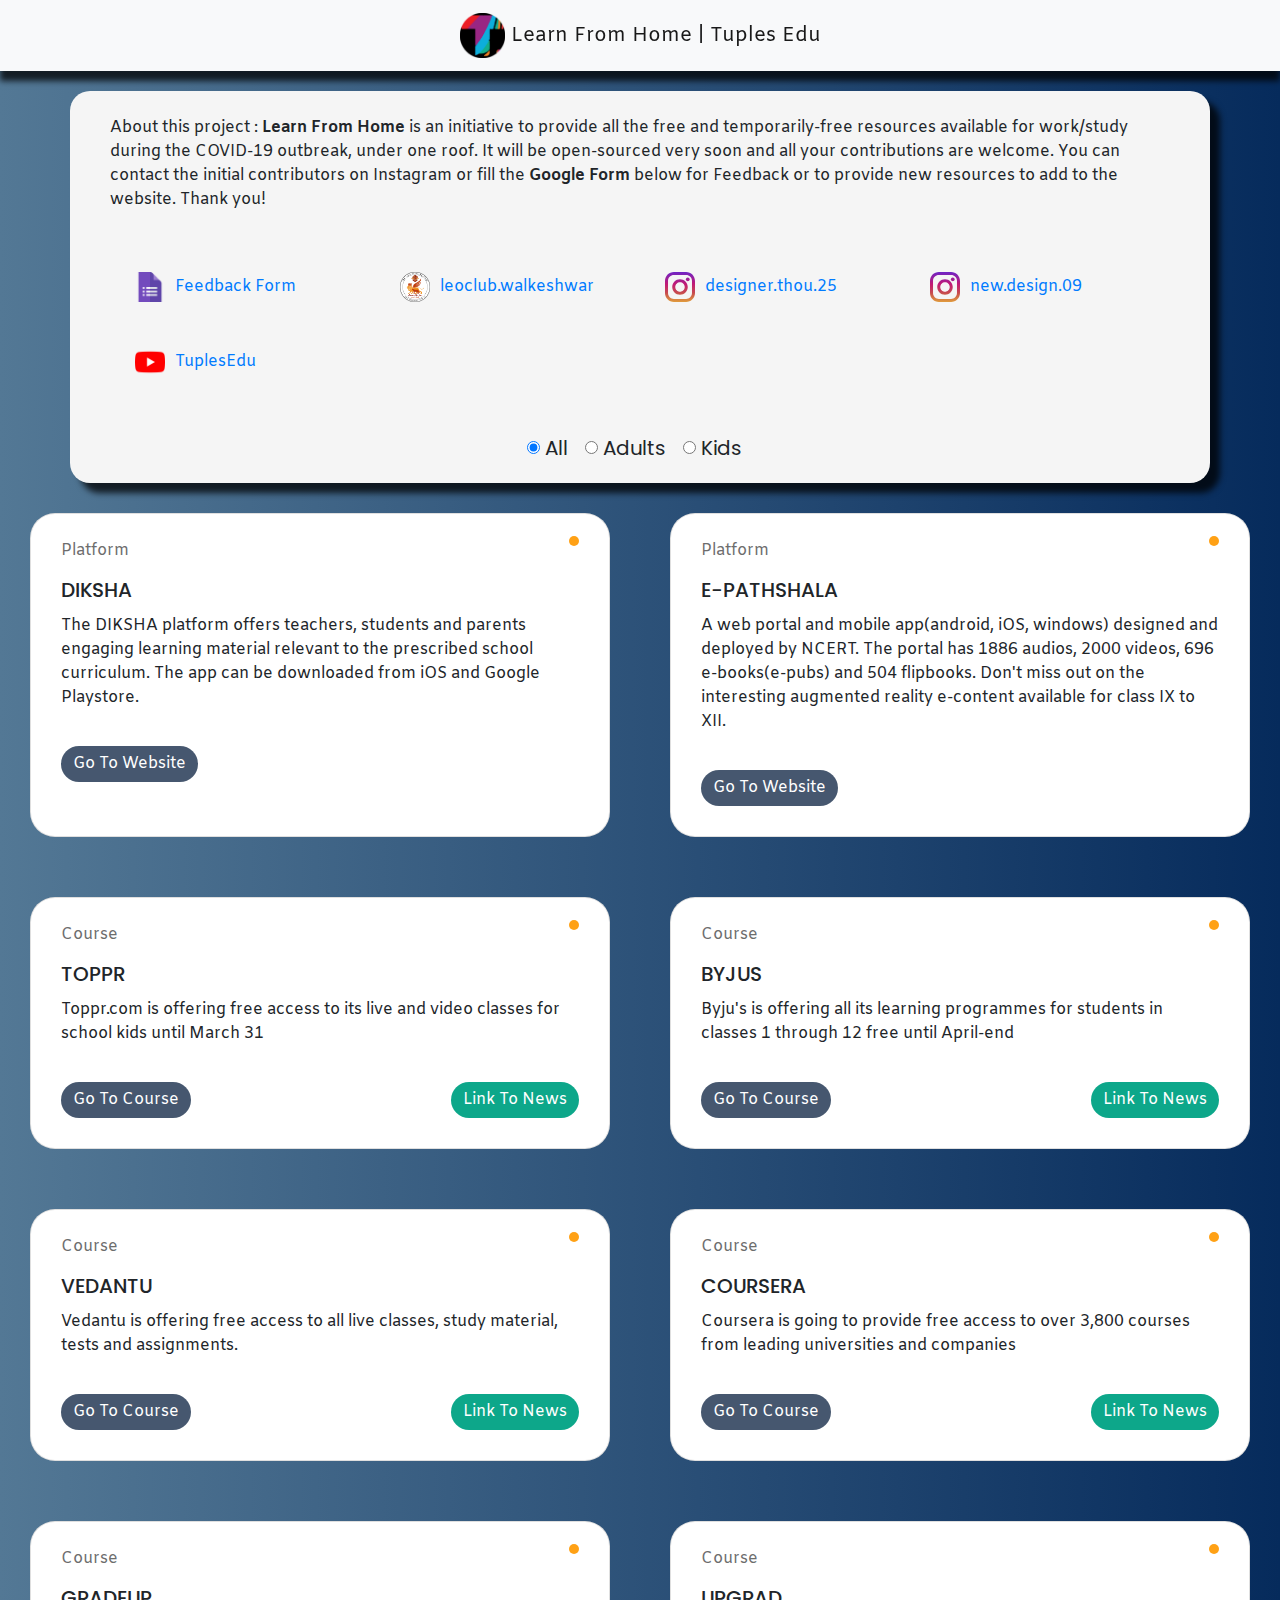
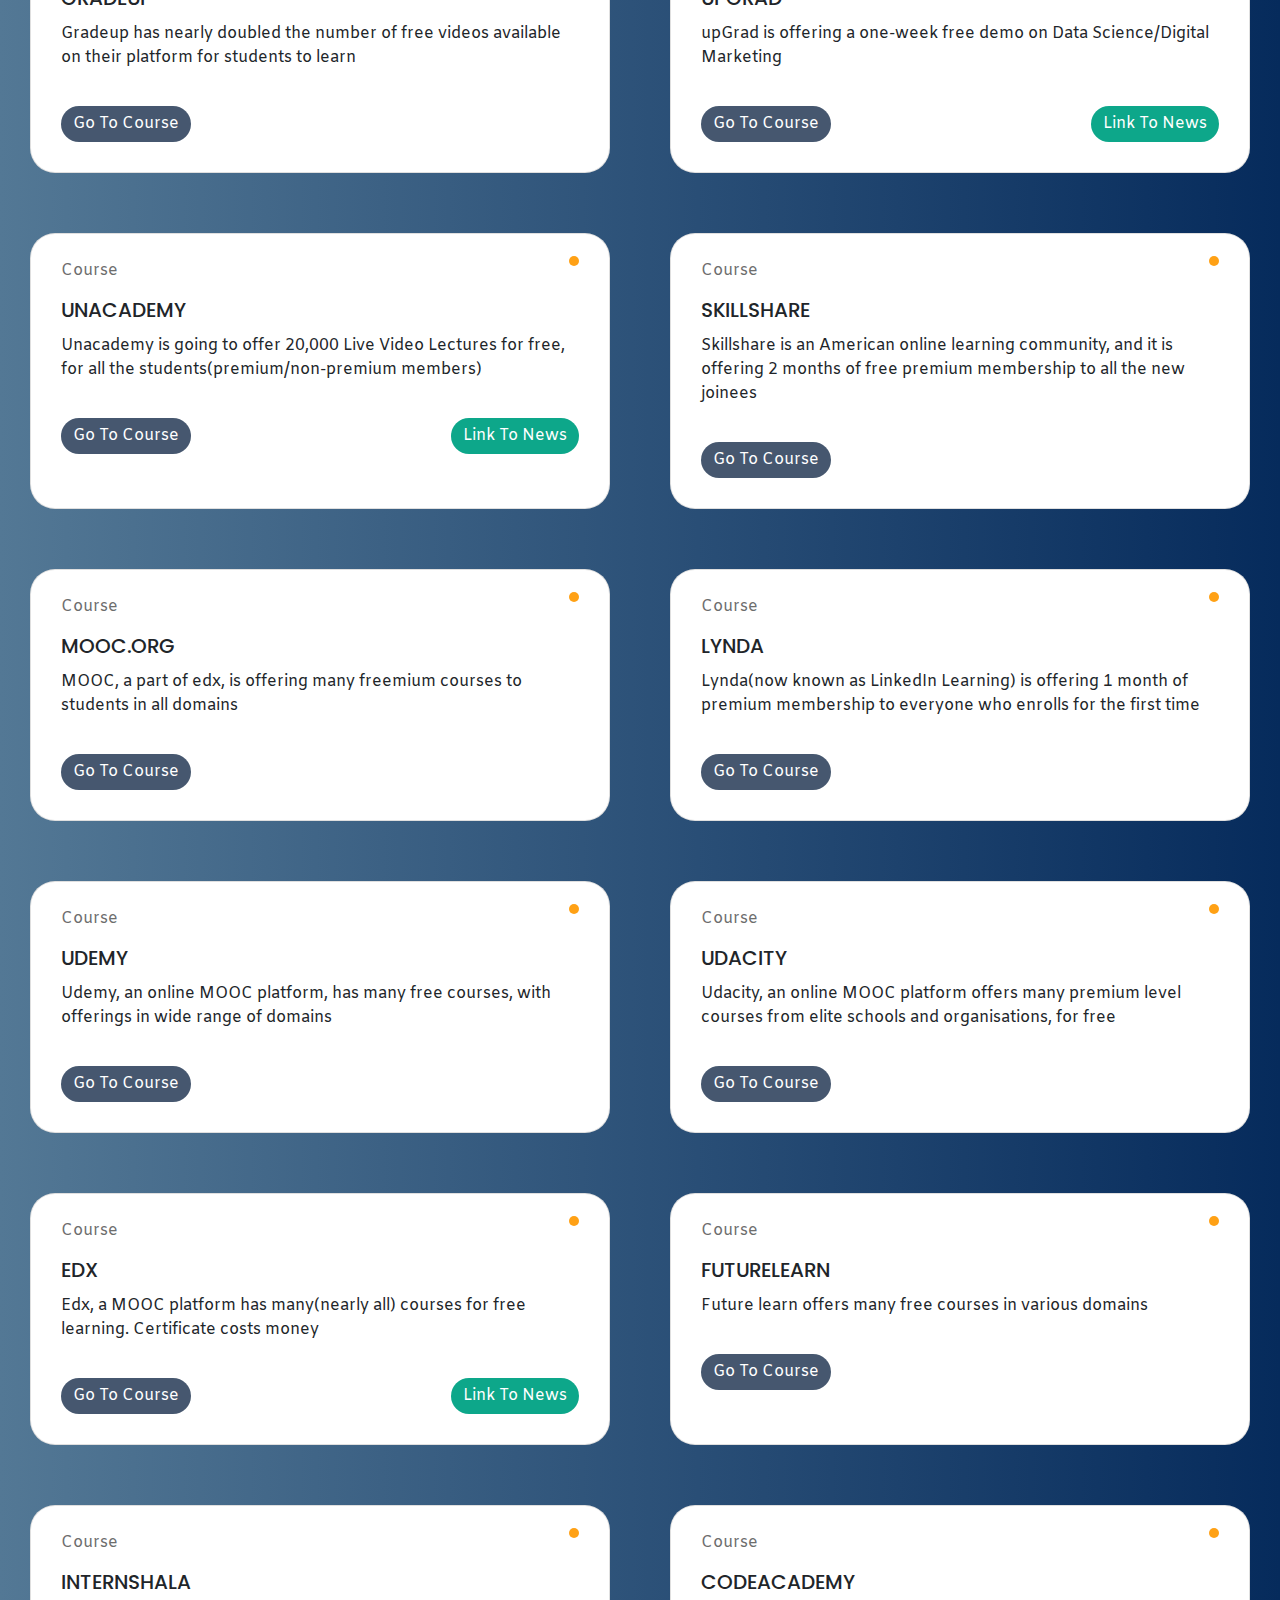
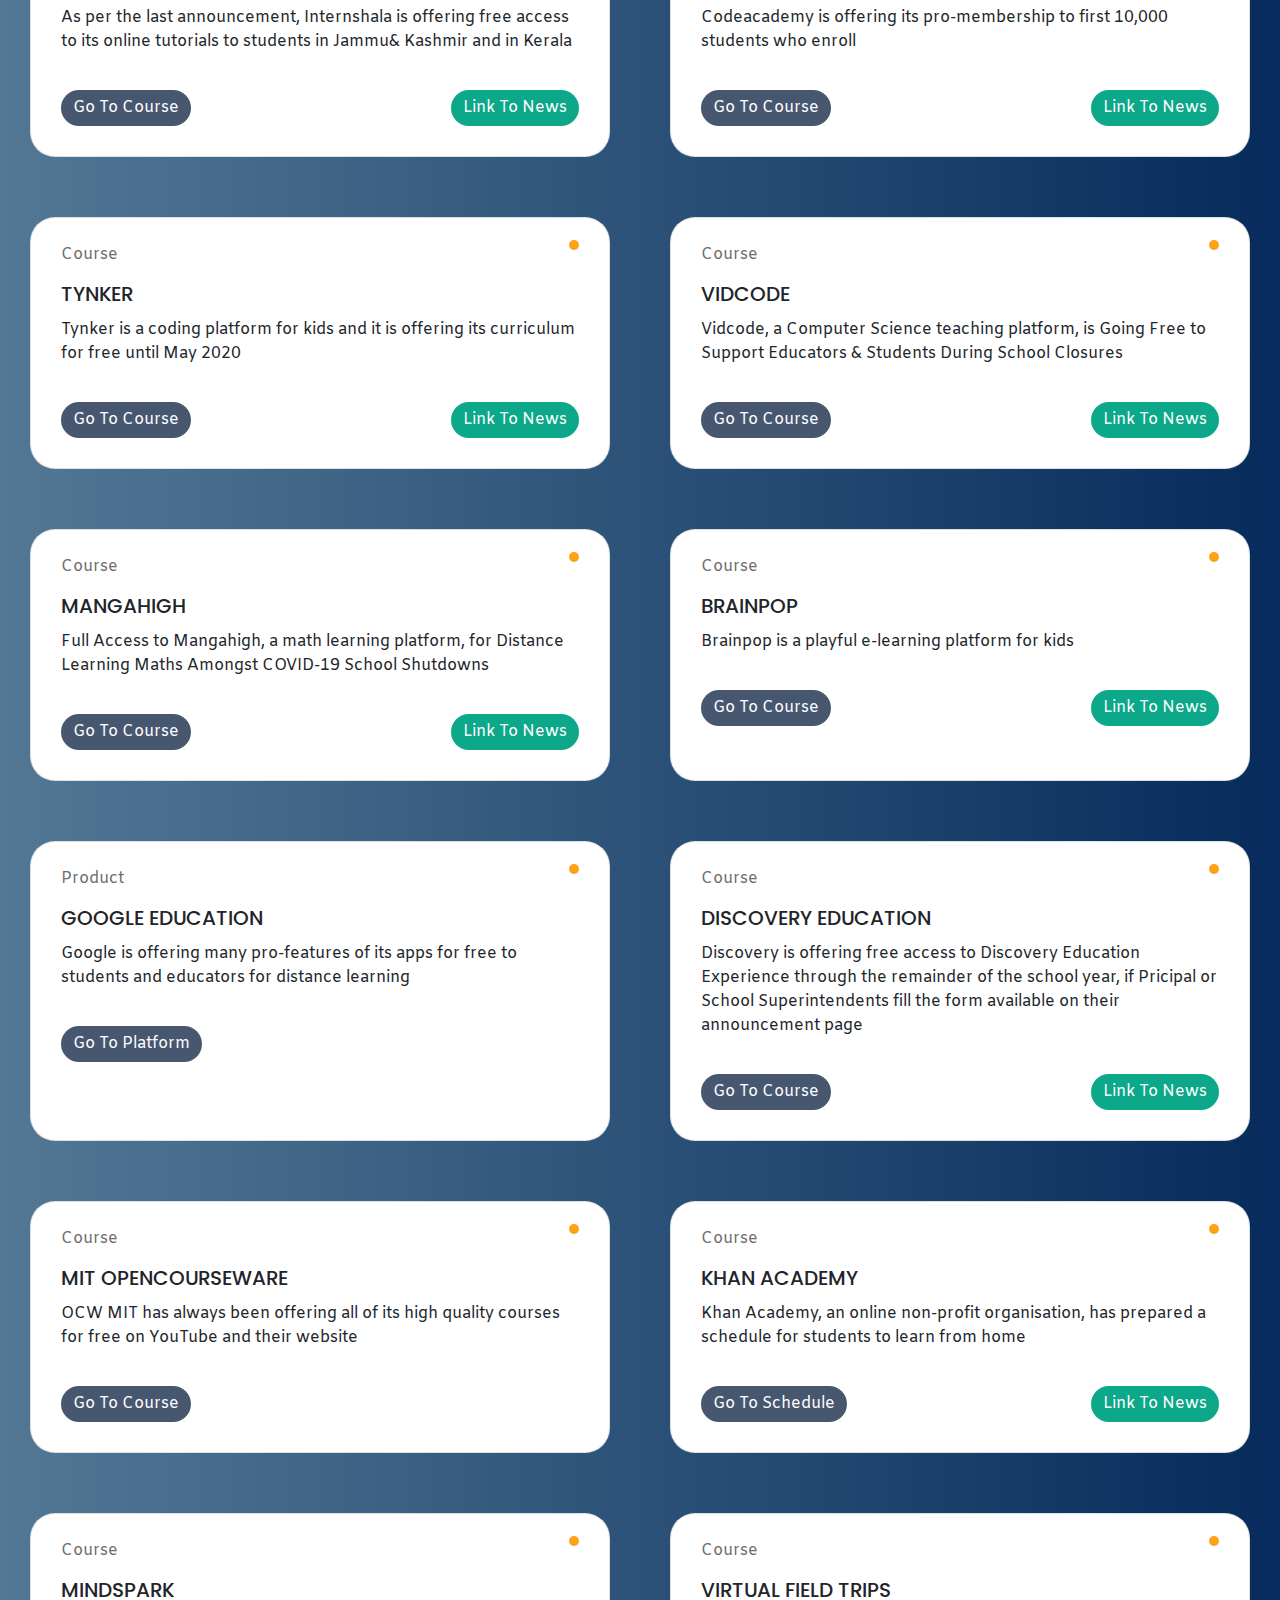
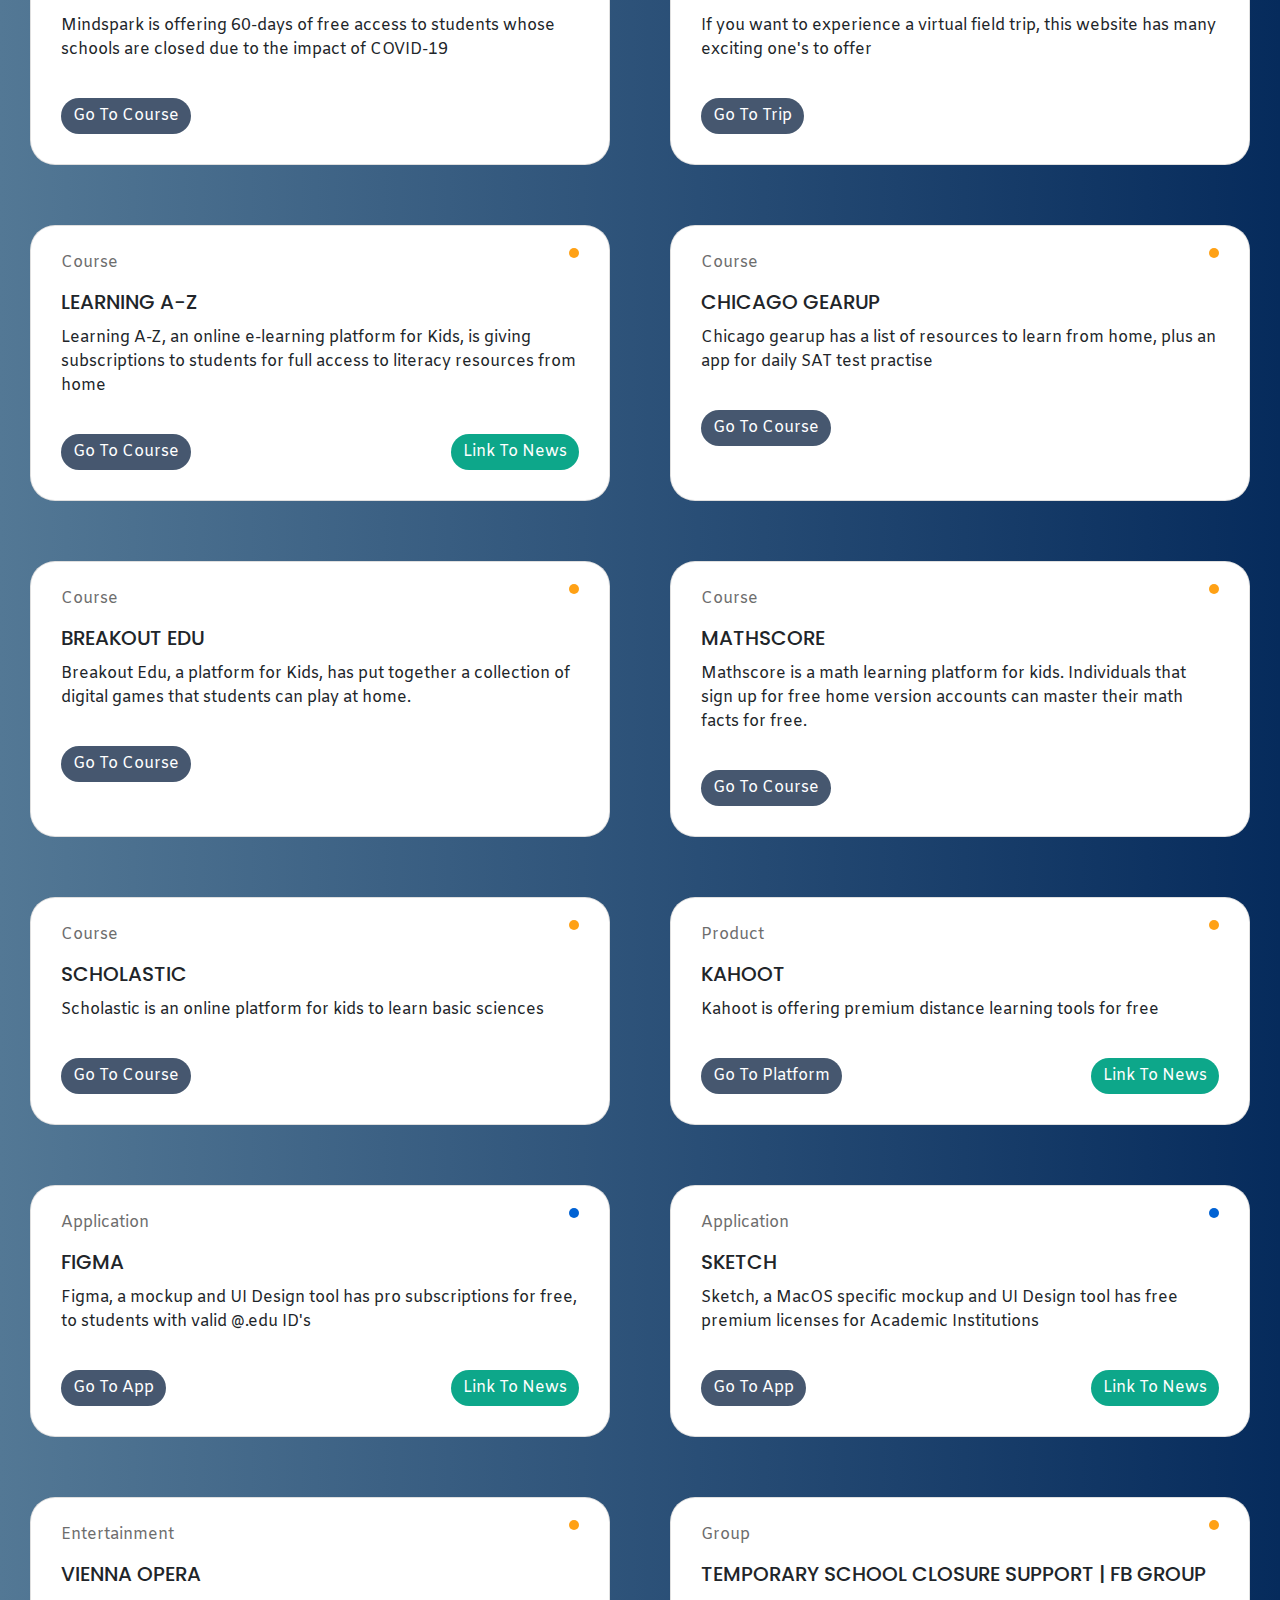
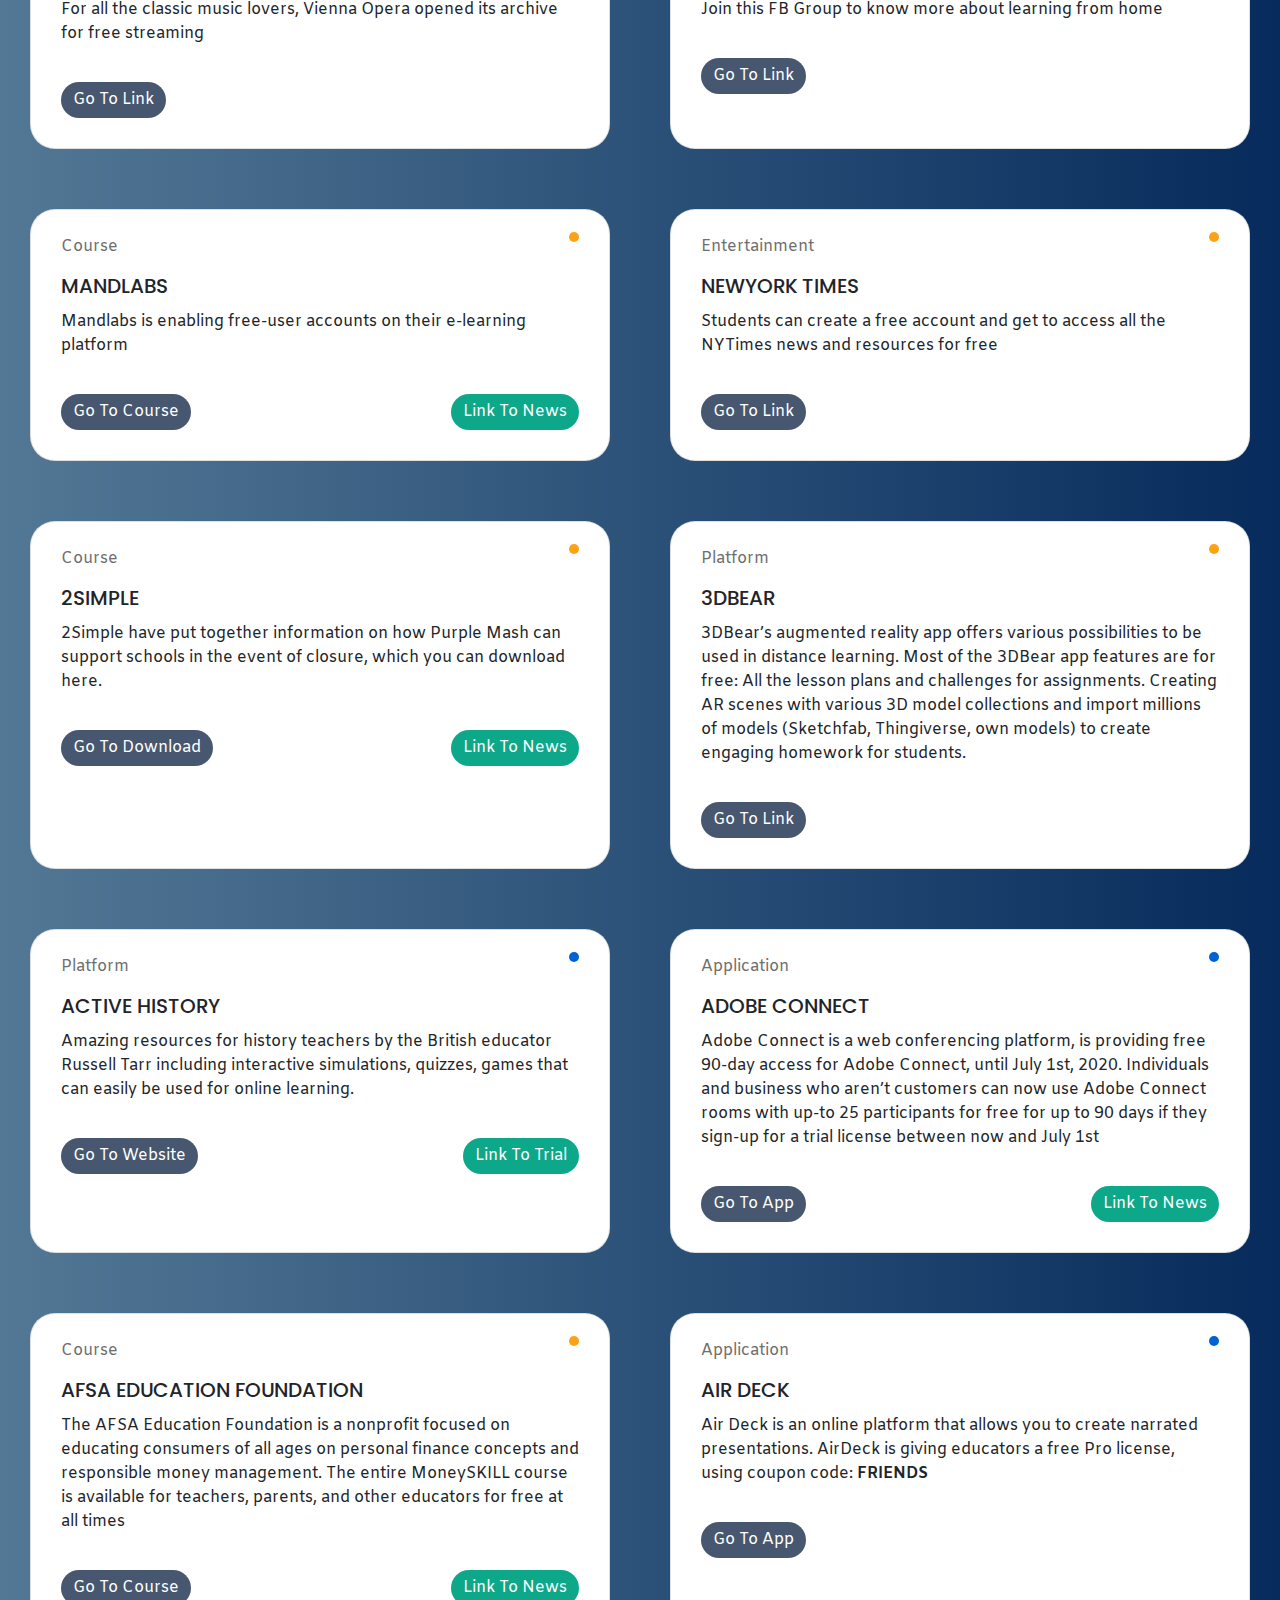
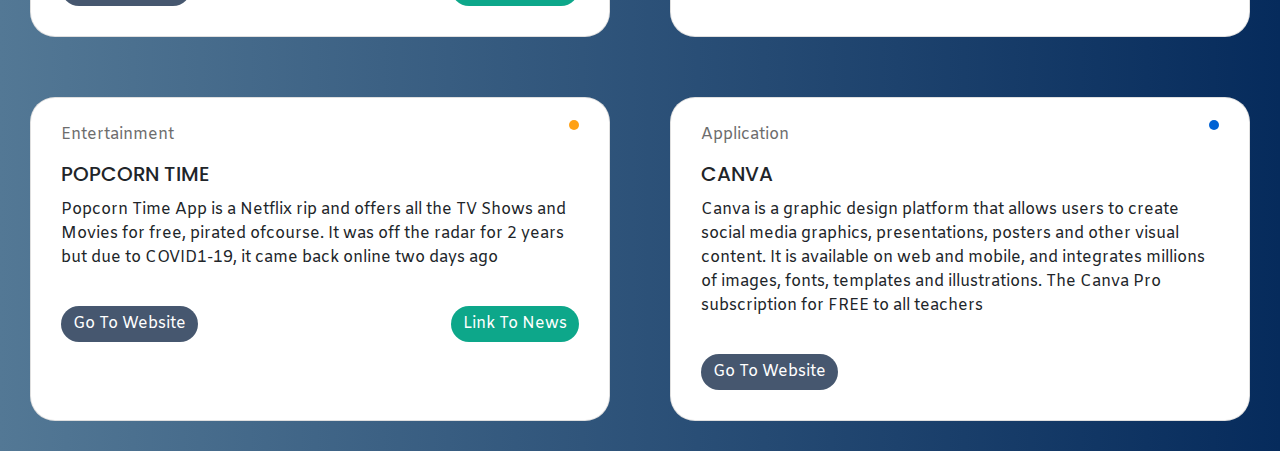
==== index.html @ afdd6299 "added cards info" ====
<!DOCTYPE html>
<html lang="en">

<head>
    <meta charset="UTF-8">
    <meta name="viewport" content="width=device-width, initial-scale=1, maximum-scale=1">
    <link rel="stylesheet" href="https://stackpath.bootstrapcdn.com/bootstrap/4.4.1/css/bootstrap.min.css">
    <title>Learn From Home | Tuples Edu</title>

    <!-- Google Tag Manager -->
    <script>
        (function (w, d, s, l, i) {
            w[l] = w[l] || [];
            w[l].push({
                'gtm.start': new Date().getTime(),
                event: 'gtm.js'
            });
            var f = d.getElementsByTagName(s)[0],
                j = d.createElement(s),
                dl = l != 'dataLayer' ? '&l=' + l : '';
            j.async = true;
            j.src =
                'https://www.googletagmanager.com/gtm.js?id=' + i + dl;
            f.parentNode.insertBefore(j, f);
        })(window, document, 'script', 'dataLayer', 'GTM-M6RCCGR');</script>
    <!-- End Google Tag Manager -->

    <link rel="stylesheet" href="./css/styles.css">
    <link href="https://fonts.googleapis.com/css?family=Amiko|Poppins:500&display=swap" rel="stylesheet">
    <link rel="shortcut icon" href="./assets/images/favicon.ico" type="image/x-icon">
    <link rel="icon" href="./assets/images/favicon.ico" type="image/x-icon">

    <!-- google analytics -->
    <!-- Global site tag (gtag.js) - Google Analytics -->

    <script async src="https://www.googletagmanager.com/gtag/js?id=UA-110534197-2"></script>
    <script>
        window.dataLayer = window.dataLayer || [];

        function gtag() {
            dataLayer.push(arguments);
        }
        gtag('js', new Date());

        gtag('config', 'UA-110534197-2');</script>

    <!-- Global site tag (gtag.js) - Google Analytics 2-->
    <!-- <script async src="https://www.googletagmanager.com/gtag/js?id=UA-160864239-1"></script>
    <script>
        window.dataLayer = window.dataLayer || [];

        function gtag() {
            dataLayer.push(arguments);
        }
        gtag('js', new Date());

        gtag('config', 'UA-160864239-1');</script> -->

    <!--
    Google Custom Search
    <script async src="https://cse.google.com/cse.js?cx=011895481205234787428:jalbzqltkkh"></script> -->

</head>

<body>
    <!-- Google Tag Manager (noscript) -->
    <noscript><iframe src="https://www.googletagmanager.com/ns.html?id=GTM-M6RCCGR" height="0" width="0"
            style="display:none;visibility:hidden"></iframe></noscript>
    <!-- End Google Tag Manager (noscript) -->

    <!-- Navbar with image -->
    <nav class="navbar navbar-expand-lg navbar-light bg-light sticky-top">
        <a class="navbar-brand mx-auto" href="https://bit.ly/learnfromhome-tuples">
            <img class="image-header" src="./assets/images/tuples-edu-circular-crop.png" alt="tuples-edu logo">
            Learn From Home | Tuples Edu</a>
    </nav>

    <!-- Description of the page -->
    <div class="container">
        <p class="description-paragraph">About this project : <strong>Learn From Home </strong> is an initiative to
            provide
            all the free and
            temporarily-free resources available for work/study during the COVID-19 outbreak, under one roof. It will be
            open-sourced very soon and all your contributions are welcome. You can contact the initial contributors on
            Instagram or fill the <strong>Google Form</strong> below for Feedback or to provide new resources to add to
            the website. Thank you!</p>

        <div class="row social-logos">
            <div class="col-sm">
                <a href="http://bit.ly/learnfromhome-feedback">
                    <img class="github-logo" src="./assets/images/google-form.png" alt="github-logo">Feedback Form</a>
            </div>

            <div class="col-sm">
                <a href="https://www.instagram.com/leoclub.walkeshwar/">
                    <img class="instagram-logo" src="./assets/images/leoclub.png"
                        alt="instagram-logo-2">leoclub.walkeshwar</a>
            </div>
            <div class="col-sm">
                <a href="https://www.instagram.com/designer.thou.25/">
                    <img class="instagram-logo" src="./assets/logos/instagram.svg"
                        alt="instagram-logo-2">designer.thou.25</a>
            </div>
            <div class="col-sm">
                <a href="https://www.instagram.com/new.design.09/">
                    <img class="instagram-logo" src="./assets/logos/instagram.svg"
                        alt="instagram-logo-1">new.design.09</a>
            </div>
        </div>

        <div class="row social-logos">
            <div class="col-sm">
                <a href="https://www.youtube.com/c/TuplesEdu">
                    <img class="youtube-logo" src="./assets/images/youtube.png" alt="youtube-logo">TuplesEdu</a>
            </div>

        </div>

        <div class="row radio-buttons">
            <div class="col-sm">
                <div class="form-check form-check-inline">
                    <input class="form-check-input" type="radio" value="All" name="inlineRadioOptions" id="inlineRadio1"
                        checked>
                    <label class="form-check-label" for="inlineRadio1">All</label>
                </div>
                <div class="form-check form-check-inline">
                    <input class="form-check-input" type="radio" value="Adults" name="inlineRadioOptions"
                        id="inlineRadio2">
                    <label class="form-check-label" for="inlineRadio2">Adults</label>
                </div>
                <div class="form-check form-check-inline">
                    <input class="form-check-input" type="radio" value="Kids" name="inlineRadioOptions"
                        id="inlineRadio3">
                    <label class="form-check-label" for="inlineRadio3">Kids</label>
                </div>
            </div>
        </div>

        <!-- Google Custom Search -->

        <!-- <div class="google-custom-search">
            <script async src="https://cse.google.com/cse.js?cx=011895481205234787428:jalbzqltkkh"></script>
            <div class="gcse-search"></div>
        </div> -->

        <!-- Google Adsense Setup -->
        <!-- <script data-ad-client="ca-pub-1633647490017437" async
            src="https://pagead2.googlesyndication.com/pagead/js/adsbygoogle.js"></script> -->

    </div>

    <!-- Cards -5 & -4 -->
    <section id="cards">
        <div class="card Kids">
            <div class="card-header">Platform <span class="dot covid"></span></div>
            <div class="card-body">
                <h5 class="card-title">Diksha</h5>
                <p class="card-text">The DIKSHA platform offers teachers, students and parents engaging learning material relevant to the prescribed school curriculum. The app can be downloaded from iOS and Google Playstore.</p>
                <a href="https://diksha.gov.in/" class="btn btn-primary">Go To Website</a>
            </div>
        </div>
        <div class="card Kids">
            <div class="card-header">Platform <span class="dot covid"></span></div>
            <div class="card-body">
                <h5 class="card-title">E-pathshala</h5>
                <p class="card-text">A web portal and mobile app(android, iOS, windows) designed and deployed by NCERT. The portal has 1886 audios, 2000 videos, 696 e-books(e-pubs) and 504 flipbooks. Don't miss out on the interesting augmented reality e-content available for class IX to XII.</p>
                <a href="http://epathshala.nic.in/" class="btn btn-primary">Go To Website</a>
            </div>
        </div>

    </section>

    <!-- Cards 1 & 2 -->
    <section id="cards">
        <div class="card Kids">
            <div class="card-header">Course <span class="dot covid"></span></div>
            <div class="card-body">
                <h5 class="card-title">TOPPR</h5>
                <p class="card-text">Toppr.com is offering free access to its live and video classes for school kids
                    until March 31</p>
                <a href="https://www.toppr.com/" class="btn btn-primary">Go To Course</a>
                <a href="https://twitter.com/Zishaan/status/1239073742329765888" class="btn btn-primary btn-covid">Link
                    To News</a>
            </div>
        </div>
        <div class="card Kids">
            <div class="card-header">Course <span class="dot covid"></span></div>
            <div class="card-body">
                <h5 class="card-title">BYJUS</h5>
                <p class="card-text">Byju's is offering all its learning programmes for students in classes 1 through 12
                    free until April-end</p>
                <a href="https://byjus.com/" class="btn btn-primary">Go To Course</a>
                <a href="https://www.linkedin.com/posts/divya-gokulnath-6b5a7a108_covid19-coronavirus-byjus-activity-6643477520740118528-SGWP"
                    class="btn btn-primary btn-covid">Link To News</a>
            </div>
        </div>

    </section>
    <!-- Cards 3 & 4 -->
    <section id="cards">
        <div class="card Kids">
            <div class="card-header">Course <span class="dot covid"></span></div>
            <div class="card-body">
                <h5 class="card-title">VEDANTU</h5>
                <p class="card-text">Vedantu is offering free access to all live classes, study material, tests and
                    assignments.</p>
                <a href="https://www.vedantu.com/" class="btn btn-primary">Go To Course</a>
                <a href="https://www.vedantu.com/Coronavirus-StudySafe-Online/" class="btn btn-primary btn-covid">Link
                    To News</a>
            </div>
        </div>
        <div class="card Adults">
            <div class="card-header">Course <span class="dot covid"></span></div>
            <div class="card-body">
                <h5 class="card-title">COURSERA</h5>
                <p class="card-text">Coursera is going to provide free access to over 3,800 courses from leading
                    universities and companies</p>
                <a href="https://www.coursera.org/" class="btn btn-primary">Go To Course</a>
                <a href="https://www.coursera.org/coronavirus" class="btn btn-primary btn-covid">Link To News</a>
            </div>
        </div>

    </section>

    <!-- Cards 5 & 6 -->
    <section id="cards">
        <div class="card Kids">
            <div class="card-header">Course <span class="dot covid"></span></div>
            <div class="card-body">
                <h5 class="card-title">GRADEUP</h5>
                <p class="card-text">Gradeup has nearly doubled the number of free videos available on their platform
                    for students to learn</p>
                <a href="https://gradeup.co/" class="btn btn-primary">Go To Course</a>
            </div>
        </div>
        <div class="card Adults">
            <div class="card-header">Course <span class="dot covid"></span></div>
            <div class="card-body">
                <h5 class="card-title">UPGRAD</h5>
                <p class="card-text">upGrad is offering a one-week free demo on Data Science/Digital Marketing</p>
                <a href="https://www.upgrad.com/enterprise/" class="btn btn-primary">Go To Course</a>
                <a href="https://twitter.com/UpGrad_Biz/status/1239469717842210823"
                    class="btn btn-primary btn-covid">Link To News</a>
            </div>
        </div>

    </section>
    <!-- Cards 7 & 8 -->
    <section id="cards">
        <div class="card Adults">
            <div class="card-header">Course <span class="dot covid"></span></div>
            <div class="card-body">
                <h5 class="card-title">UNACADEMY</h5>
                <p class="card-text">Unacademy is going to offer 20,000 Live Video Lectures for free, for all the
                    students(premium/non-premium members)</p>
                <a href="https://unacademy.com/" class="btn btn-primary">Go To Course</a>
                <a href="https://blog.unacademy.com/20-000-free-live-classes-stepping-up-in-the-face-of-the-covid-19-threat-7c05dc880403"
                    class="btn btn-primary btn-covid">Link To News</a>
            </div>
        </div>
        <div class="card Adults">
            <div class="card-header">Course <span class="dot covid"></span></div>
            <div class="card-body">
                <h5 class="card-title">SKILLSHARE</h5>
                <p class="card-text">Skillshare is an American online learning community, and it is offering 2 months of
                    free premium membership to all the new joinees</p>
                <a href="https://www.skillshare.com/" class="btn btn-primary">Go To Course</a>
            </div>
        </div>

    </section>
    <!-- Cards 9 & 10 -->
    <section id="cards">
        <div class="card Adults">
            <div class="card-header">Course <span class="dot covid"></span></div>
            <div class="card-body">
                <h5 class="card-title">MOOC.ORG</h5>
                <p class="card-text">MOOC, a part of edx, is offering many freemium courses to students in all domains
                </p>
                <a href="https://www.mooc.org/" class="btn btn-primary">Go To Course</a>
            </div>
        </div>
        <div class="card Adults">
            <div class="card-header">Course <span class="dot covid"></span></div>
            <div class="card-body">
                <h5 class="card-title">LYNDA</h5>
                <p class="card-text">Lynda(now known as LinkedIn Learning) is offering 1 month of premium membership to
                    everyone who enrolls for the first time</p>
                <a href="https://www.lynda.com/" class="btn btn-primary">Go To Course</a>
            </div>
        </div>

    </section>

    <!-- Cards 11 & 12 -->
    <section id="cards">
        <div class="card Adults">
            <div class="card-header">Course <span class="dot covid"></span></div>
            <div class="card-body">
                <h5 class="card-title">UDEMY</h5>
                <p class="card-text">Udemy, an online MOOC platform, has many free courses, with offerings in wide range
                    of domains</p>
                <a href="https://www.udemy.com/" class="btn btn-primary">Go To Course</a>
            </div>
        </div>
        <div class="card Adults">
            <div class="card-header">Course <span class="dot covid"></span></div>
            <div class="card-body">
                <h5 class="card-title">UDACITY</h5>
                <p class="card-text">Udacity, an online MOOC platform offers many premium level courses from elite
                    schools and organisations, for free</p>
                <a href="https://www.udacity.com/courses/all" class="btn btn-primary">Go To Course</a>
            </div>
        </div>

    </section>
    <!-- Cards 13 & 14 -->
    <section id="cards">
        <div class="card Adults">
            <div class="card-header">Course <span class="dot covid"></span></div>
            <div class="card-body">
                <h5 class="card-title">EDX</h5>
                <p class="card-text">Edx, a MOOC platform has many(nearly all) courses for free learning. Certificate
                    costs money</p>
                <a href="https://www.edx.org/course" class="btn btn-primary">Go To Course</a>
                <a href="https://blog.edx.org/edx-global-university-partner-community-joins-forces-help-students-impacted-coronavirus/"
                    class="btn btn-primary btn-covid">Link
                    To News</a>
            </div>
        </div>
        <div class="card Adults">
            <div class="card-header">Course <span class="dot covid"></span></div>
            <div class="card-body">
                <h5 class="card-title">FUTURELEARN</h5>
                <p class="card-text">Future learn offers many free courses in various domains</p>
                <a href="https://www.futurelearn.com/" class="btn btn-primary">Go To Course</a>
            </div>
        </div>

    </section>
    <!-- Cards 15 & 16 -->
    <section id="cards">
        <div class="card Adults">
            <div class="card-header">Course <span class="dot covid"></span></div>
            <div class="card-body">
                <h5 class="card-title">INTERNSHALA</h5>
                <p class="card-text">As per the last announcement, Internshala is offering free access to its online
                    tutorials to students in Jammu& Kashmir and in Kerala</p>
                <a href="https://internshala.com/" class="btn btn-primary">Go To Course</a>
                <a href="https://economictimes.indiatimes.com/small-biz/startups/newsbuzz/internshala-announces-free-access-to-its-online-training-programmes-for-students/articleshow/74591965.cms"
                    class="btn btn-primary btn-covid">Link
                    To News</a>
            </div>
        </div>
        <div class="card Adults">
            <div class="card-header">Course <span class="dot covid"></span></div>
            <div class="card-body">
                <h5 class="card-title">CODEACADEMY</h5>
                <p class="card-text">Codeacademy is offering its pro-membership to first 10,000 students who enroll</p>
                <a href="https://www.codecademy.com/catalog/subject/all?from_pro_offerings_page=true#skill-paths"
                    class="btn btn-primary">Go To Course</a>
                <a href="https://pro.codecademy.com/learn-from-home/" class="btn btn-primary btn-covid">Link
                    To News</a>
            </div>
        </div>

    </section>
    <!-- Cards 17 & 18 -->
    <section id="cards">
        <div class="card Kids">
            <div class="card-header">Course <span class="dot covid"></span></div>
            <div class="card-body">
                <h5 class="card-title">TYNKER</h5>
                <p class="card-text">Tynker is a coding platform for kids and it is offering its curriculum for free
                    until May 2020</p>
                <a href="https://www.tynker.com/school/training/" class="btn btn-primary">Go To Course</a>
                <a href="https://mailchi.mp/tynker/in-support-of-schools-facing-health-related-closure"
                    class="btn btn-primary btn-covid">Link
                    To News</a>
            </div>
        </div>
        <div class="card Adults">
            <div class="card-header">Course <span class="dot covid"></span></div>
            <div class="card-body">
                <h5 class="card-title">VIDCODE</h5>
                <p class="card-text">Vidcode, a Computer Science teaching platform, is Going Free to Support Educators &
                    Students During School Closures</p>
                <a href="https://about.vidcode.com/educator-training" class="btn btn-primary">Go To Course</a>
                <a href="https://about.vidcode.com/lovemyvidcode/2020/3/9/in-support-of-schools-facing-health-related-closure"
                    class="btn btn-primary btn-covid">Link
                    To News</a>
            </div>
        </div>

    </section>

    <!-- Cards 19 & 20 -->
    <section id="cards">
        <div class="card Kids">
            <div class="card-header">Course <span class="dot covid"></span></div>
            <div class="card-body">
                <h5 class="card-title">MANGAHIGH</h5>
                <p class="card-text">Full Access to Mangahigh, a math learning platform, for Distance Learning Maths
                    Amongst COVID-19 School Shutdowns</p>
                <a href="https://www.mangahigh.com/en-us/for-home" class="btn btn-primary">Go To Course</a>
                <a href="https://www.mangahigh.com/en-us/blog/2020-03-06-free-access-schools-online-maths-coronavirus"
                    class="btn btn-primary btn-covid">Link
                    To News</a>
            </div>
        </div>
        <div class="card Kids">
            <div class="card-header">Course <span class="dot covid"></span></div>
            <div class="card-body">
                <h5 class="card-title">BRAINPOP</h5>
                <p class="card-text">Brainpop is a playful e-learning platform for kids</p>
                <a href="https://educators.brainpop.com/" class="btn btn-primary">Go To Course</a>
                <a href="https://educators.brainpop.com/2020/02/19/free-brainpop-access-for-schools-affected-by-the-corona-virus/"
                    class="btn btn-primary btn-covid">Link
                    To News</a>
            </div>
        </div>

    </section>
    <!-- Cards 21 & 22 -->
    <section id="cards">
        <div class="card Adults">
            <div class="card-header">Product <span class="dot covid"></span></div>
            <div class="card-body">
                <h5 class="card-title">GOOGLE EDUCATION</h5>
                <p class="card-text">Google is offering many pro-features of its apps for free to students and educators
                    for distance learning</p>
                <a href="https://edu.google.com/intl/en_in/latest-news/covid-19-support-resources/?modal_active=none"
                    class="btn btn-primary">Go To Platform</a>
            </div>
        </div>
        <div class="card Kids Adults">
            <div class="card-header">Course <span class="dot covid"></span></div>
            <div class="card-body">
                <h5 class="card-title">DISCOVERY EDUCATION</h5>
                <p class="card-text">Discovery is offering free access to Discovery Education Experience through the
                    remainder of the school year, if Pricipal or School Superintendents fill the form available on their
                    announcement page</p>
                <a href="https://www.discoveryeducation.com/corona-virus/" class="btn btn-primary">Go To Course</a>
                <a href="https://www.discoveryeducation.com/coronavirus-response/"
                    class="btn btn-primary btn-covid">Link
                    To News</a>
            </div>
        </div>

    </section>

    <!-- Cards 23 & 24 -->
    <section id="cards">
        <div class="card Adults">
            <div class="card-header">Course <span class="dot covid"></span></div>
            <div class="card-body">
                <h5 class="card-title">MIT OPENCOURSEWARE</h5>
                <p class="card-text">OCW MIT has always been offering all of its high quality courses for free on
                    YouTube and their website</p>
                <a href="https://ocw.mit.edu/courses/find-by-topic/" class="btn btn-primary">Go To Course</a>
            </div>
        </div>
        <div class="card Kids">
            <div class="card-header">Course <span class="dot covid"></span></div>
            <div class="card-body">
                <h5 class="card-title">KHAN ACADEMY</h5>
                <p class="card-text">Khan Academy, an online non-profit organisation, has prepared a schedule for
                    students to learn from home</p>
                <a href="https://docs.google.com/document/d/e/2PACX-1vSZhOdEPAWjUQpqDkVAlJrFwxxZ9Sa6zGOq0CNRms6Z7DZNq-tQWS3OhuVCUbh_-P-WmksHAzbsrk9d/pub"
                    class="btn btn-primary">Go To Schedule</a>
                <a href="https://khanacademy.zendesk.com/hc/en-us/articles/360040167432-How-can-Khan-Academy-be-used-for-remote-learning-during-school-closures-"
                    class="btn btn-primary btn-covid">Link To News</a>
            </div>
        </div>

    </section>

    <!-- Cards 25 & 26 -->
    <section id="cards">
        <div class="card Kids">
            <div class="card-header">Course <span class="dot covid"></span></div>
            <div class="card-body">
                <h5 class="card-title">MINDSPARK</h5>
                <p class="card-text">Mindspark is offering 60-days of free access to students whose schools are closed
                    due to the impact of COVID-19
                </p>
                <a href="https://www.ei-india.com/mindspark-math/" class="btn btn-primary">Go To Course</a>
            </div>
        </div>
        <div class="card Kids">
            <div class="card-header">Course <span class="dot covid"></span></div>
            <div class="card-body">
                <h5 class="card-title">VIRTUAL FIELD TRIPS</h5>
                <p class="card-text">If you want to experience a virtual field trip, this website has many exciting
                    one's to offer</p>
                <a href="https://docs.google.com/document/d/1SvIdgTx9djKO6SjyvPDsoGlkgE3iExmi3qh2KRRku_w/mobilebasic"
                    class="btn btn-primary">Go To Trip</a>
            </div>
        </div>

    </section>

    <!-- Cards 27 & 28 -->
    <section id="cards">
        <div class="card Kids">
            <div class="card-header">Course <span class="dot covid"></span></div>
            <div class="card-body">
                <h5 class="card-title">LEARNING A-Z</h5>
                <p class="card-text">Learning A-Z, an online e-learning platform for Kids, is giving subscriptions to
                    students for full access to literacy resources from home</p>
                <a href="https://www.learninga-z.com/" class="btn btn-primary">Go To Course</a>
                <a href="https://www.learninga-z.com/site/lp2/covid19" class="btn btn-primary btn-covid">Link To
                    News</a>
            </div>
        </div>
        <div class="card Adults">
            <div class="card-header">Course <span class="dot covid"></span></div>
            <div class="card-body">
                <h5 class="card-title">CHICAGO GEARUP</h5>
                <p class="card-text">Chicago gearup has a list of resources to learn from home, plus an app for daily
                    SAT test practise</p>
                <a href="https://www.chicagogearup.org/learnfromhome.html" class="btn btn-primary">Go To Course</a>
            </div>
        </div>

    </section>

    <!-- Cards 29 & 30 -->
    <section id="cards">
        <div class="card Kids">
            <div class="card-header">Course <span class="dot covid"></span></div>
            <div class="card-body">
                <h5 class="card-title">BREAKOUT EDU</h5>
                <p class="card-text">Breakout Edu, a platform for Kids, has put together a collection of digital games
                    that students can play at home. </p>
                <a href="https://www.breakoutedu.com/funathome" class="btn btn-primary">Go To Course</a>
            </div>
        </div>
        <div class="card Kids">
            <div class="card-header">Course <span class="dot covid"></span></div>
            <div class="card-body">
                <h5 class="card-title">MATHSCORE</h5>
                <p class="card-text">Mathscore is a math learning platform for kids. Individuals that sign up for free
                    home version accounts can master their math facts for free.</p>
                <a href="http://www.mathscore.com/" class="btn btn-primary">Go To Course</a>
            </div>
        </div>

    </section>

    <!-- Cards 31 & 32 -->
    <section id="cards">
        <div class="card Kids">
            <div class="card-header">Course <span class="dot covid"></span></div>
            <div class="card-body">
                <h5 class="card-title">SCHOLASTIC</h5>
                <p class="card-text">Scholastic is an online platform for kids to learn basic sciences</p>
                <a href="https://classroommagazines.scholastic.com/support/learnathome.html" class="btn btn-primary">Go
                    To Course</a>
            </div>
        </div>
        <div class="card Kids">
            <div class="card-header">Product <span class="dot covid"></span></div>
            <div class="card-body">
                <h5 class="card-title">KAHOOT</h5>
                <p class="card-text">Kahoot is offering premium distance learning tools for free</p>
                <a href="https://kahoot.com/access-kahoot-premium-for-free/" class="btn btn-primary">Go To Platform</a>
                <a href="https://kahoot.com/blog/2020/02/27/kahoot-free-access-schools-higher-education-coronavirus/"
                    class="btn btn-primary btn-covid">Link To News</a>
            </div>
        </div>

    </section>

    <!-- Cards 33 & 34 -->
    <section id="cards">
        <div class="card Adults">
            <div class="card-header">Application <span class="dot notcovid"></span></div>
            <div class="card-body">
                <h5 class="card-title">FIGMA</h5>
                <p class="card-text">Figma, a mockup and UI Design tool has pro subscriptions for free, to students with
                    valid @.edu ID's</p>
                <a href="https://www.figma.com" class="btn btn-primary">Go To App</a>
                <a href="https://www.figma.com/education/" class="btn btn-primary btn-covid">Link To News</a>
            </div>
        </div>
        <div class="card Adults">
            <div class="card-header">Application <span class="dot notcovid"></span></div>
            <div class="card-body">
                <h5 class="card-title">SKETCH</h5>
                <p class="card-text">Sketch, a MacOS specific mockup and UI Design tool has free premium licenses for
                    Academic Institutions</p>
                <a href="https://www.sketch.com/" class="btn btn-primary">Go To App</a>
                <a href="https://www.sketch.com/store/edu/" class="btn btn-primary btn-covid">Link To News</a>
            </div>
        </div>

    </section>

    <!-- Cards 35 & 36 -->
    <section id="cards">
        <div class="card Adults">
            <div class="card-header">Entertainment <span class="dot covid"></span></div>
            <div class="card-body">
                <h5 class="card-title">VIENNA OPERA</h5>
                <p class="card-text">For all the classic music lovers, Vienna Opera opened its archive for free
                    streaming</p>
                <a href="https://www.staatsoperlive.com/" class="btn btn-primary">Go To Link</a>
            </div>
        </div>
        <div class="card Kids">
            <div class="card-header">Group <span class="dot covid"></span></div>
            <div class="card-body">
                <h5 class="card-title">TEMPORARY SCHOOL CLOSURE SUPPORT | FB GROUP</h5>
                <p class="card-text">Join this FB Group to know more about learning from home</p>
                <a href="https://www.facebook.com/groups/Temporaryschoolclosuresupport/" class="btn btn-primary">Go
                    To Link</a>
            </div>
        </div>

    </section>

    <!-- Cards 37 & 38 -->
    <section id="cards">
        <div class="card Kids">
            <div class="card-header">Course <span class="dot covid"></span></div>
            <div class="card-body">
                <h5 class="card-title">MANDLABS</h5>
                <p class="card-text">Mandlabs is enabling free-user accounts on their e-learning platform</p>
                <a href="https://lms.mandlabs.com/" class="btn btn-primary">Go To Course</a>
                <a href="https://twitter.com/mandlabs16/status/1239530556854915074"
                    class="btn btn-primary btn-covid">Link To News</a>
            </div>
        </div>
        <div class="card Kids Adults">
            <div class="card-header">Entertainment <span class="dot covid"></span></div>
            <div class="card-body">
                <h5 class="card-title">NEWYORK TIMES</h5>
                <p class="card-text">Students can create a free account and get to access all the NYTimes news and
                    resources for free</p>
                <a href="https://www.nytimes.com/2020/03/15/learning/students-can-respond-to-daily-writing-prompts-inspired-by-the-new-york-times-at-home-for-free.html"
                    class="btn btn-primary">Go
                    To Link</a>
            </div>
        </div>

    </section>

    <!-- Cards 39 & 40 -->
    <section id="cards">
        <div class="card Kids">
            <div class="card-header">Course <span class="dot covid"></span></div>
            <div class="card-body">
                <h5 class="card-title">2SIMPLE</h5>
                <p class="card-text">2Simple have put together information on how Purple Mash can support schools in the
                    event of closure, which you can download here.</p>
                <a href="https://2simple.com/documents/771/School_Closure_Pack.pdf" class="btn btn-primary">Go To
                    Download</a>
                <a href="https://2simple.com/blog/using-purple-mash-when-school-closed/"
                    class="btn btn-primary btn-covid">Link To News</a>
            </div>
        </div>
        <div class="card Adults">
            <div class="card-header">Platform <span class="dot covid"></span></div>
            <div class="card-body">
                <h5 class="card-title">3DBEAR</h5>
                <p class="card-text">3DBear’s augmented reality app offers various possibilities to be used in distance
                    learning. Most of the 3DBear app features are for free: All the lesson plans and challenges for
                    assignments. Creating AR scenes with various 3D model collections and import millions of models
                    (Sketchfab, Thingiverse, own models) to create engaging homework for students.</p>
                <a href="https://www.3dbear.io/3dbear-free-access-education-coronavirus" class="btn btn-primary">Go
                    To Link</a>
            </div>
        </div>

    </section>

    <!-- Cards 41 & 42 -->
    <section id="cards">
        <div class="card Kids">
            <div class="card-header">Platform <span class="dot notcovid"></span></div>
            <div class="card-body">
                <h5 class="card-title">ACTIVE HISTORY</h5>
                <p class="card-text">Amazing resources for history teachers by the British educator Russell Tarr
                    including interactive simulations, quizzes, games that can easily be used for online learning.</p>
                <a href="https://www.activehistory.co.uk/" class="btn btn-primary">Go To Website</a>
                <a href="https://www.activehistory.co.uk/_free_trial/1_index.php" class="btn btn-primary btn-covid">Link
                    To Trial</a>
            </div>
        </div>
        <div class="card Adults">
            <div class="card-header">Application <span class="dot notcovid"></span></div>
            <div class="card-body">
                <h5 class="card-title">ADOBE CONNECT</h5>
                <p class="card-text">Adobe Connect is a web conferencing platform, is providing free 90-day access for
                    Adobe Connect, until July 1st, 2020. Individuals and business who aren’t customers can now use Adobe
                    Connect rooms with up-to 25 participants for free for up to 90 days if they sign-up for a trial
                    license between now and July 1st</p>
                <a href="https://www.adobe.com/products/adobeconnect.html" class="btn btn-primary">Go To App</a>
                <a href="https://blogs.adobe.com/adobeconnect/2020/03/adobe-connect-extending-support-in-the-wake-of-covid-19.html"
                    class="btn btn-primary btn-covid">Link To News</a>
            </div>
        </div>

    </section>

    <!-- Cards 43 & 44 -->
    <section id="cards">
        <div class="card Adults">
            <div class="card-header">Course <span class="dot covid"></span></div>
            <div class="card-body">
                <h5 class="card-title">AFSA Education Foundation</h5>
                <p class="card-text">The AFSA Education Foundation is a nonprofit focused on educating consumers of all
                    ages on personal finance concepts and responsible money management. The entire MoneySKILL course is
                    available for teachers, parents, and other educators for free at all times</p>
                <a href="https://afsaef.org/" class="btn btn-primary">Go To Course</a>
                <a href="https://twitter.com/AFSAEducationFN/status/1238866238257934337"
                    class="btn btn-primary btn-covid">Link To News</a>
            </div>
        </div>
        <div class="card Adults">
            <div class="card-header">Application <span class="dot notcovid"></span></div>
            <div class="card-body">
                <h5 class="card-title">Air Deck</h5>
                <p class="card-text">Air Deck is an online platform that allows you to create narrated presentations.
                    AirDeck is giving educators a free Pro license, using coupon code: <strong> FRIENDS </strong> </p>
                <a href="https://www.airdeck.co/" class="btn btn-primary">Go To App</a>
            </div>
        </div>

    </section>

    <!-- Cards 45 & 46 -->
    <section id="cards">
        <div class="card Adults">
            <div class="card-header">Entertainment <span class="dot covid"></span></div>
            <div class="card-body">
                <h5 class="card-title">Popcorn time</h5>
                <p class="card-text">Popcorn Time App is a Netflix rip and offers all the TV Shows and Movies for free,
                    pirated ofcourse. It was off the radar for 2 years but due to COVID1-19, it came back online two
                    days ago</p>
                <a href="https://popcorntime.app/" class="btn btn-primary">Go To Website</a>
                <a href="https://twitter.com/popcorntimetv/status/1239922137533734921"
                    class="btn btn-primary btn-covid">Link To News</a>
            </div>
        </div>
        <div class="card Adults Kids">
            <div class="card-header">Application <span class="dot notcovid"></span></div>
            <div class="card-body">
                <h5 class="card-title">Canva</h5>
                <p class="card-text">Canva is a graphic design platform that allows users to create social media
                    graphics, presentations, posters and other visual content. It is available on web and mobile, and
                    integrates millions of images, fonts, templates and illustrations. The Canva Pro subscription for
                    FREE to all teachers</p>
                <a href="https://www.canva.com/education/" class="btn btn-primary">Go To Website</a>
            </div>
        </div>

    </section>


    <script src="https://code.jquery.com/jquery-3.4.1.min.js"
        integrity="sha256-CSXorXvZcTkaix6Yvo6HppcZGetbYMGWSFlBw8HfCJo=" crossorigin="anonymous"></script>
    <script src="js/main.js"></script>
</body>

</html>
---- css/styles.css ----
* {
  /* box-sizing: border-box; */
  margin: 0;
  padding: 0;
}

body {
  font-family: "Amiko", sans-serif;
  background-image: linear-gradient(90deg, #537895, #062b5c);
  width: auto;
}

/*************************** navbar ***************************/
.navbar {
  width: 100%;
  background: #fdfdfd;
  -webkit-box-shadow: 0px 10px 6px 0px rgba(0, 0, 0, 0.75);
  -moz-box-shadow: 0px 10px 6px 0px rgba(0, 0, 0, 0.75);
  box-shadow: 0px 10px 6px 0px rgba(0, 0, 0, 0.75);
}

.navbar-brand {
  float: none;
}

.image-header {
  width: 45px;
  height: 45px;
}

/*************************** description about-us ***************************/

.container {
  margin-top: 20px;
  background: whitesmoke;
  -webkit-box-shadow: 10px 10px 6px 0px rgba(0, 0, 0, 0.75);
  -moz-box-shadow: 10px 10px 6px 0px rgba(0, 0, 0, 0.75);
  box-shadow: 10px 10px 6px 0px rgba(0, 0, 0, 0.75);
  border-radius: 20px;
}

.description-paragraph {
  padding: 25px;
}

.social-logos {
  text-decoration: none;
  margin: 25px;
}

.github-logo,
.instagram-logo,
.youtube-logo {
  margin: 10px;
  width: 30px;
  height: 30px;
}

.google-custom-search {
  margin: 25px;
}

.radio-buttons {
  text-align: center;
  font-family: "Poppins", sans-serif;
  font-size: 20px;
  padding: 20px;
}

/*************************** Cards ***************************/

#cards {
  display: flex;
}

.card {
  flex: 1;
  margin: 30px;
  padding: 10px;
  border-radius: 25px;
  /* height: 230px; */
}

.card-header {
  background-color: #fff;
  color: #6d6d6d;
  border: none;
  line-height: 30px;
}

.card-title {
  font-family: "Poppins", sans-serif;
  text-transform: uppercase;
}

.card-body {
  padding-top: 0px;
}

.dot {
  height: 10px;
  width: 10px;
  border-radius: 50%;
  float: right;
}

.covid {
  background-color: #ffa115;
}

.notcovid {
  background-color: #0062d4;
}

.btn-primary {
  background: #09203f;
  border-radius: 30px;
  opacity: 75%;
  margin-top: 20px;
  border: none;
}

.btn-covid {
  background: rgb(13, 167, 138);
  opacity: 100%;
  float: right;
}

@media only screen and (max-width: 768px) {
  #cards {
    display: block;
  }
  .btn-covid {
    float: right;
  }
}

@media only screen and (max-width: 390px) {
  .btn-covid {
    float: none;
  }
}
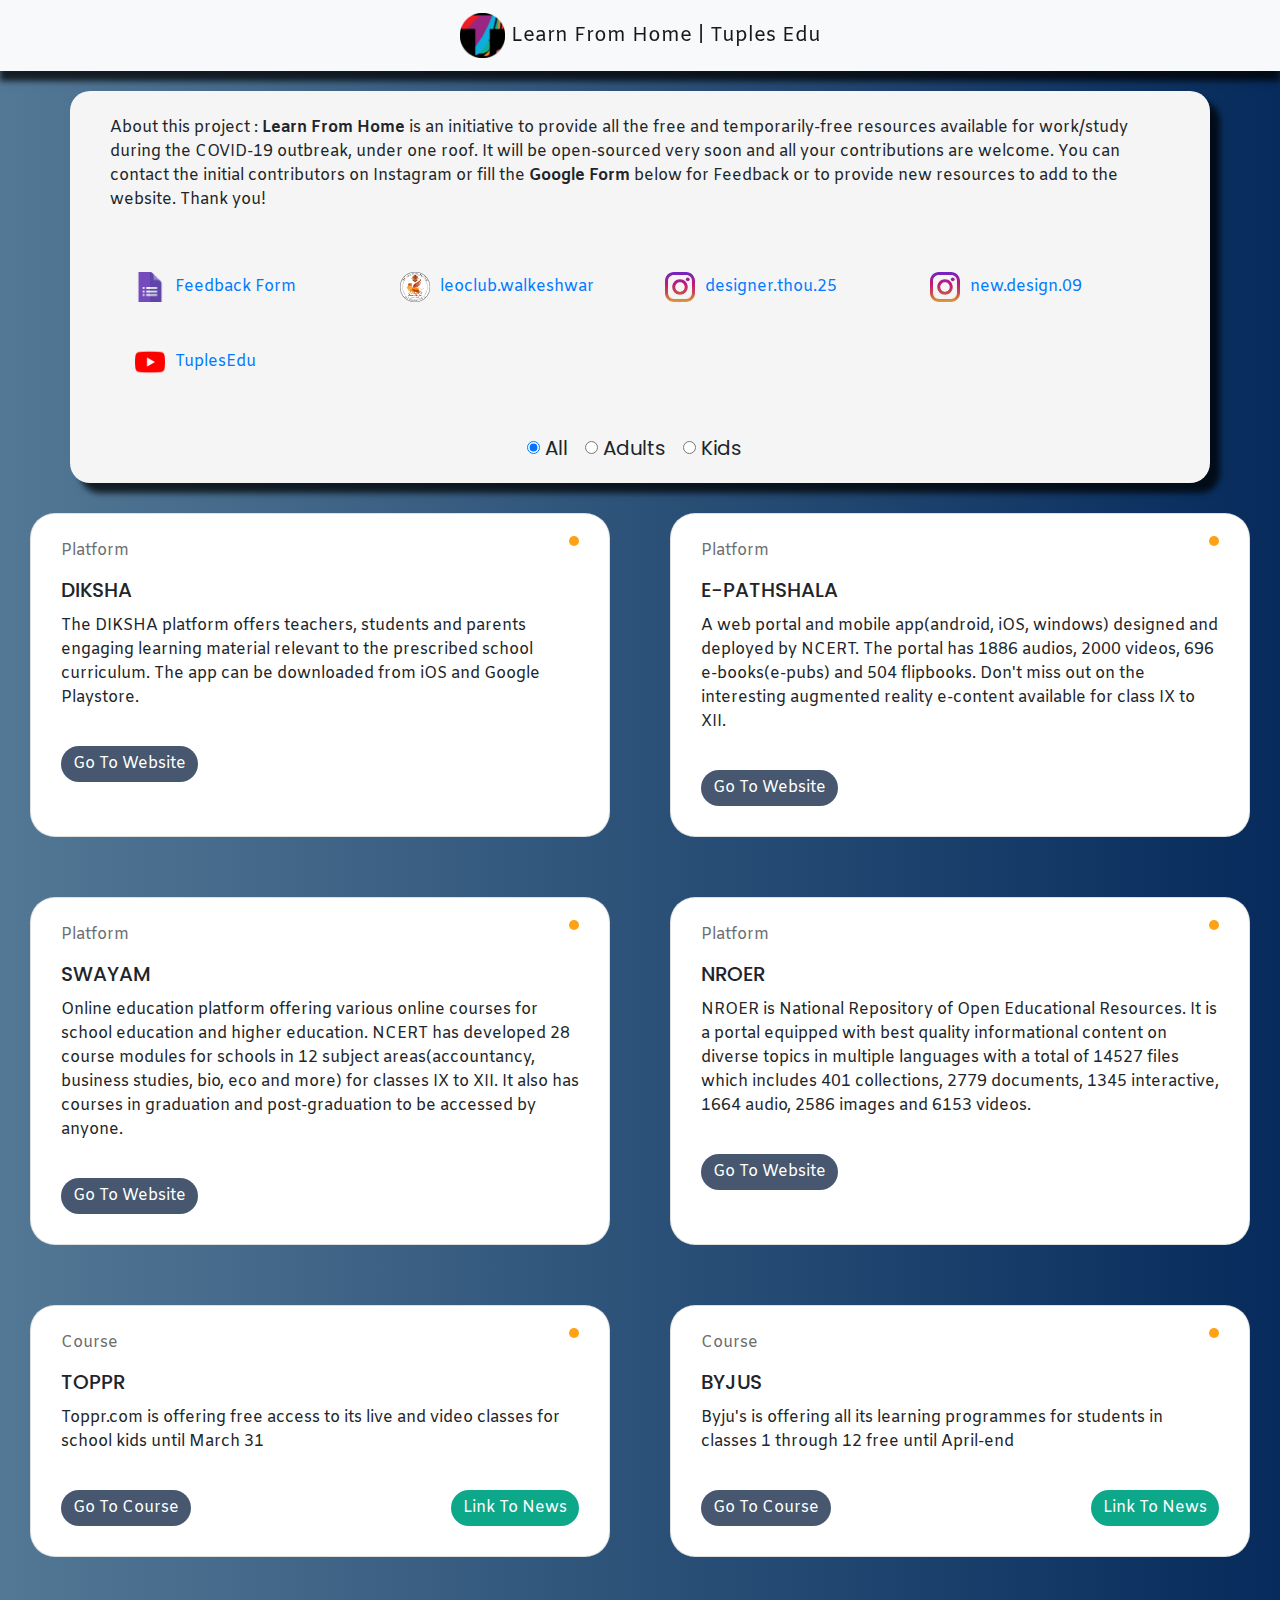
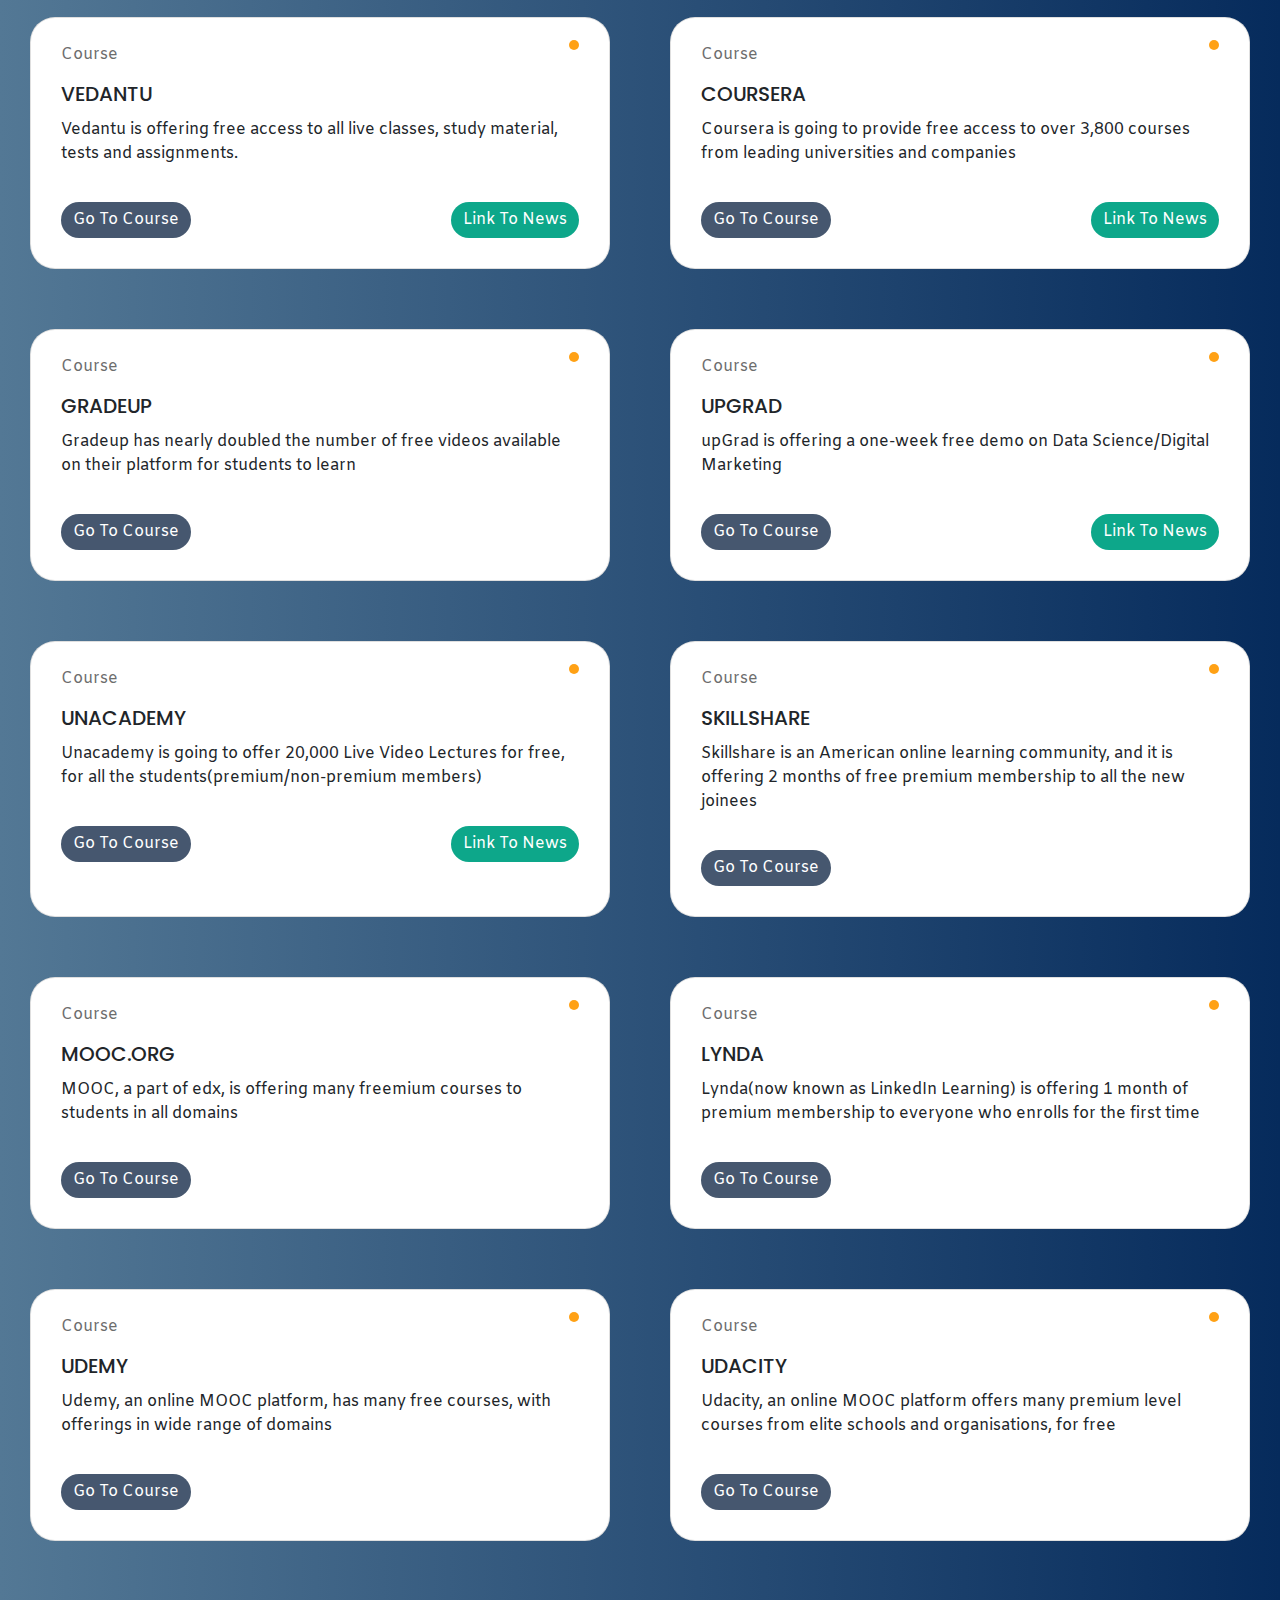
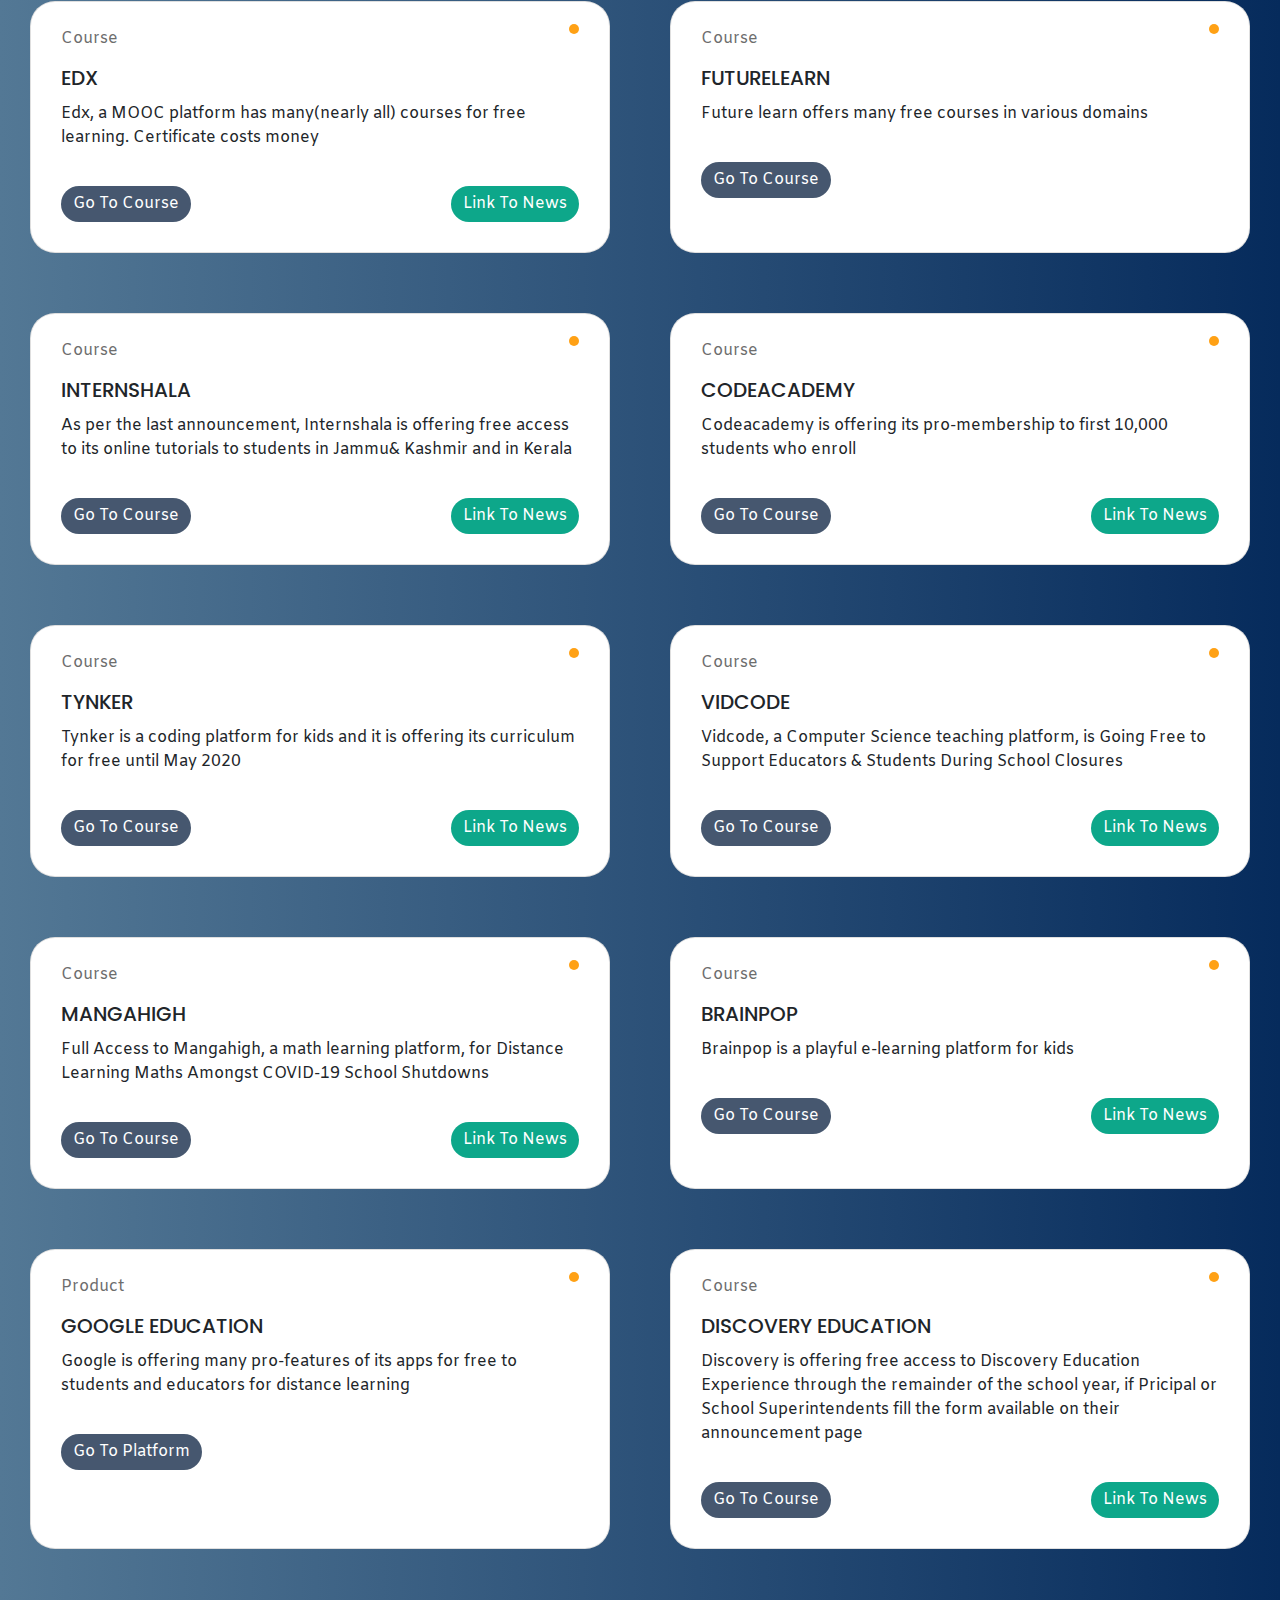
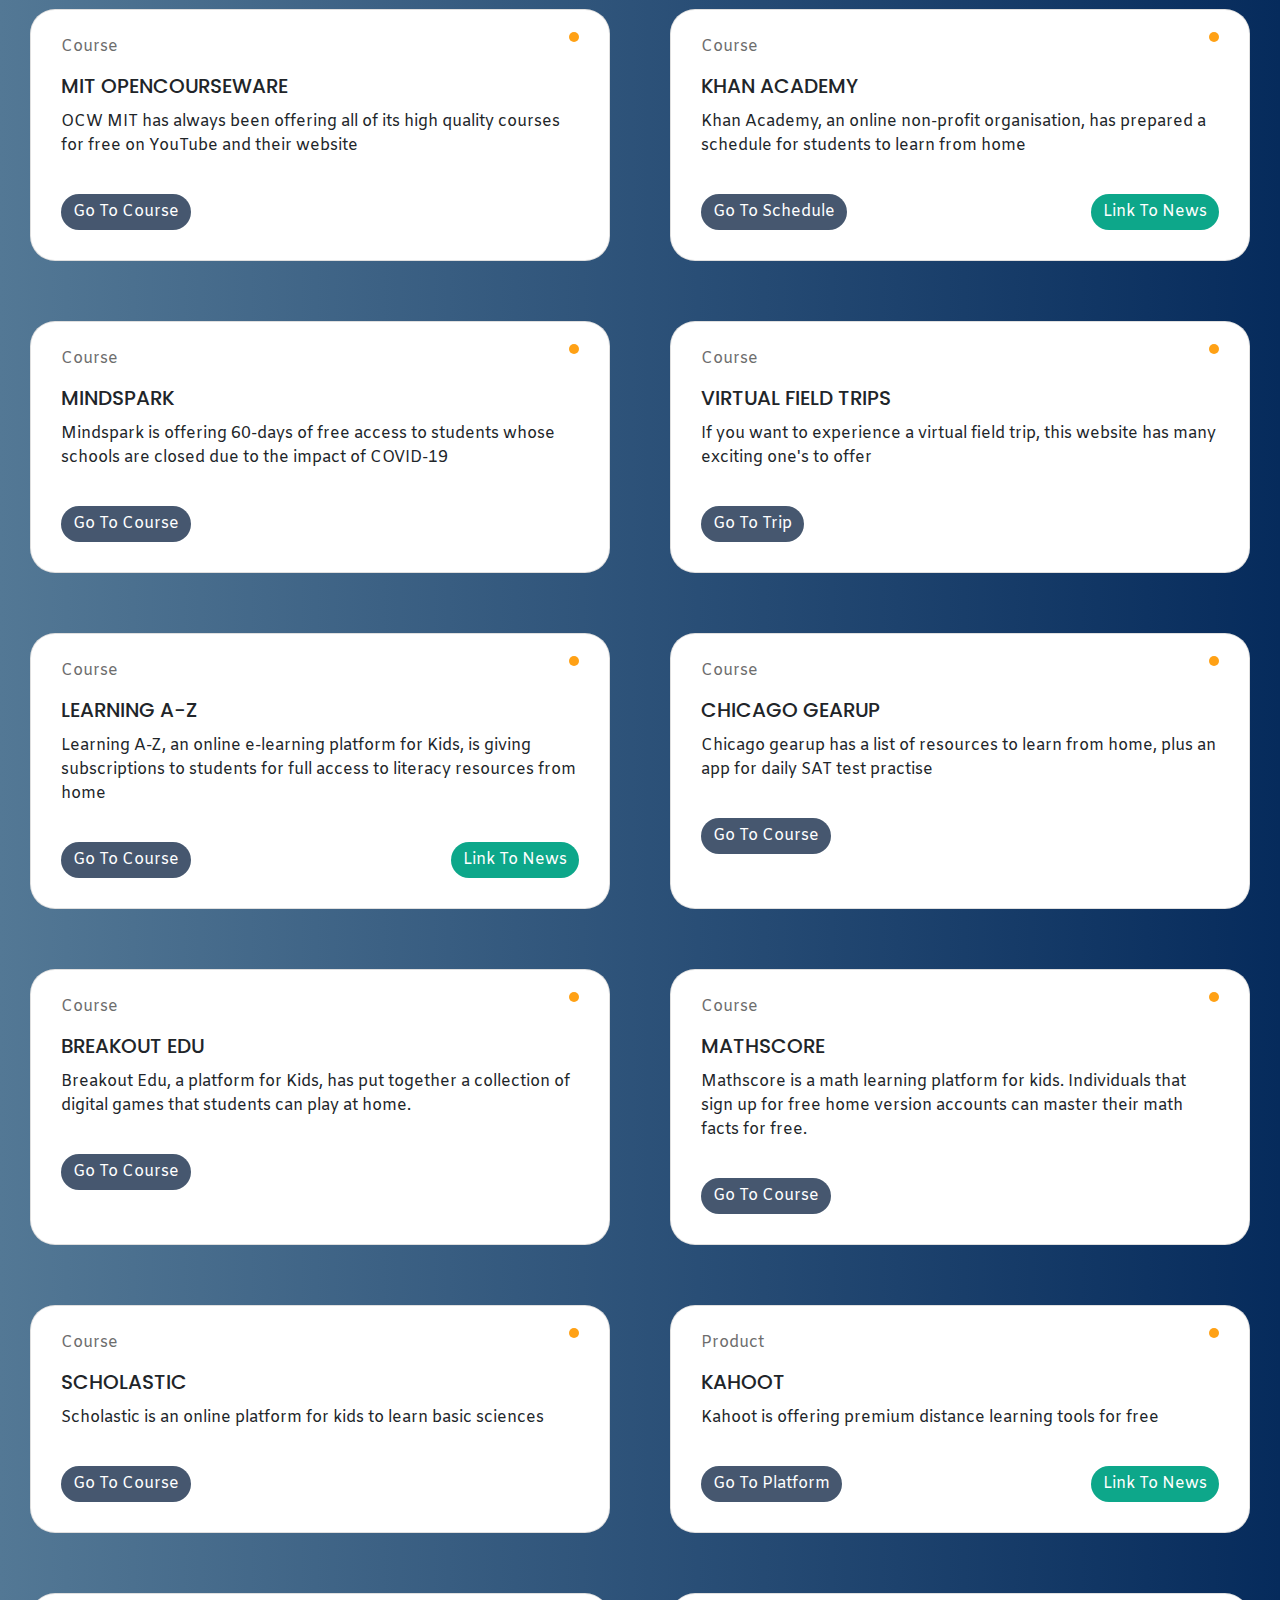
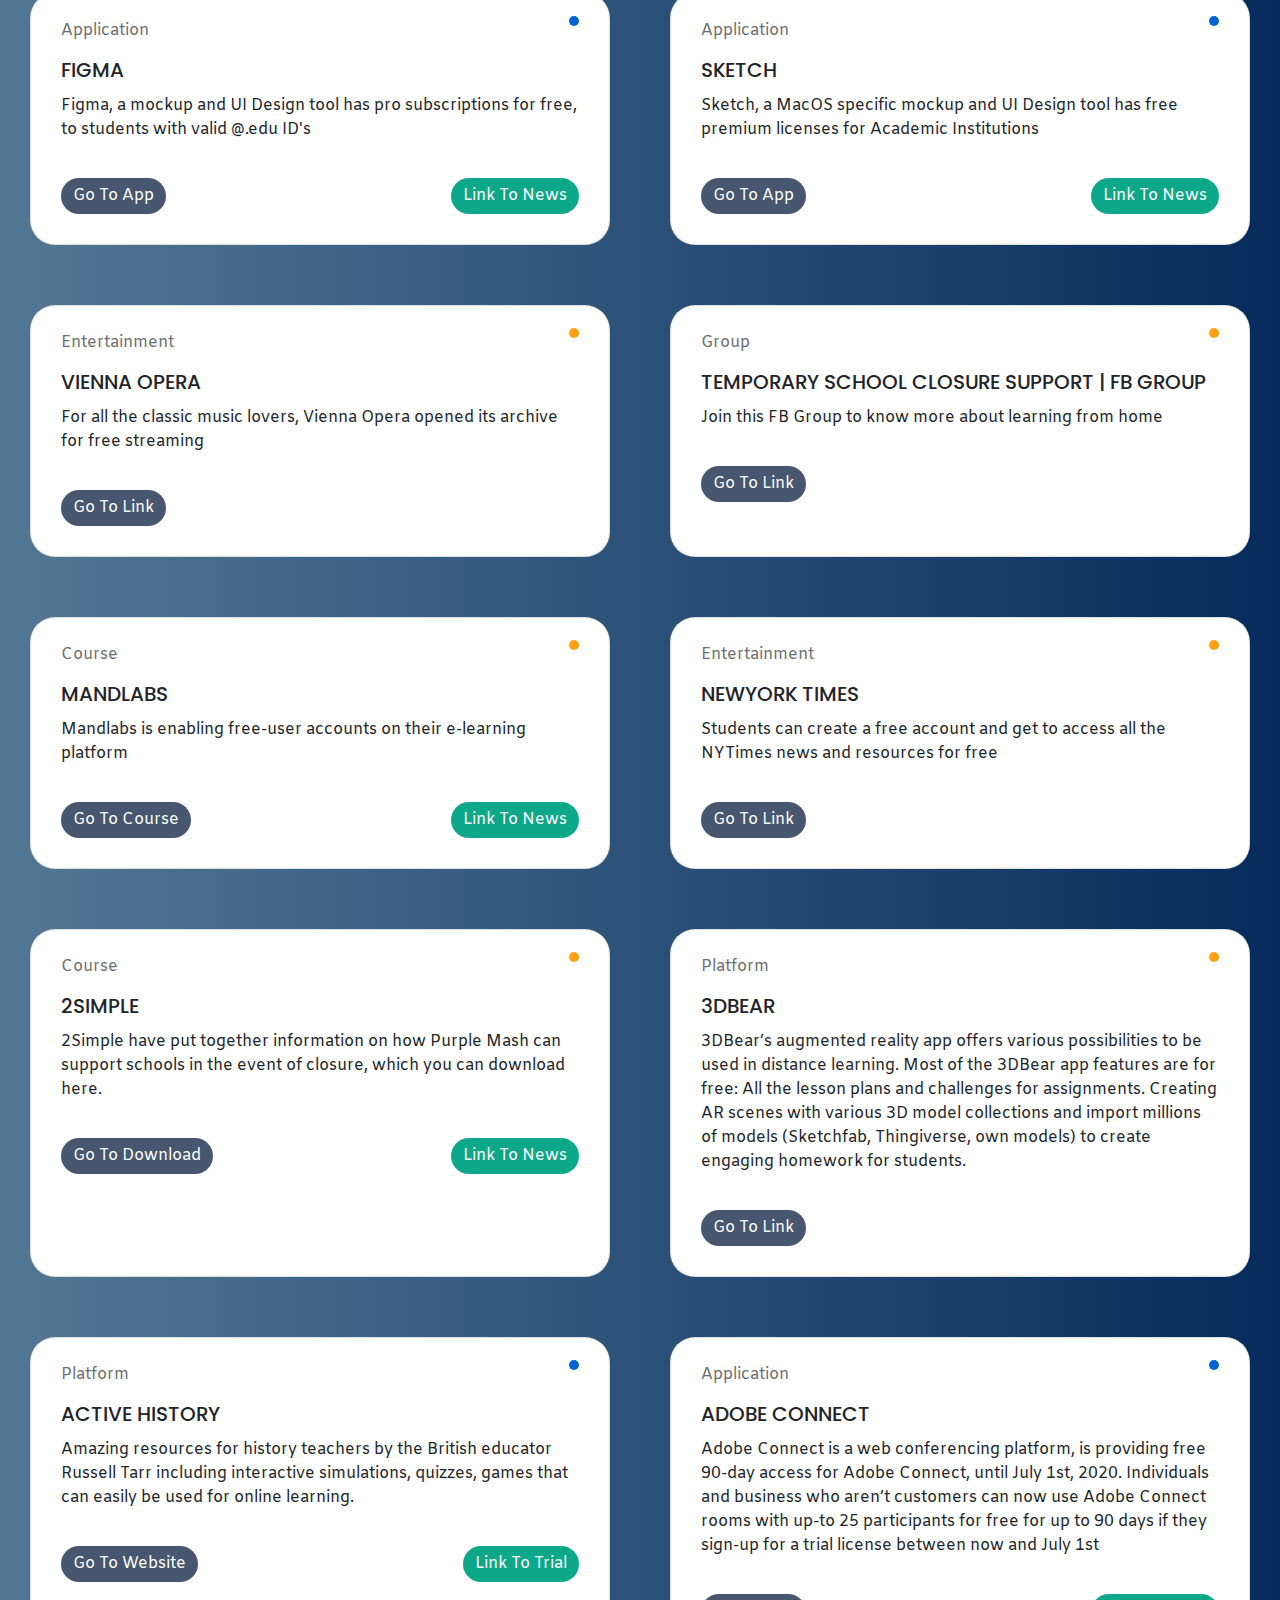
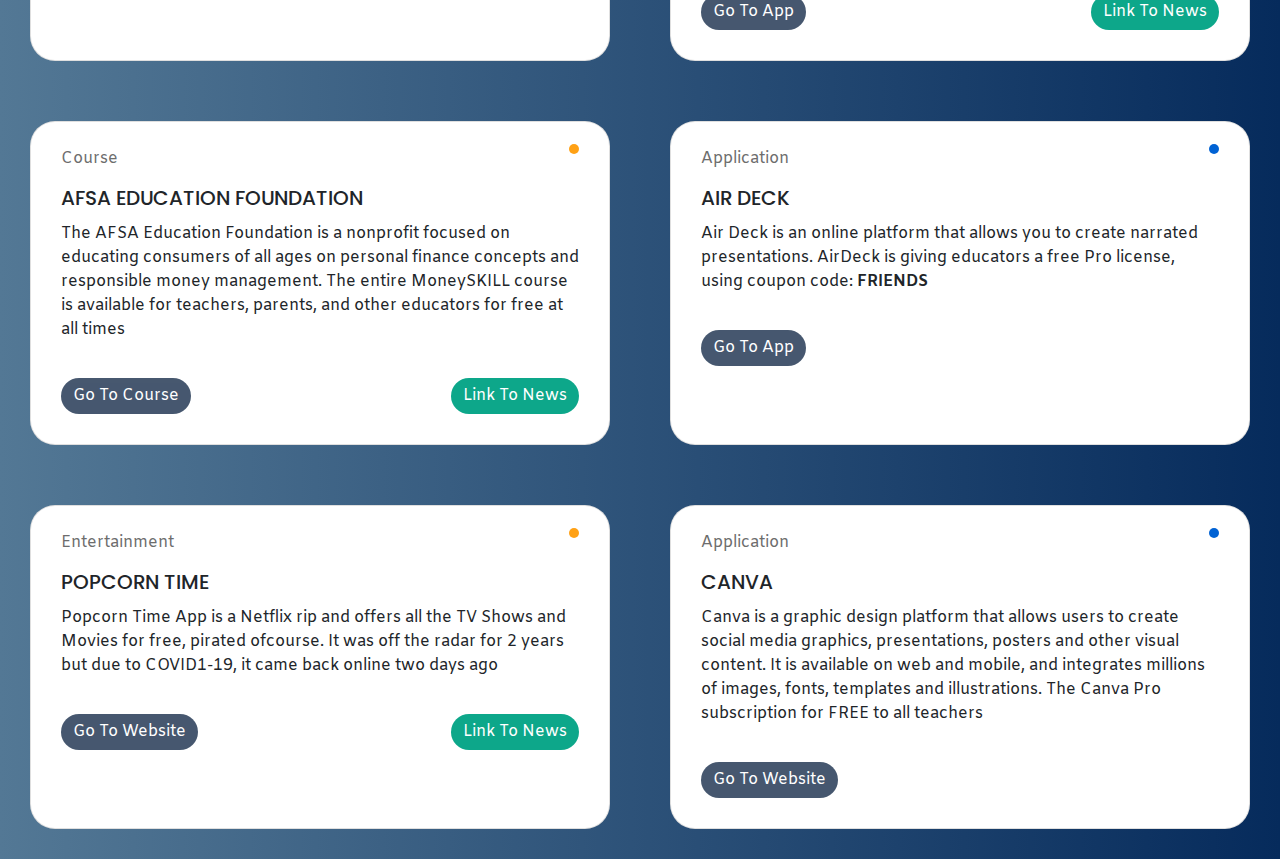
==== commit ace632b8: "added cards info" ====
--- a/index.html
+++ b/index.html
@@ -170,6 +170,28 @@
 
     </section>
 
+    <!-- Cards -3 & -2 -->
+    <section id="cards">
+        <div class="card Adults Kids">
+            <div class="card-header">Platform <span class="dot covid"></span></div>
+            <div class="card-body">
+                <h5 class="card-title">Swayam</h5>
+                <p class="card-text">Online education platform offering various online courses for school education and higher education. NCERT has developed 28 course modules for schools in 12 subject areas(accountancy, business studies, bio, eco and more) for classes IX to XII. It also has courses in graduation and post-graduation to be accessed by anyone.</p>
+                <a href="https://swayam.gov.in/" class="btn btn-primary">Go To Website</a>
+            </div>
+        </div>
+        <div class="card Kids">
+            <div class="card-header">Platform <span class="dot covid"></span></div>
+            <div class="card-body">
+                <h5 class="card-title">NROER</h5>
+                <p class="card-text">NROER is National Repository of Open Educational Resources. It is a portal equipped with best quality informational content on diverse topics in multiple languages with a total of 14527 files which includes 401 collections, 2779 documents, 1345 interactive, 1664 audio, 2586 images and 6153 videos.</p>
+                <a href="https://nroer.gov.in/" class="btn btn-primary">Go To Website</a>
+            </div>
+        </div>
+
+    </section>
+
+
     <!-- Cards 1 & 2 -->
     <section id="cards">
         <div class="card Kids">
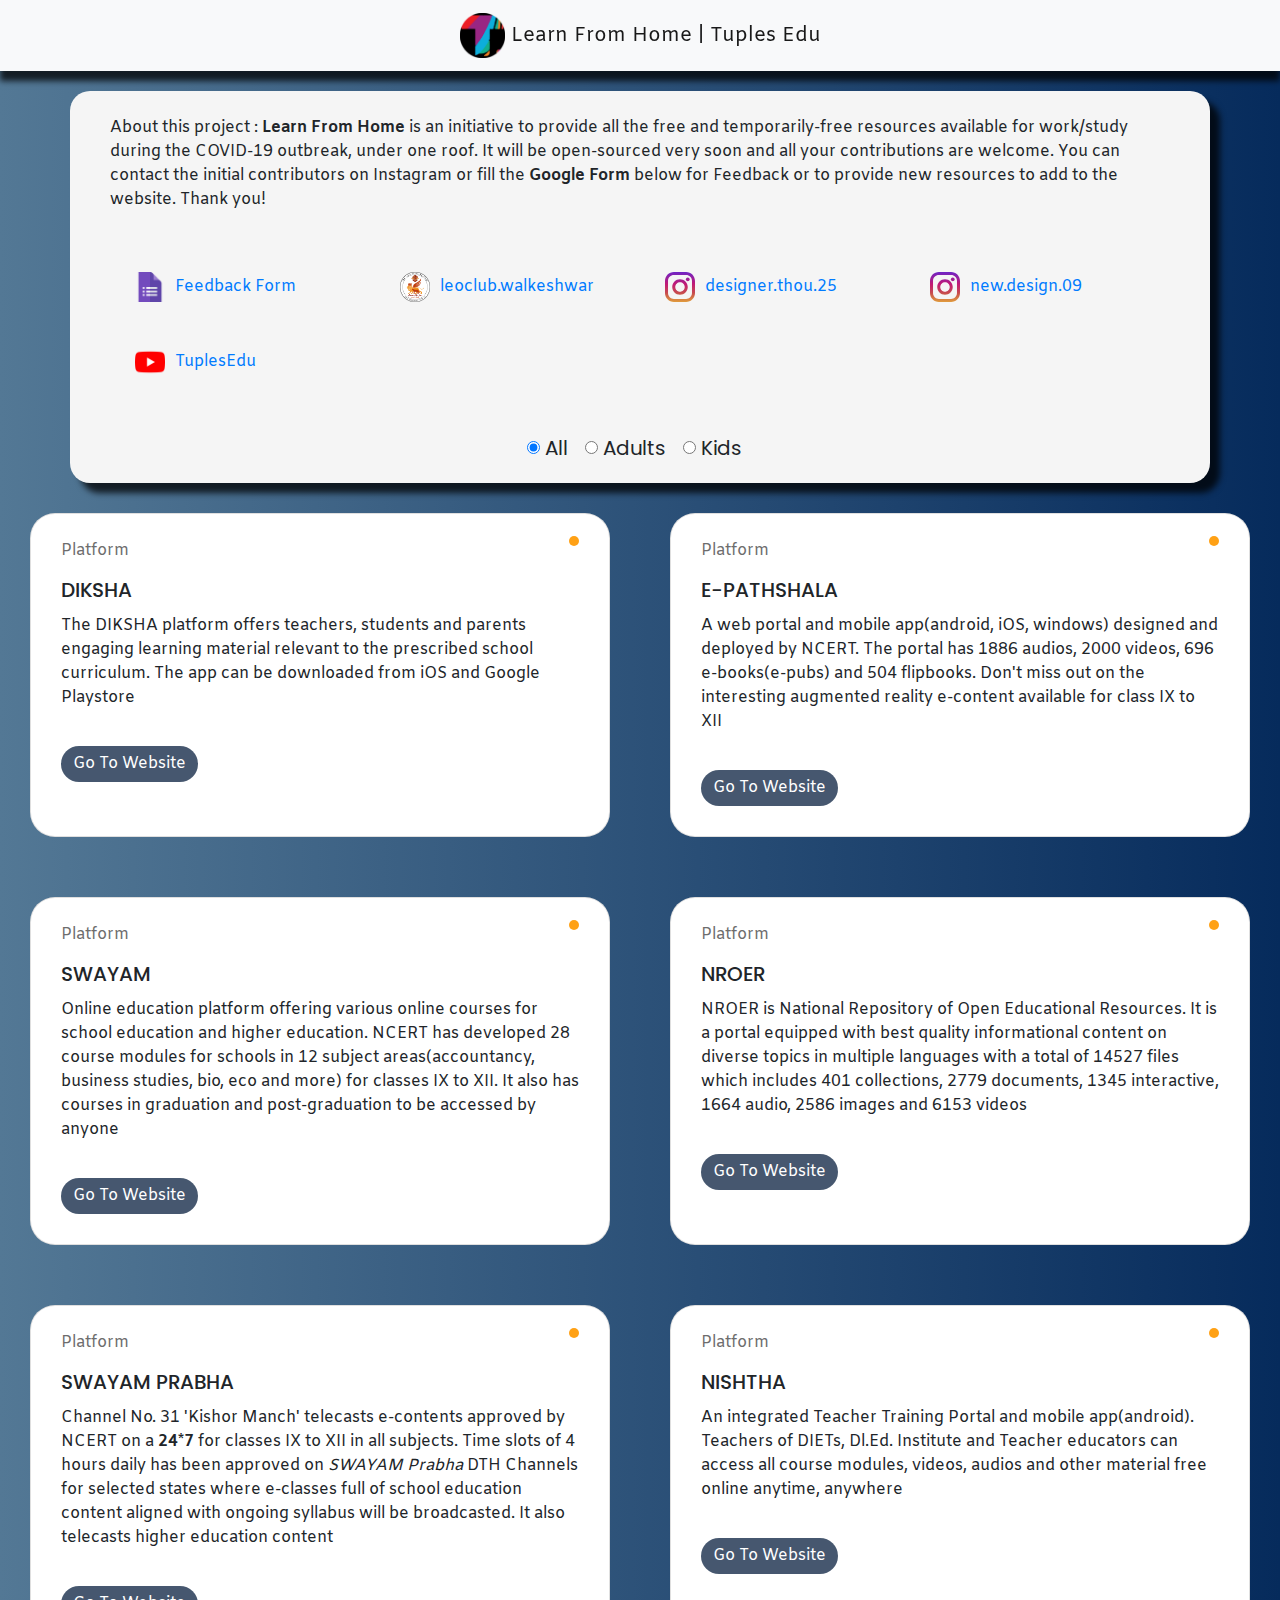
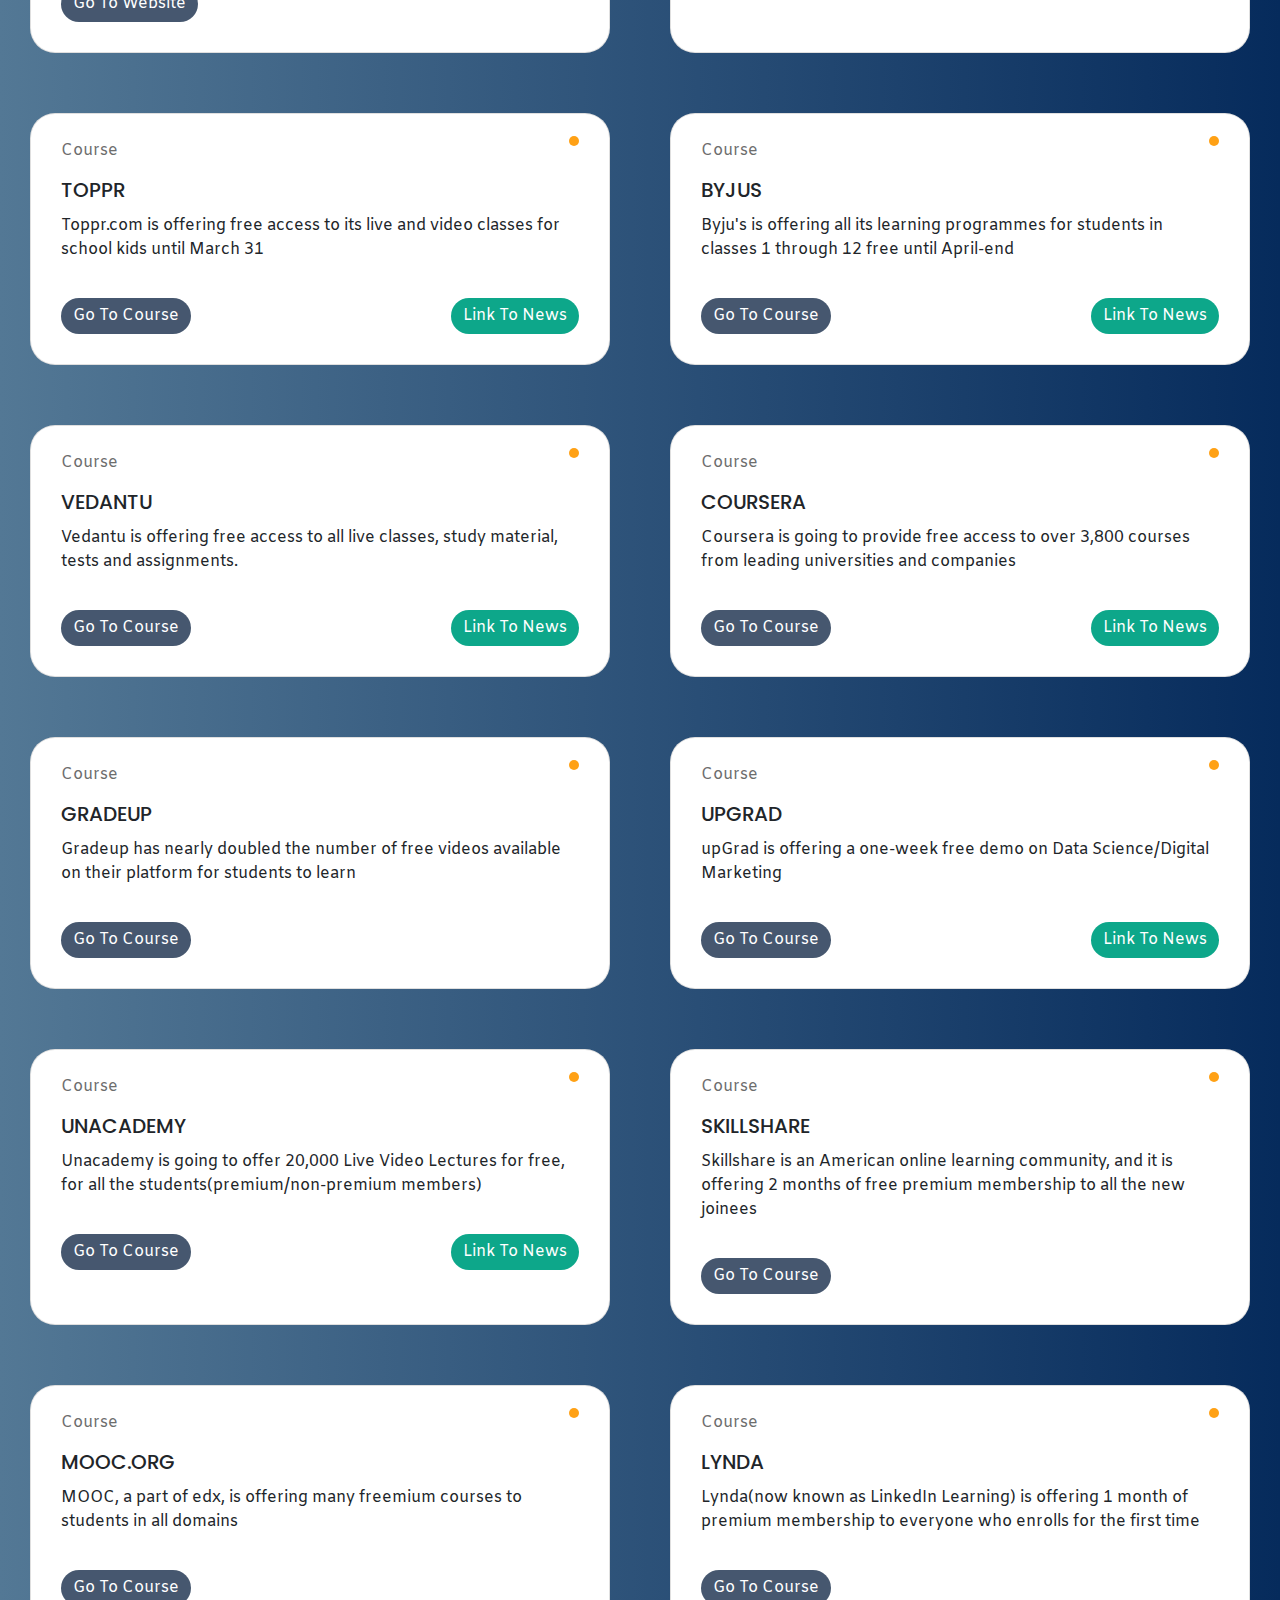
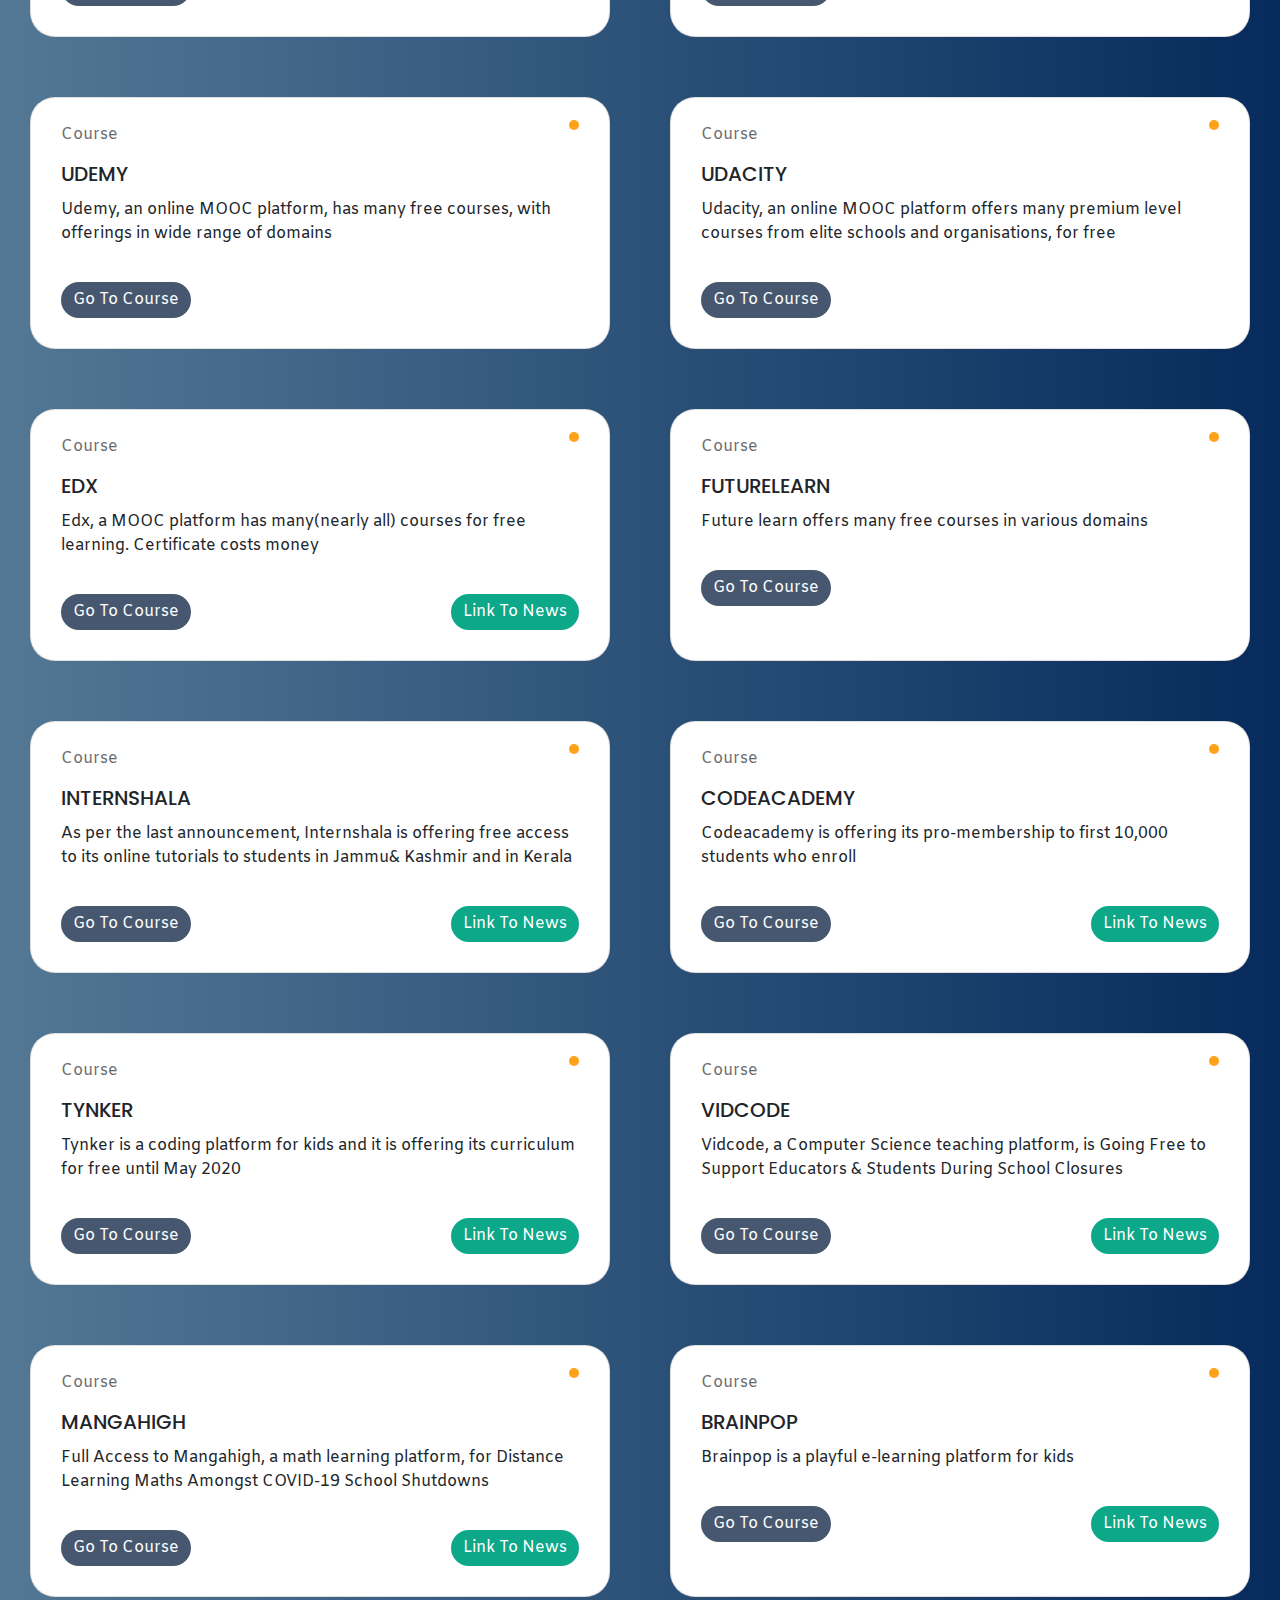
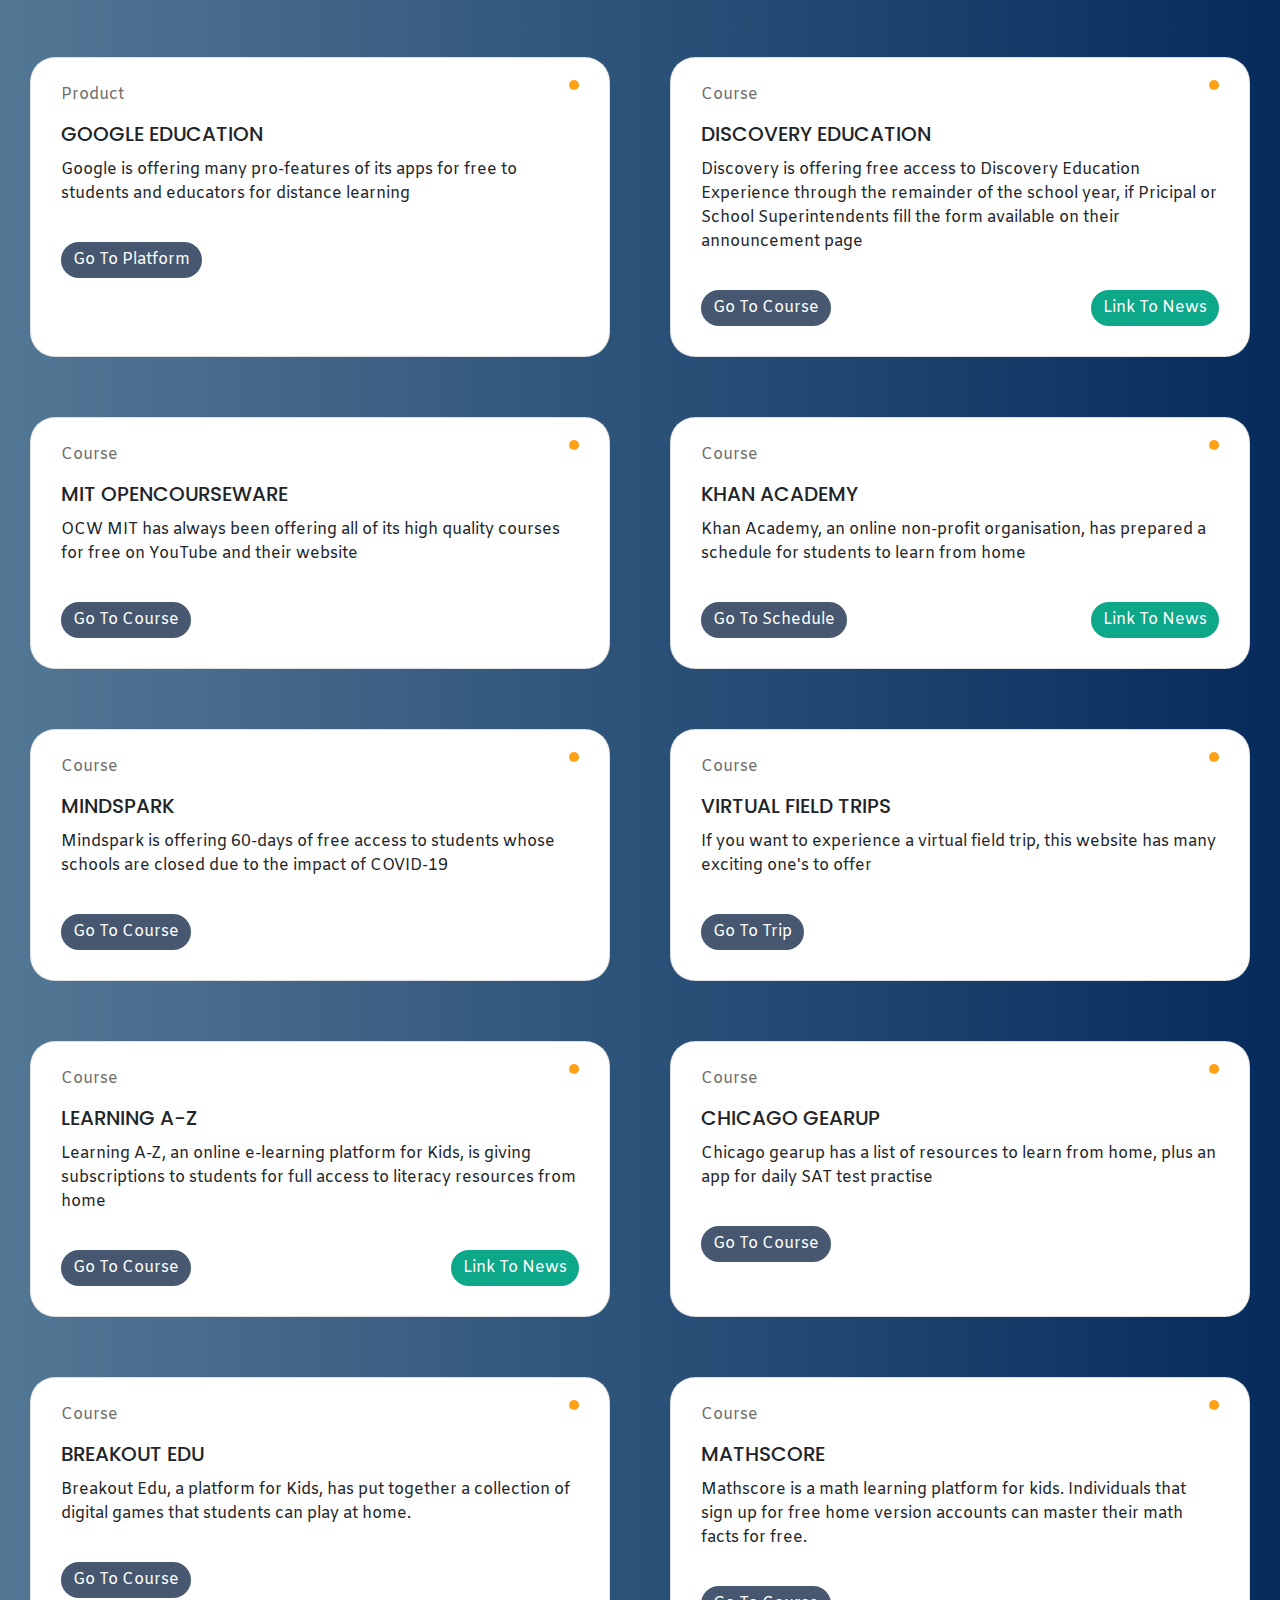
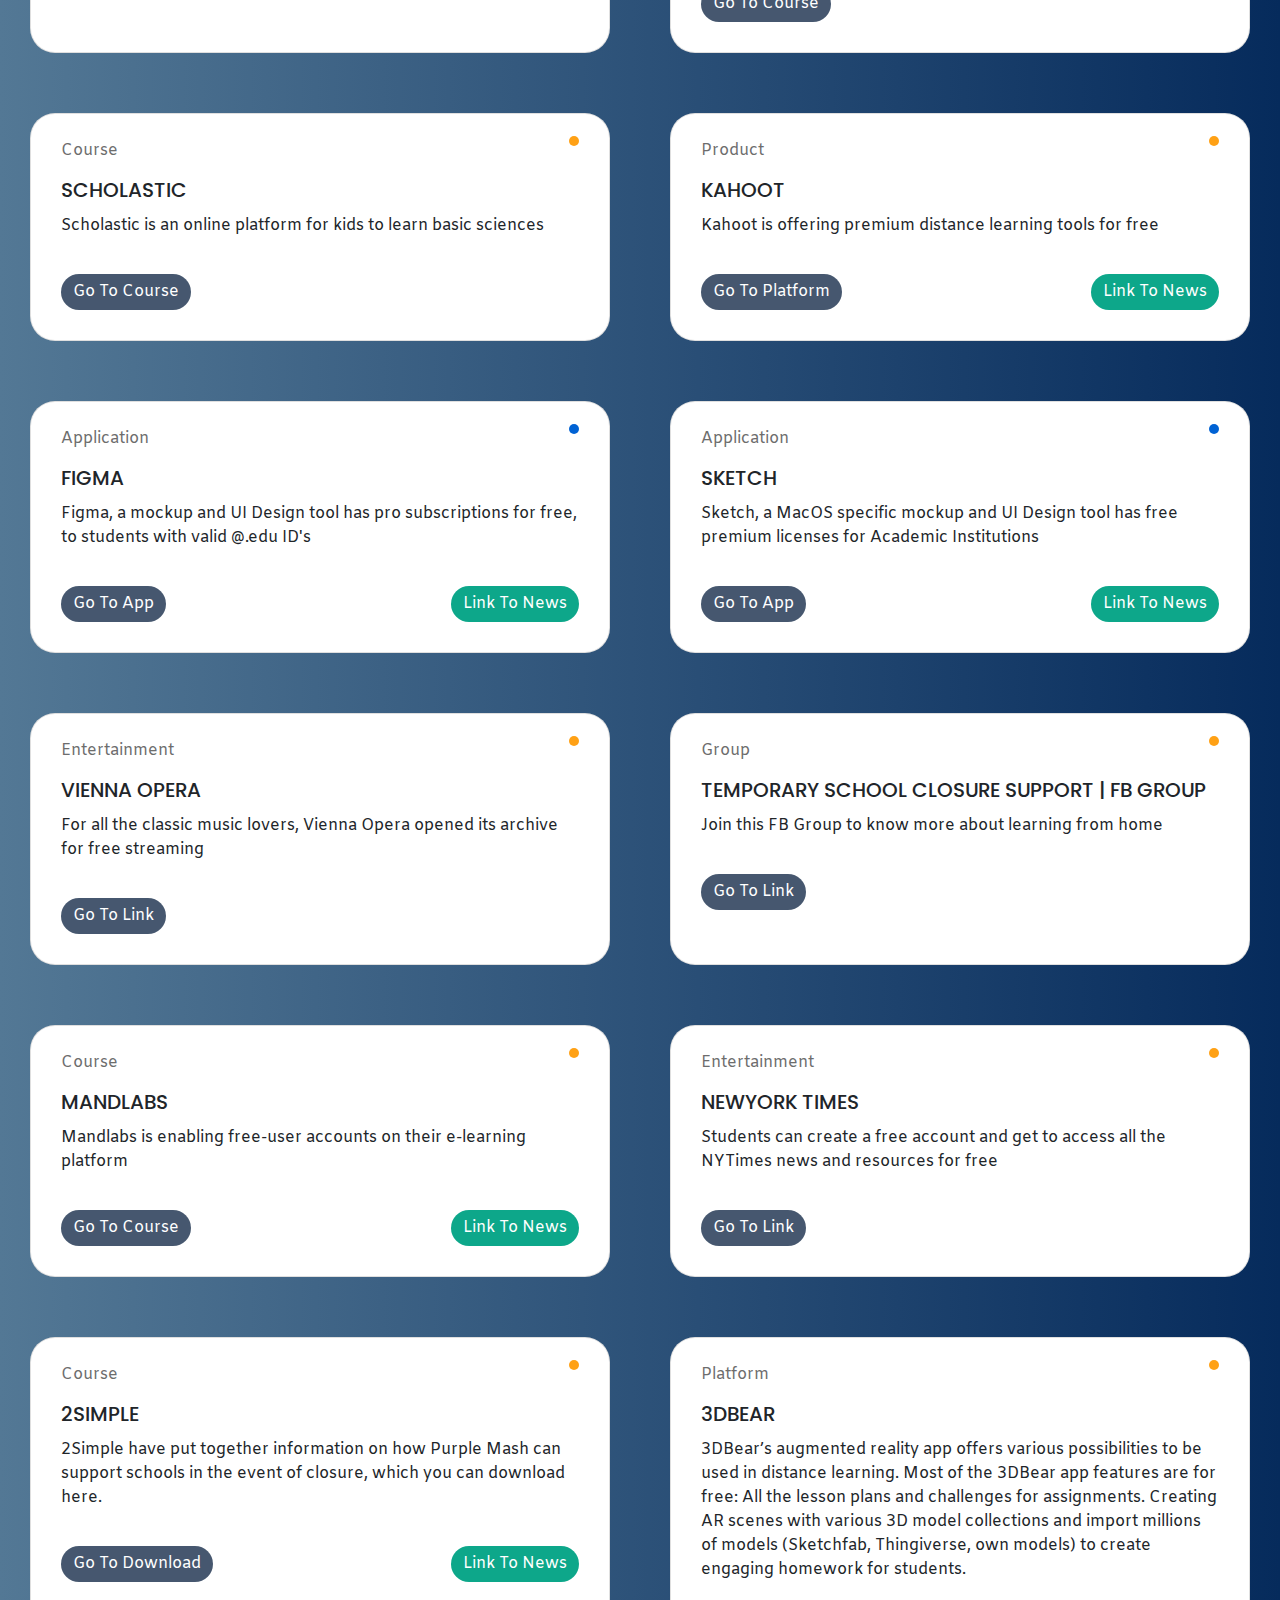
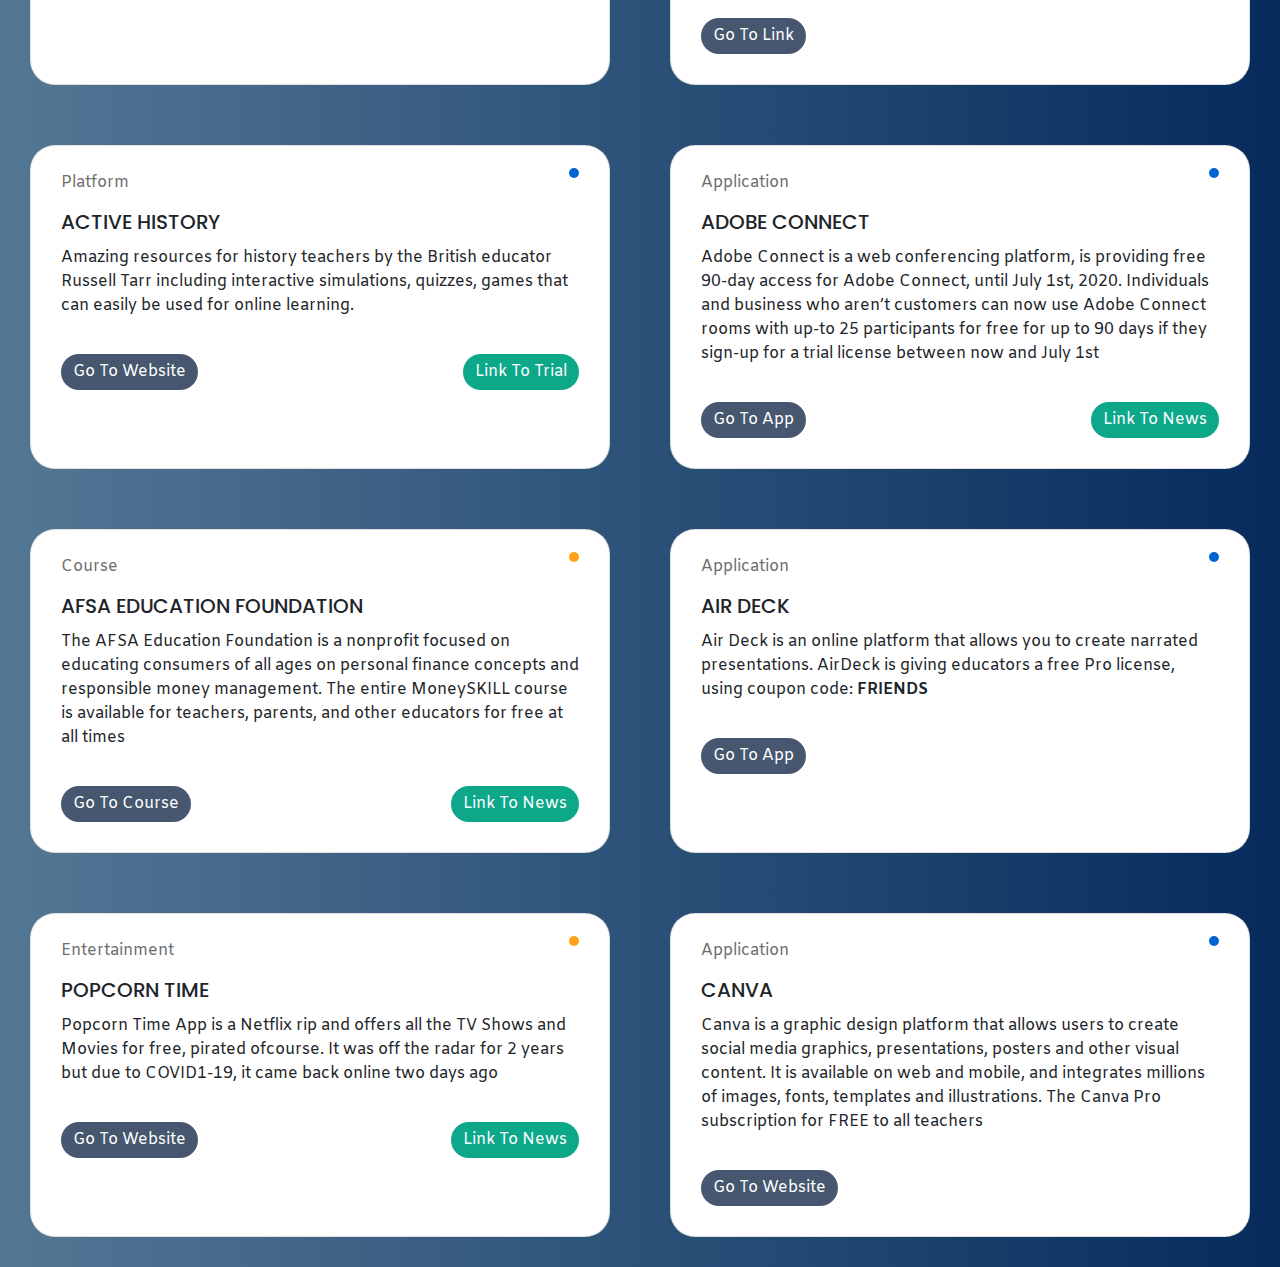
==== commit cb77e776: "added cards info" ====
--- a/index.html
+++ b/index.html
@@ -155,7 +155,9 @@
             <div class="card-header">Platform <span class="dot covid"></span></div>
             <div class="card-body">
                 <h5 class="card-title">Diksha</h5>
-                <p class="card-text">The DIKSHA platform offers teachers, students and parents engaging learning material relevant to the prescribed school curriculum. The app can be downloaded from iOS and Google Playstore.</p>
+                <p class="card-text">The DIKSHA platform offers teachers, students and parents engaging learning
+                    material relevant to the prescribed school curriculum. The app can be downloaded from iOS and Google
+                    Playstore</p>
                 <a href="https://diksha.gov.in/" class="btn btn-primary">Go To Website</a>
             </div>
         </div>
@@ -163,7 +165,9 @@
             <div class="card-header">Platform <span class="dot covid"></span></div>
             <div class="card-body">
                 <h5 class="card-title">E-pathshala</h5>
-                <p class="card-text">A web portal and mobile app(android, iOS, windows) designed and deployed by NCERT. The portal has 1886 audios, 2000 videos, 696 e-books(e-pubs) and 504 flipbooks. Don't miss out on the interesting augmented reality e-content available for class IX to XII.</p>
+                <p class="card-text">A web portal and mobile app(android, iOS, windows) designed and deployed by NCERT.
+                    The portal has 1886 audios, 2000 videos, 696 e-books(e-pubs) and 504 flipbooks. Don't miss out on
+                    the interesting augmented reality e-content available for class IX to XII</p>
                 <a href="http://epathshala.nic.in/" class="btn btn-primary">Go To Website</a>
             </div>
         </div>
@@ -176,7 +180,10 @@
             <div class="card-header">Platform <span class="dot covid"></span></div>
             <div class="card-body">
                 <h5 class="card-title">Swayam</h5>
-                <p class="card-text">Online education platform offering various online courses for school education and higher education. NCERT has developed 28 course modules for schools in 12 subject areas(accountancy, business studies, bio, eco and more) for classes IX to XII. It also has courses in graduation and post-graduation to be accessed by anyone.</p>
+                <p class="card-text">Online education platform offering various online courses for school education and
+                    higher education. NCERT has developed 28 course modules for schools in 12 subject areas(accountancy,
+                    business studies, bio, eco and more) for classes IX to XII. It also has courses in graduation and
+                    post-graduation to be accessed by anyone</p>
                 <a href="https://swayam.gov.in/" class="btn btn-primary">Go To Website</a>
             </div>
         </div>
@@ -184,8 +191,38 @@
             <div class="card-header">Platform <span class="dot covid"></span></div>
             <div class="card-body">
                 <h5 class="card-title">NROER</h5>
-                <p class="card-text">NROER is National Repository of Open Educational Resources. It is a portal equipped with best quality informational content on diverse topics in multiple languages with a total of 14527 files which includes 401 collections, 2779 documents, 1345 interactive, 1664 audio, 2586 images and 6153 videos.</p>
+                <p class="card-text">NROER is National Repository of Open Educational Resources. It is a portal equipped
+                    with best quality informational content on diverse topics in multiple languages with a total of
+                    14527 files which includes 401 collections, 2779 documents, 1345 interactive, 1664 audio, 2586
+                    images and 6153 videos</p>
                 <a href="https://nroer.gov.in/" class="btn btn-primary">Go To Website</a>
+            </div>
+        </div>
+
+    </section>
+
+    <!-- Cards -1 & 0 -->
+    <section id="cards">
+        <div class="card Adults Kids">
+            <div class="card-header">Platform <span class="dot covid"></span></div>
+            <div class="card-body">
+                <h5 class="card-title">Swayam Prabha</h5>
+                <p class="card-text">Channel No. 31 'Kishor Manch' telecasts e-contents approved by NCERT on a
+                    <strong>24*7</strong> for classes IX to XII in all subjects. Time slots of 4 hours daily has been
+                    approved on <em> SWAYAM Prabha</em> DTH Channels for selected states where e-classes full of school
+                    education content aligned with ongoing syllabus will be broadcasted. It also telecasts higher
+                    education content</p>
+                <a href="https://www.swayamprabha.gov.in/" class="btn btn-primary">Go To Website</a>
+            </div>
+        </div>
+        <div class="card Adults Kids">
+            <div class="card-header">Platform <span class="dot covid"></span></div>
+            <div class="card-body">
+                <h5 class="card-title">NISHTHA</h5>
+                <p class="card-text">An integrated Teacher Training Portal and mobile app(android). Teachers of DIETs,
+                    Dl.Ed. Institute and Teacher educators can access all course modules, videos, audios and other
+                    material free online anytime, anywhere</p>
+                <a href="https://itpd.ncert.gov.in/" class="btn btn-primary">Go To Website</a>
             </div>
         </div>
 
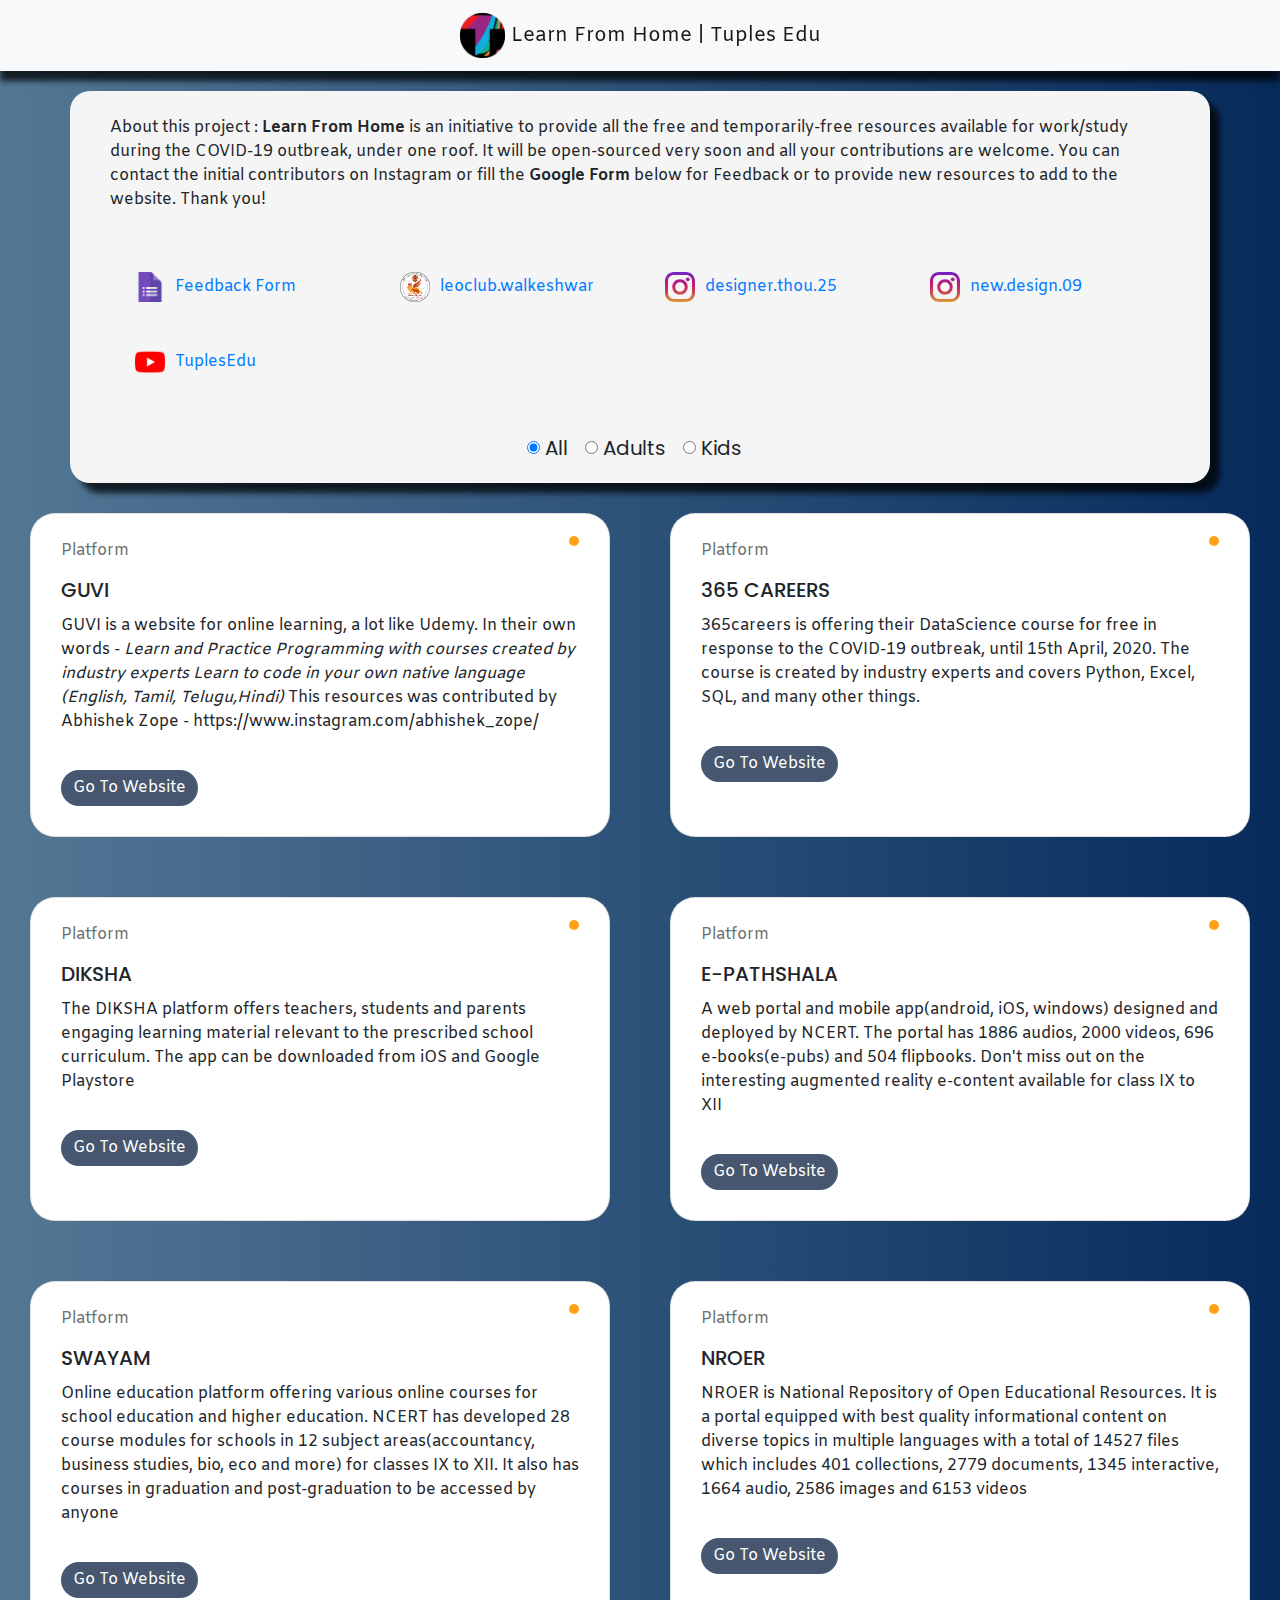
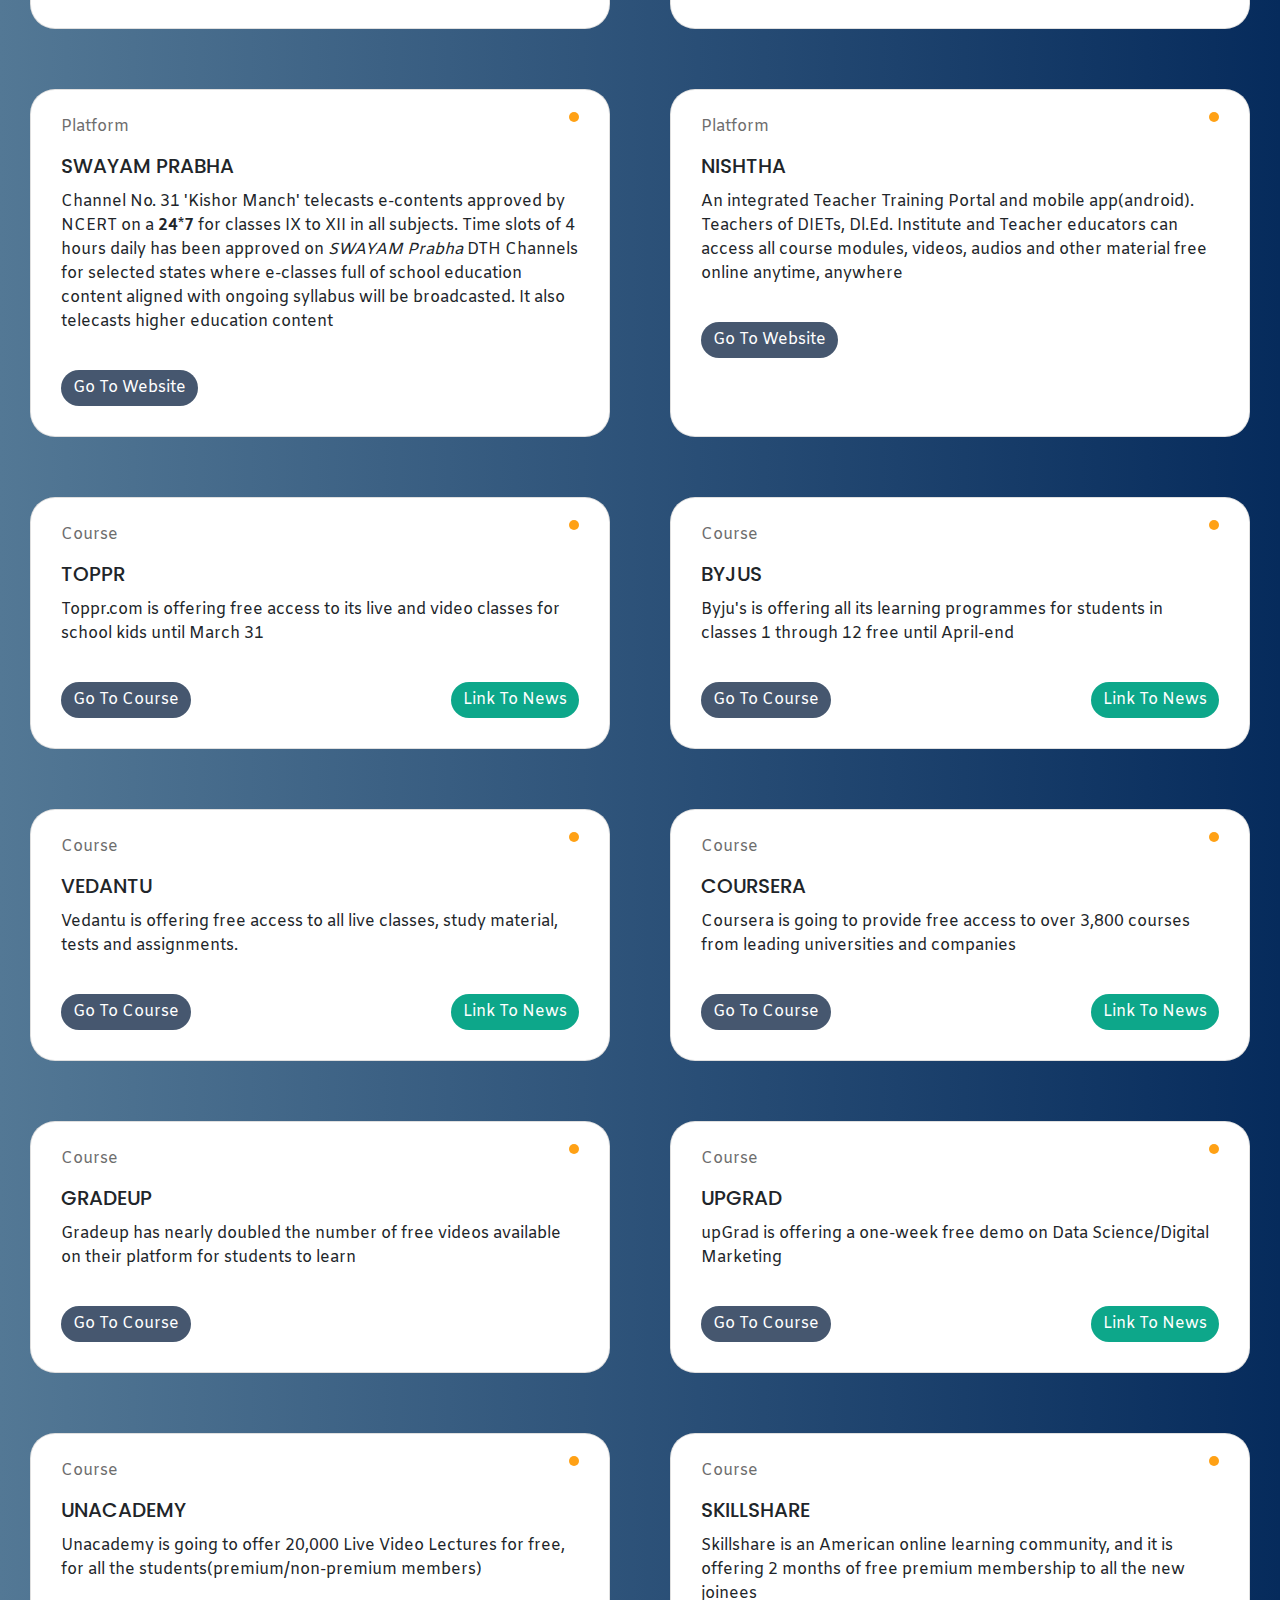
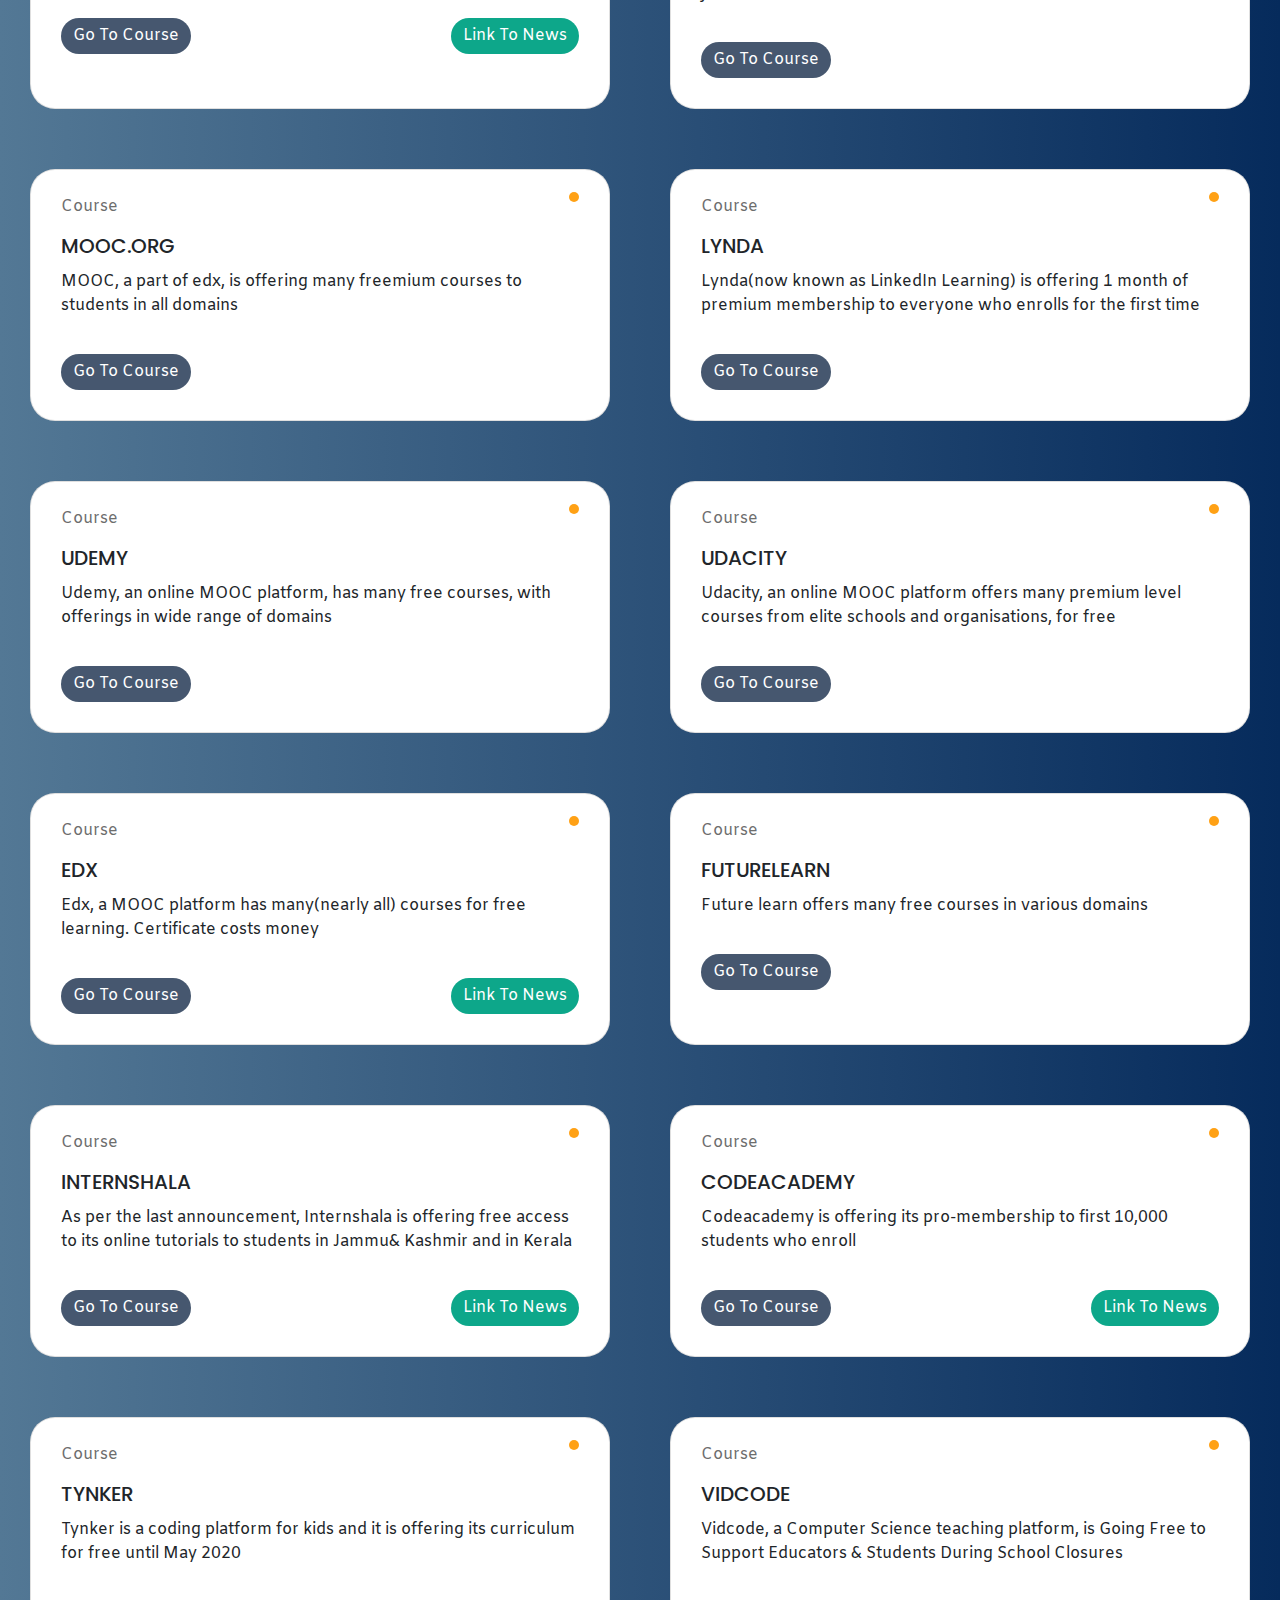
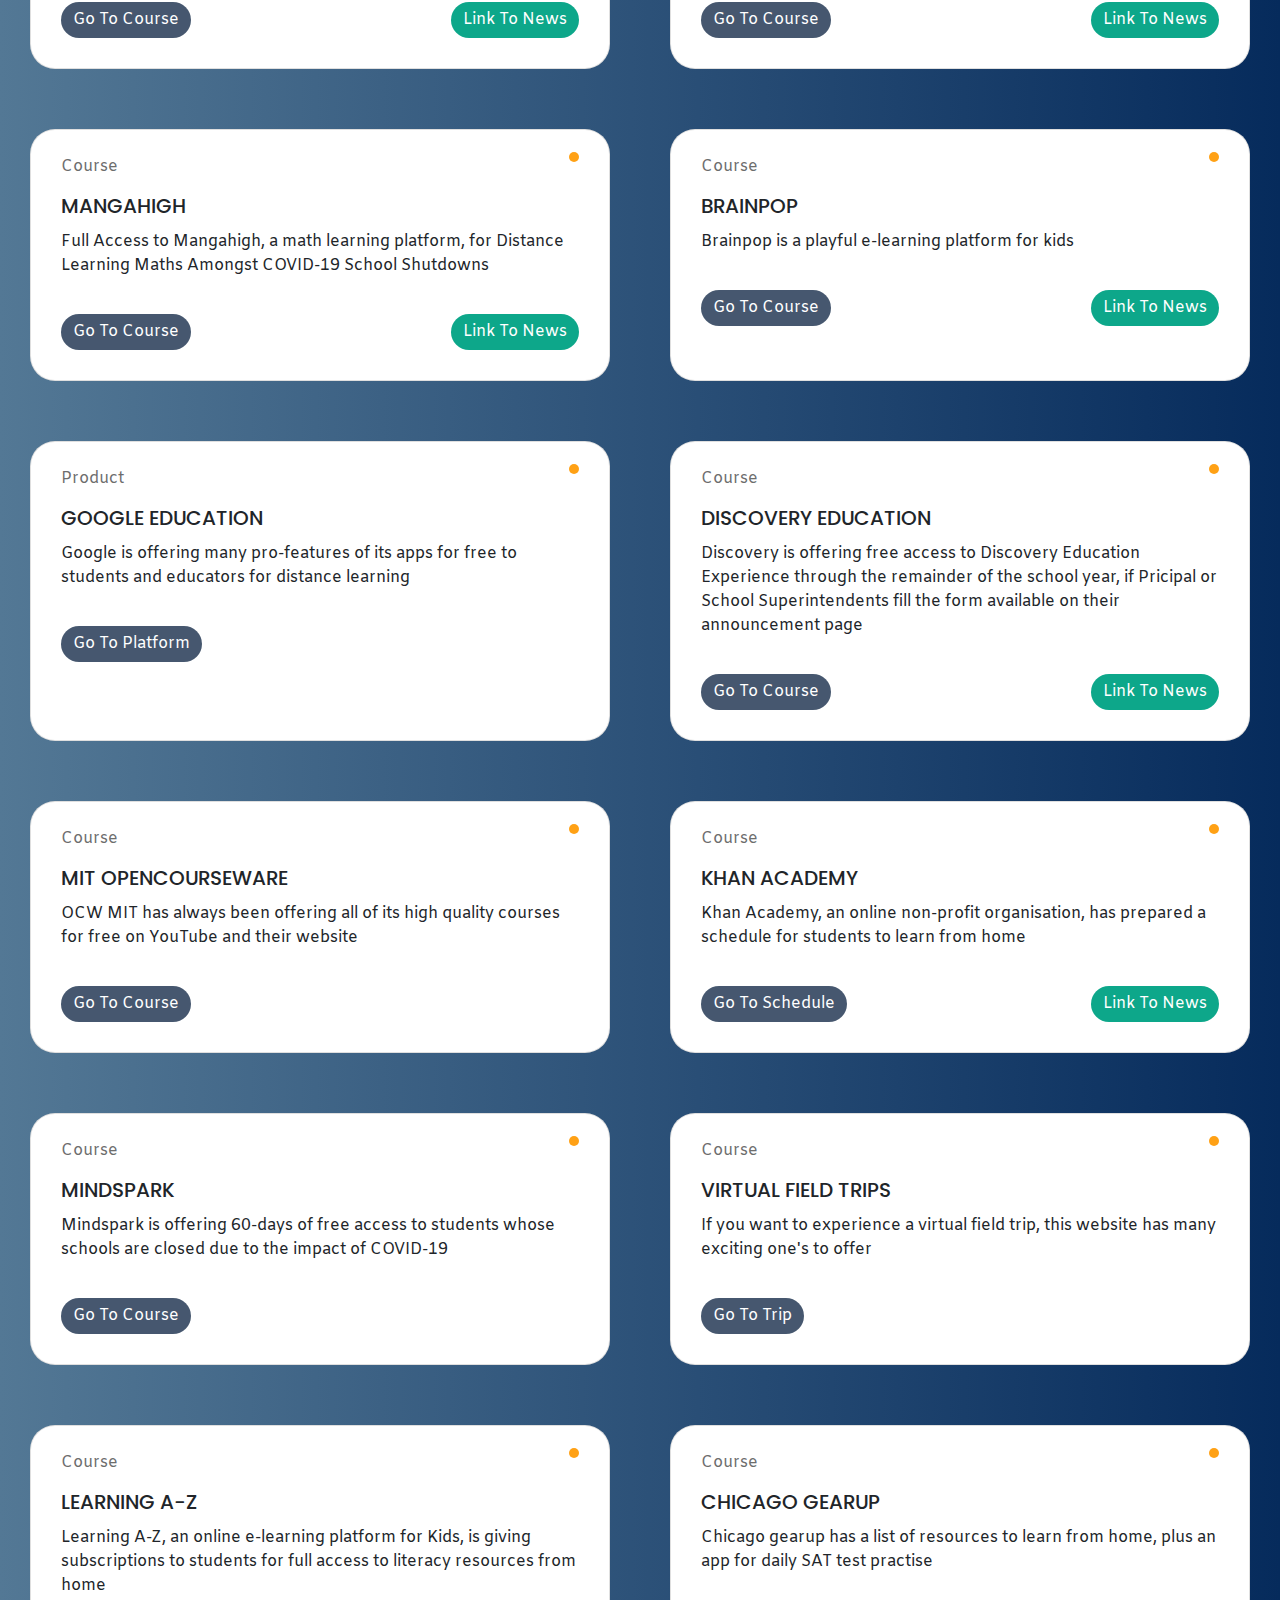
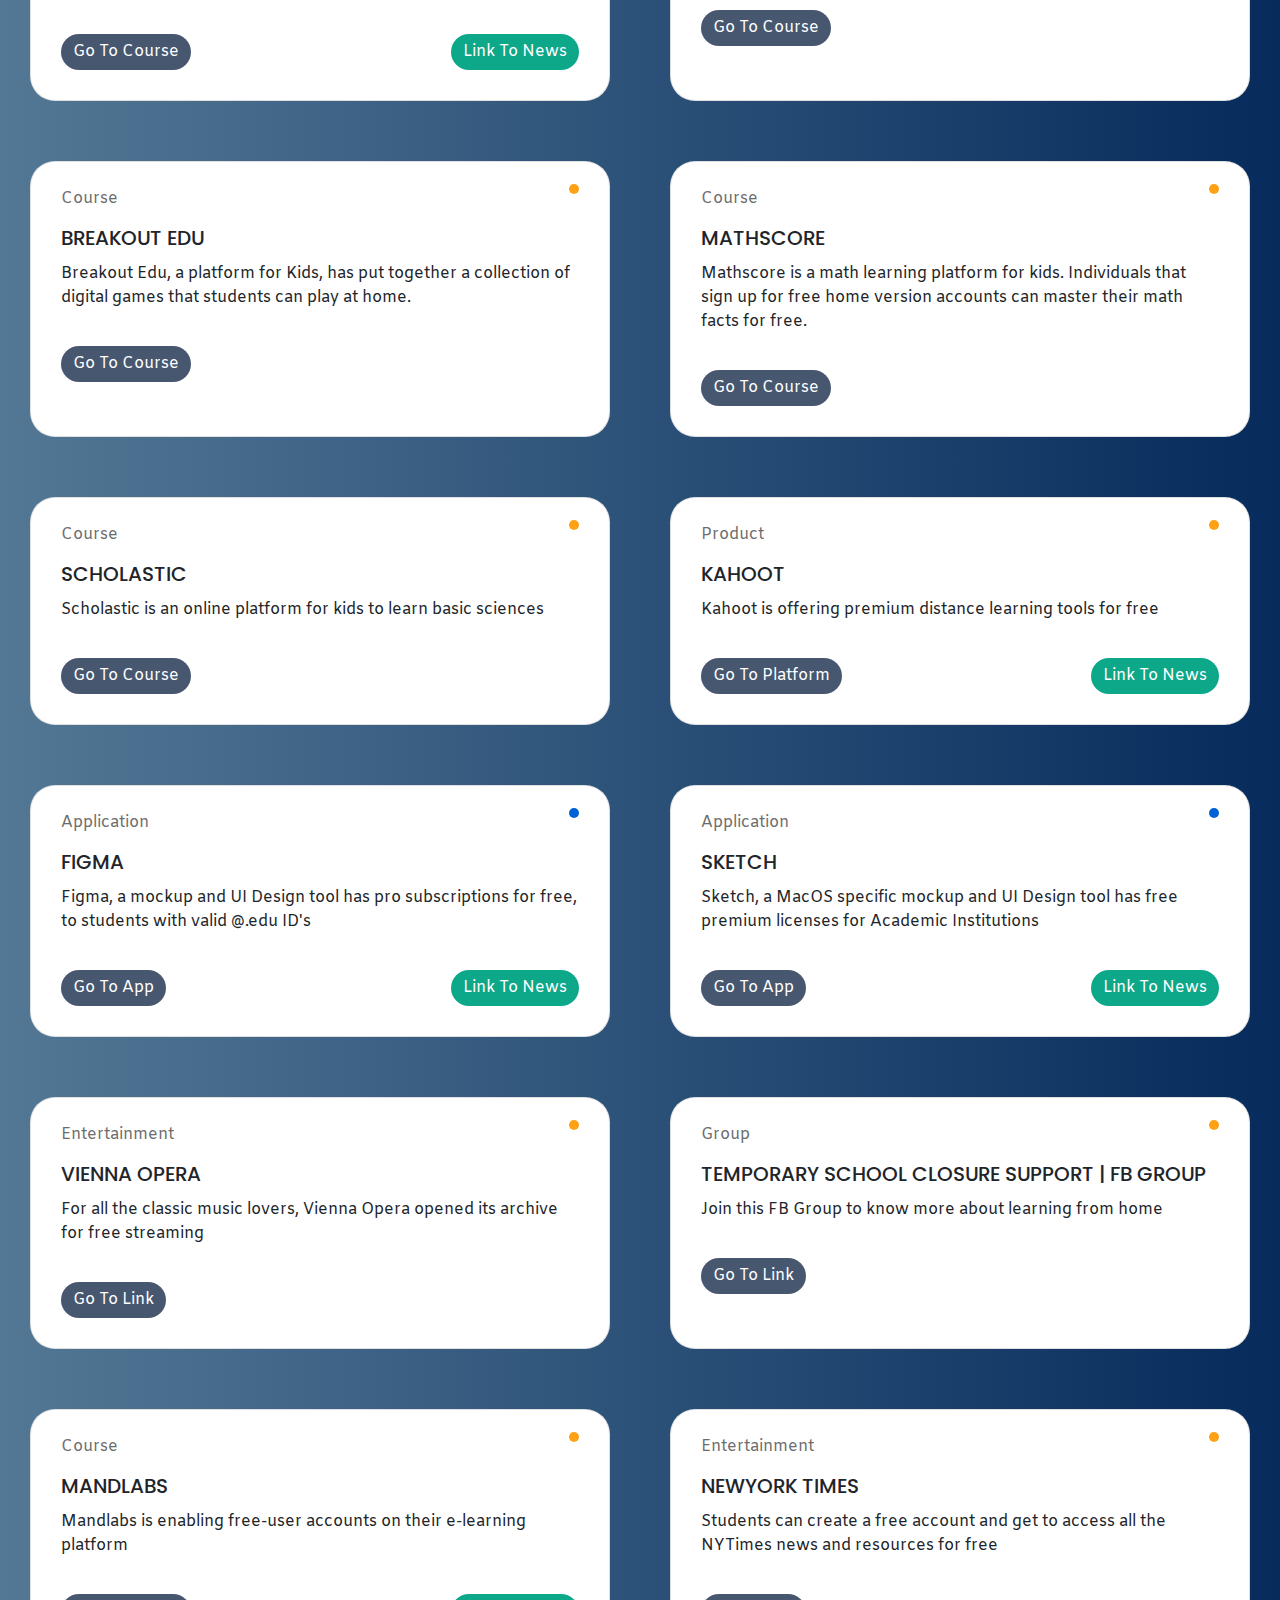
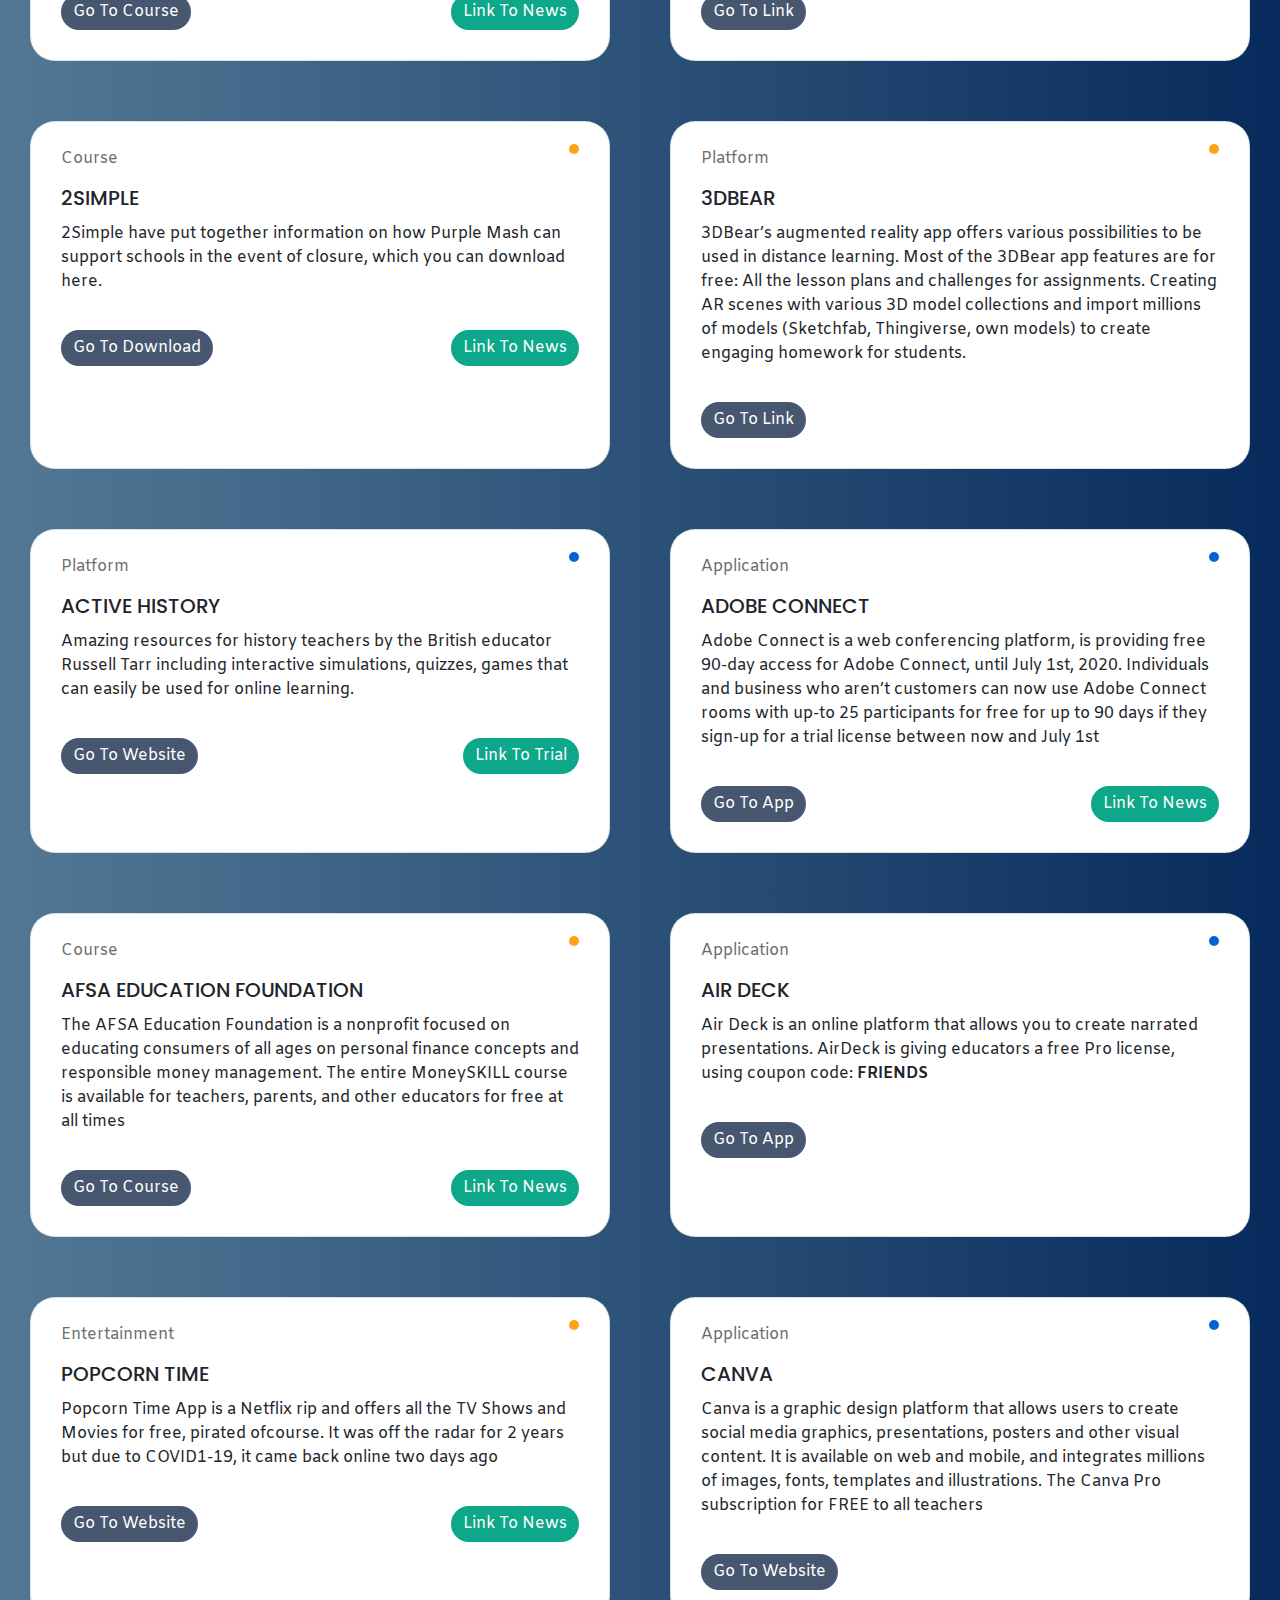
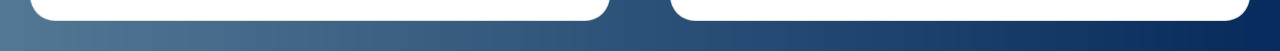
==== commit 31e5d948: "added cards info" ====
--- a/index.html
+++ b/index.html
@@ -149,6 +149,28 @@
 
     </div>
 
+    <!-- Cards -7 & -6 -->
+    <section id="cards">
+        <div class="card Adults">
+            <div class="card-header">Platform <span class="dot covid"></span></div>
+            <div class="card-body">
+                <h5 class="card-title">GUVI</h5>
+                <p class="card-text">GUVI is a website for online learning, a lot like Udemy. In their own words - <em>Learn and Practice Programming with courses created by industry experts
+                    Learn to code in your own native language (English, Tamil, Telugu,Hindi)</em> This resources was contributed by Abhishek Zope - https://www.instagram.com/abhishek_zope/</p>
+                <a href="https://www.guvi.in/" class="btn btn-primary">Go To Website</a>
+            </div>
+        </div>
+        <div class="card Kids">
+            <div class="card-header">Platform <span class="dot covid"></span></div>
+            <div class="card-body">
+                <h5 class="card-title">365 Careers</h5>
+                <p class="card-text">365careers is offering their DataScience course for free in response to the COVID-19 outbreak, until 15th April, 2020. The course is created by industry experts and covers Python, Excel, SQL, and many other things.</p>
+                <a href="https://365datascience.com/pricing/" class="btn btn-primary">Go To Website</a>
+            </div>
+        </div>
+
+    </section>
+
     <!-- Cards -5 & -4 -->
     <section id="cards">
         <div class="card Kids">
@@ -176,7 +198,7 @@
 
     <!-- Cards -3 & -2 -->
     <section id="cards">
-        <div class="card Adults Kids">
+        <div class="card Adults">
             <div class="card-header">Platform <span class="dot covid"></span></div>
             <div class="card-body">
                 <h5 class="card-title">Swayam</h5>
@@ -203,7 +225,7 @@
 
     <!-- Cards -1 & 0 -->
     <section id="cards">
-        <div class="card Adults Kids">
+        <div class="card Adults">
             <div class="card-header">Platform <span class="dot covid"></span></div>
             <div class="card-body">
                 <h5 class="card-title">Swayam Prabha</h5>
@@ -215,7 +237,7 @@
                 <a href="https://www.swayamprabha.gov.in/" class="btn btn-primary">Go To Website</a>
             </div>
         </div>
-        <div class="card Adults Kids">
+        <div class="card Adults">
             <div class="card-header">Platform <span class="dot covid"></span></div>
             <div class="card-body">
                 <h5 class="card-title">NISHTHA</h5>
@@ -492,7 +514,7 @@
                     class="btn btn-primary">Go To Platform</a>
             </div>
         </div>
-        <div class="card Kids Adults">
+        <div class="card Kids">
             <div class="card-header">Course <span class="dot covid"></span></div>
             <div class="card-body">
                 <h5 class="card-title">DISCOVERY EDUCATION</h5>
@@ -691,7 +713,7 @@
                     class="btn btn-primary btn-covid">Link To News</a>
             </div>
         </div>
-        <div class="card Kids Adults">
+        <div class="card Kids">
             <div class="card-header">Entertainment <span class="dot covid"></span></div>
             <div class="card-body">
                 <h5 class="card-title">NEWYORK TIMES</h5>
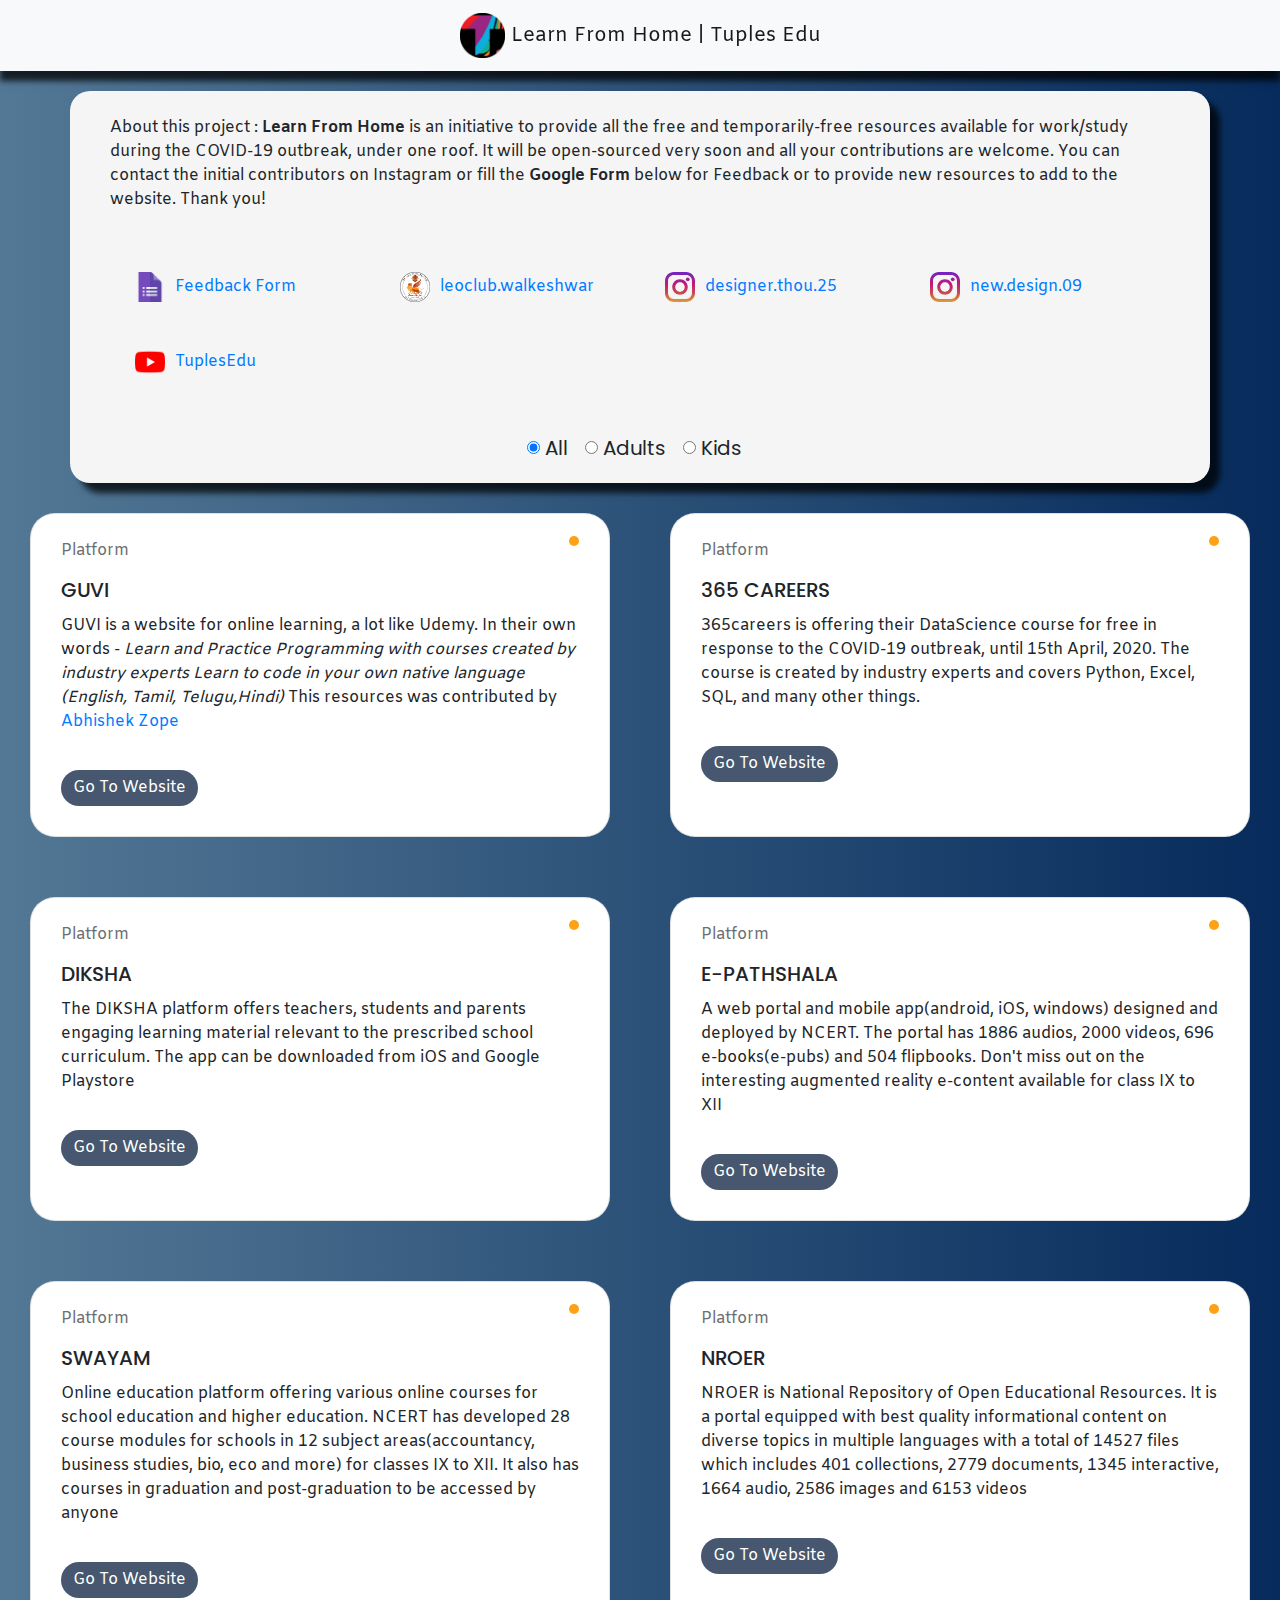
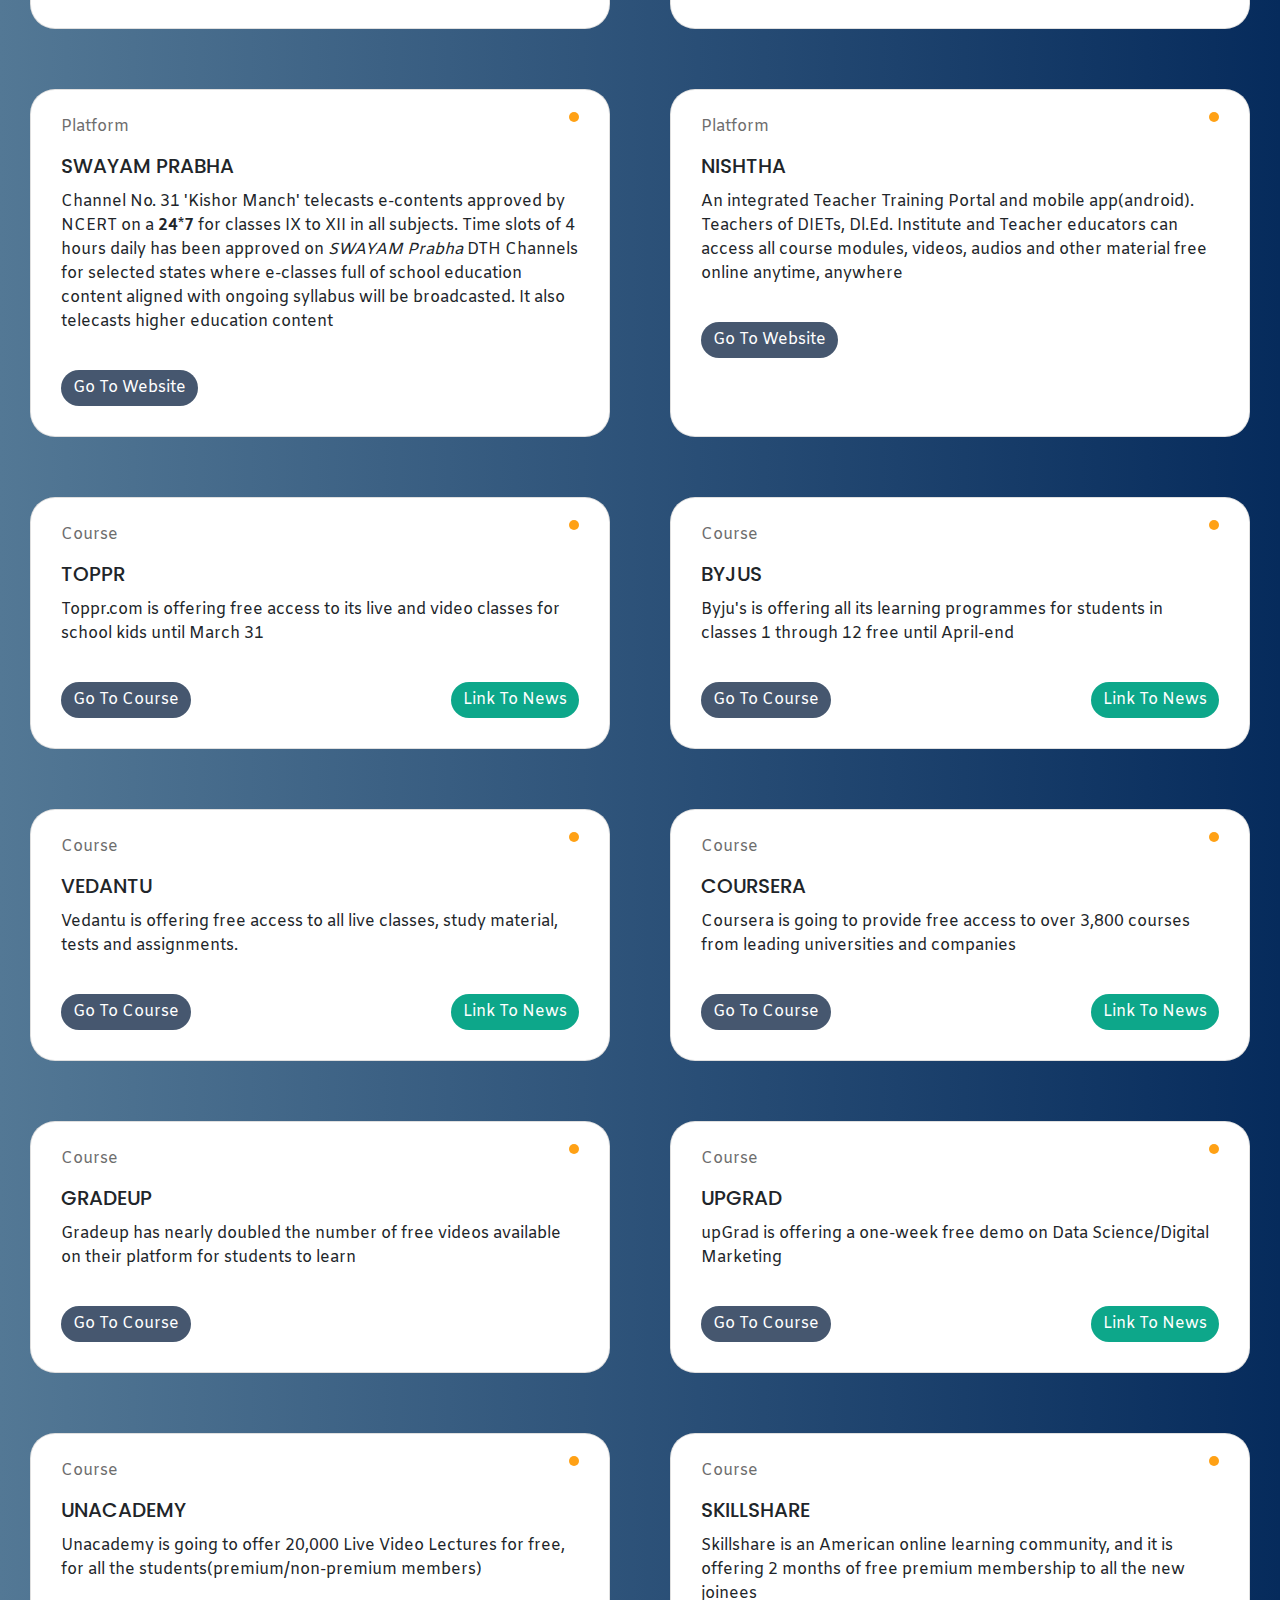
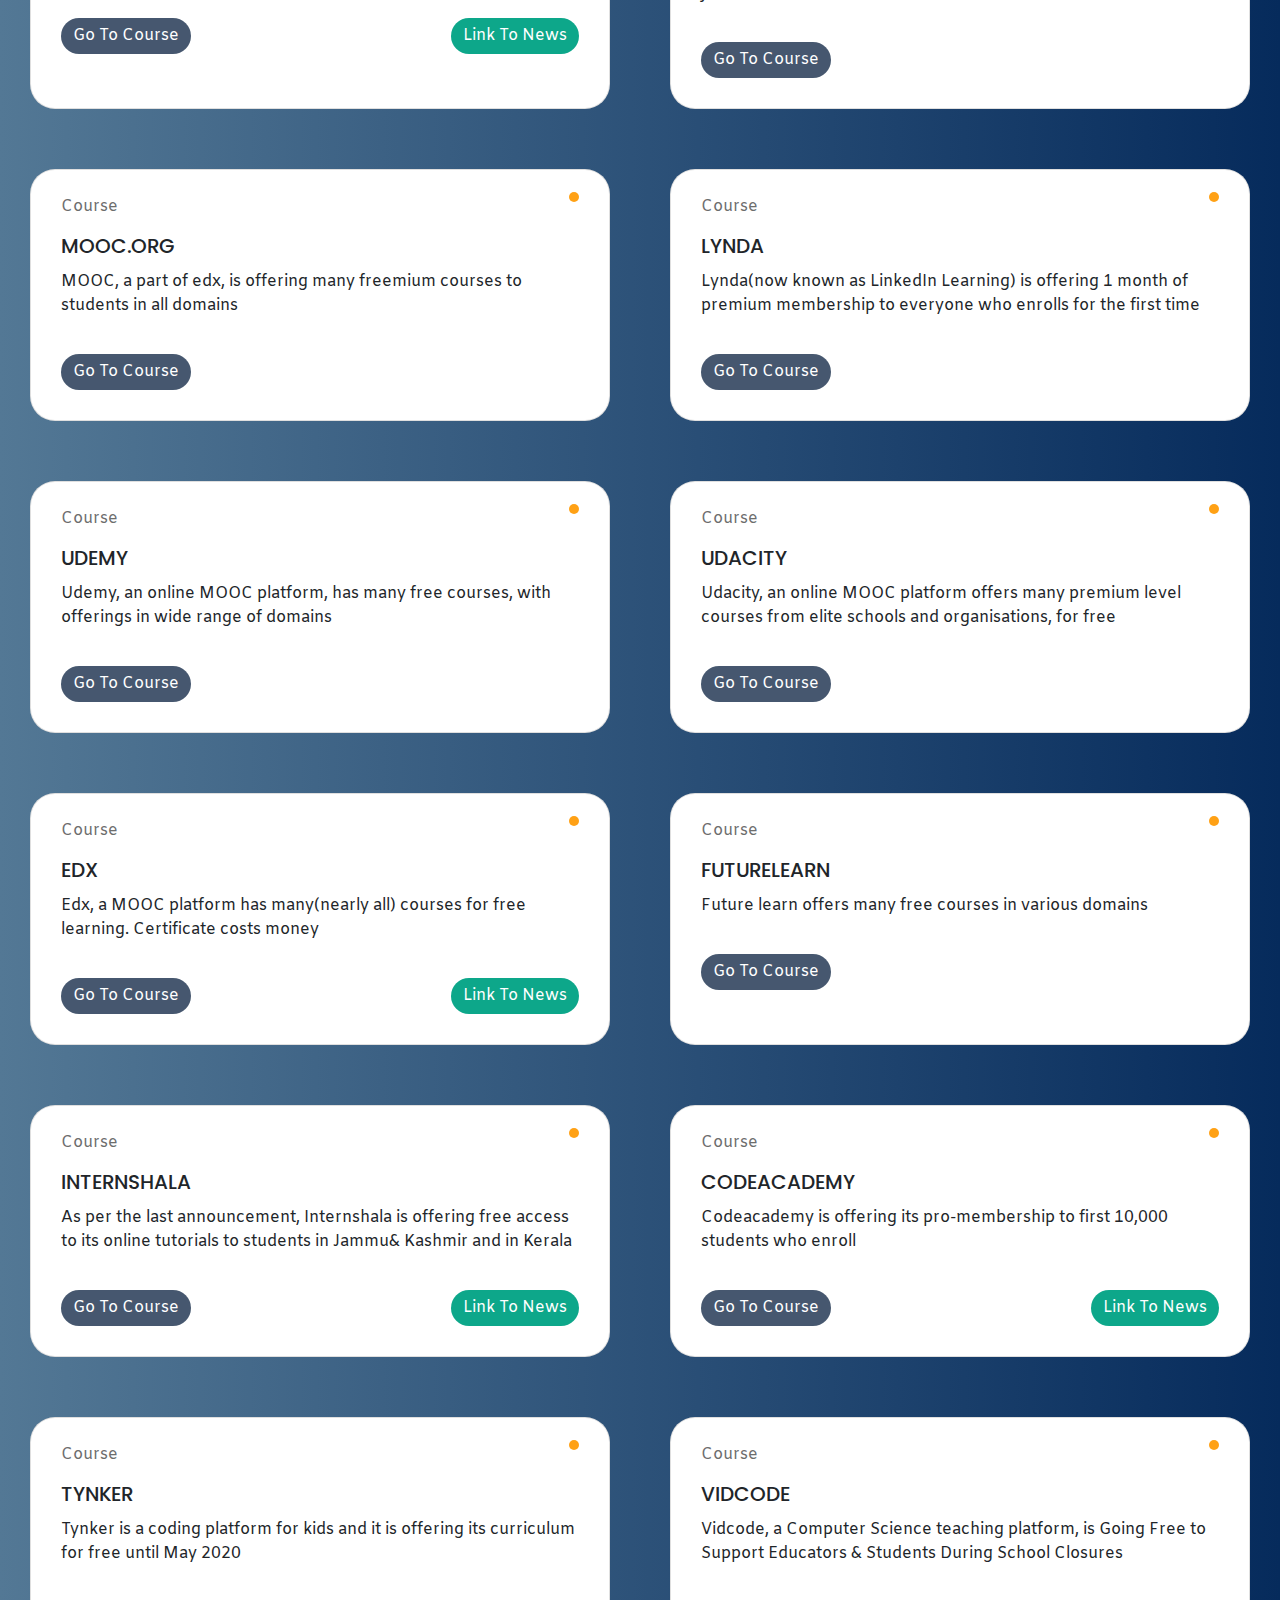
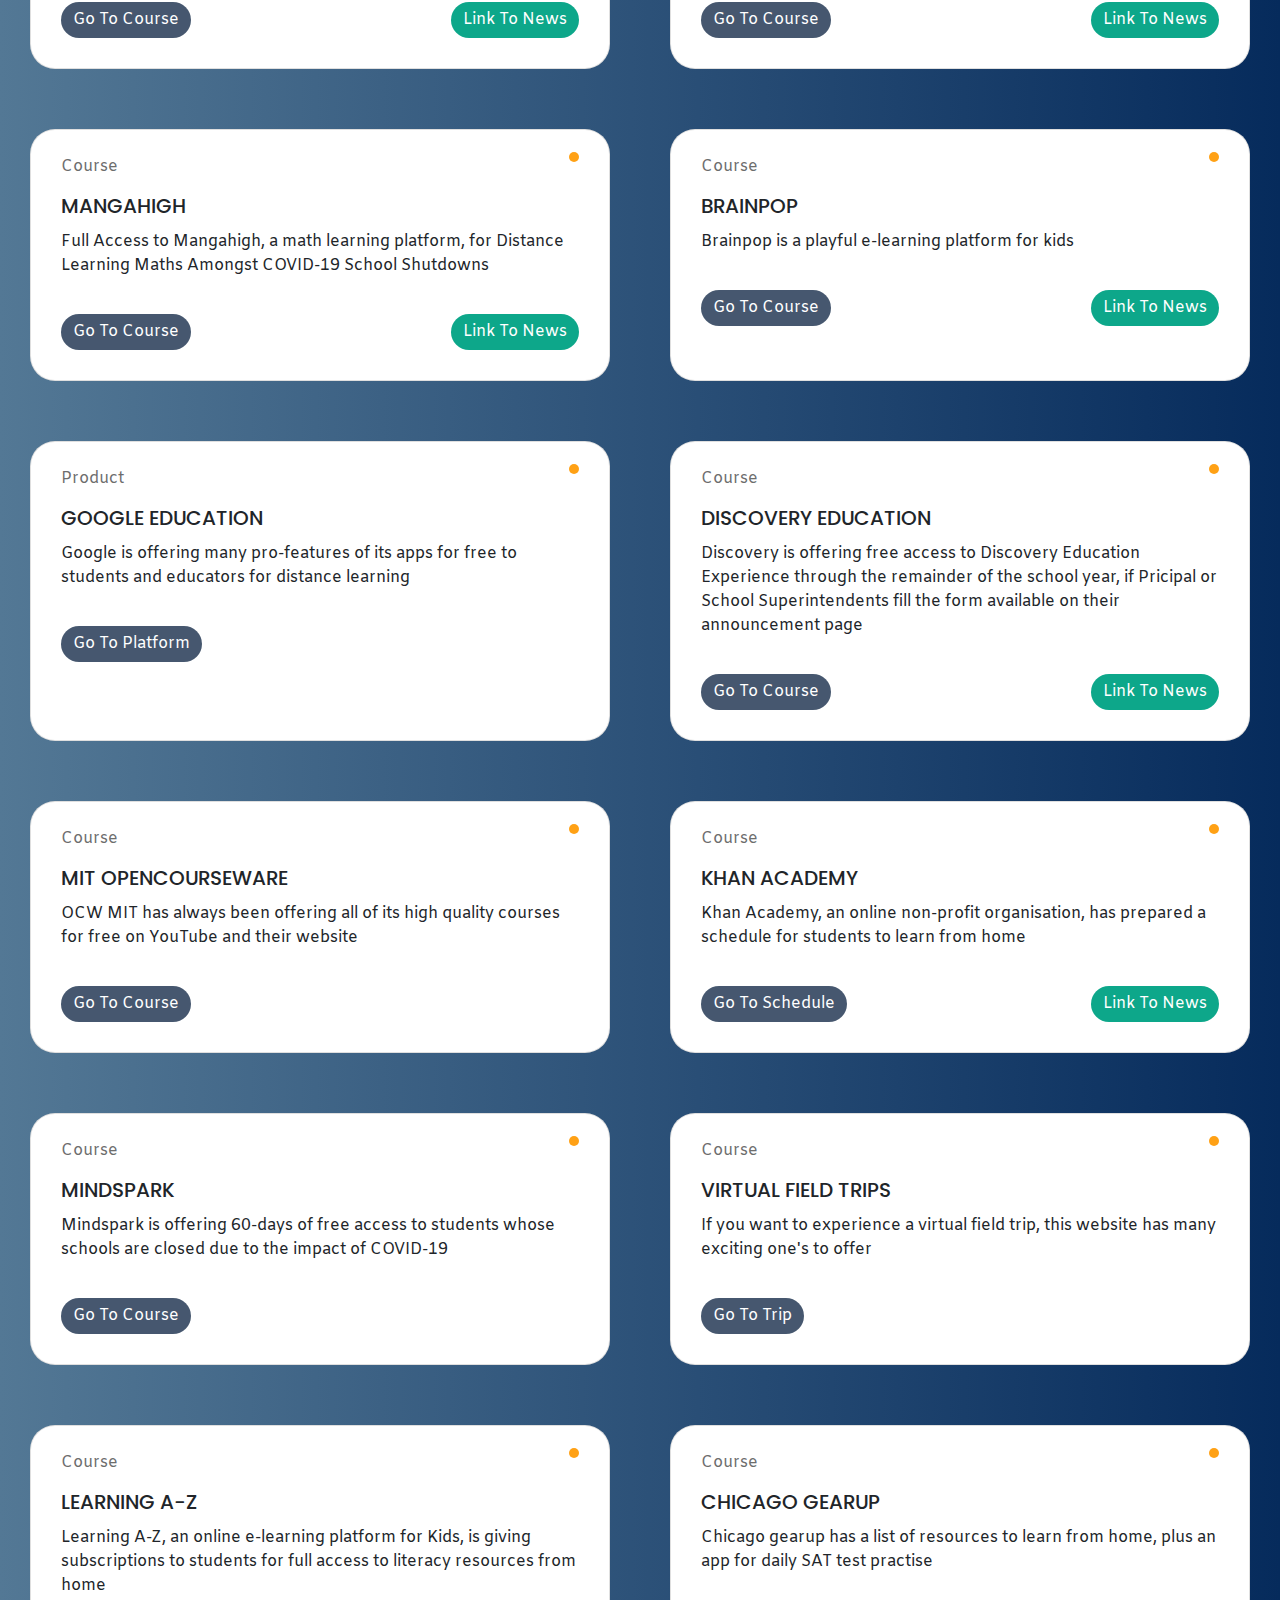
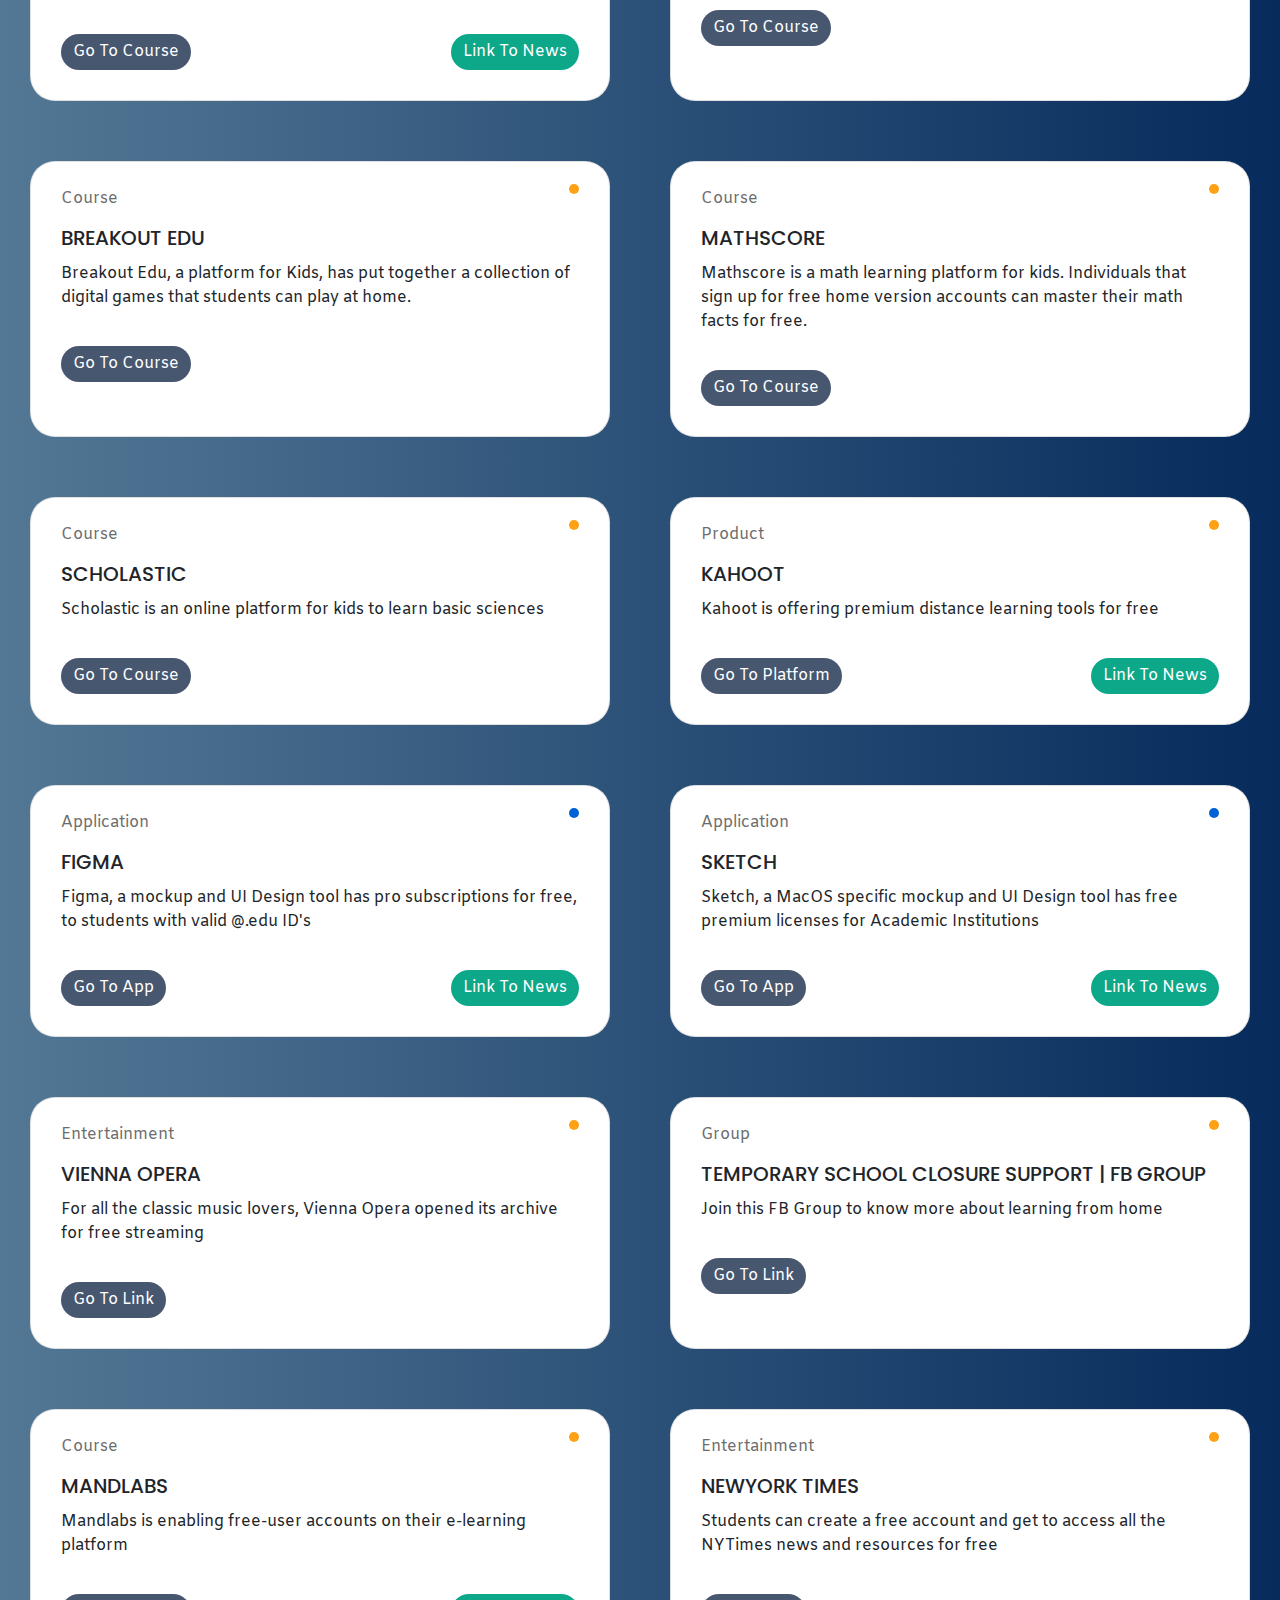
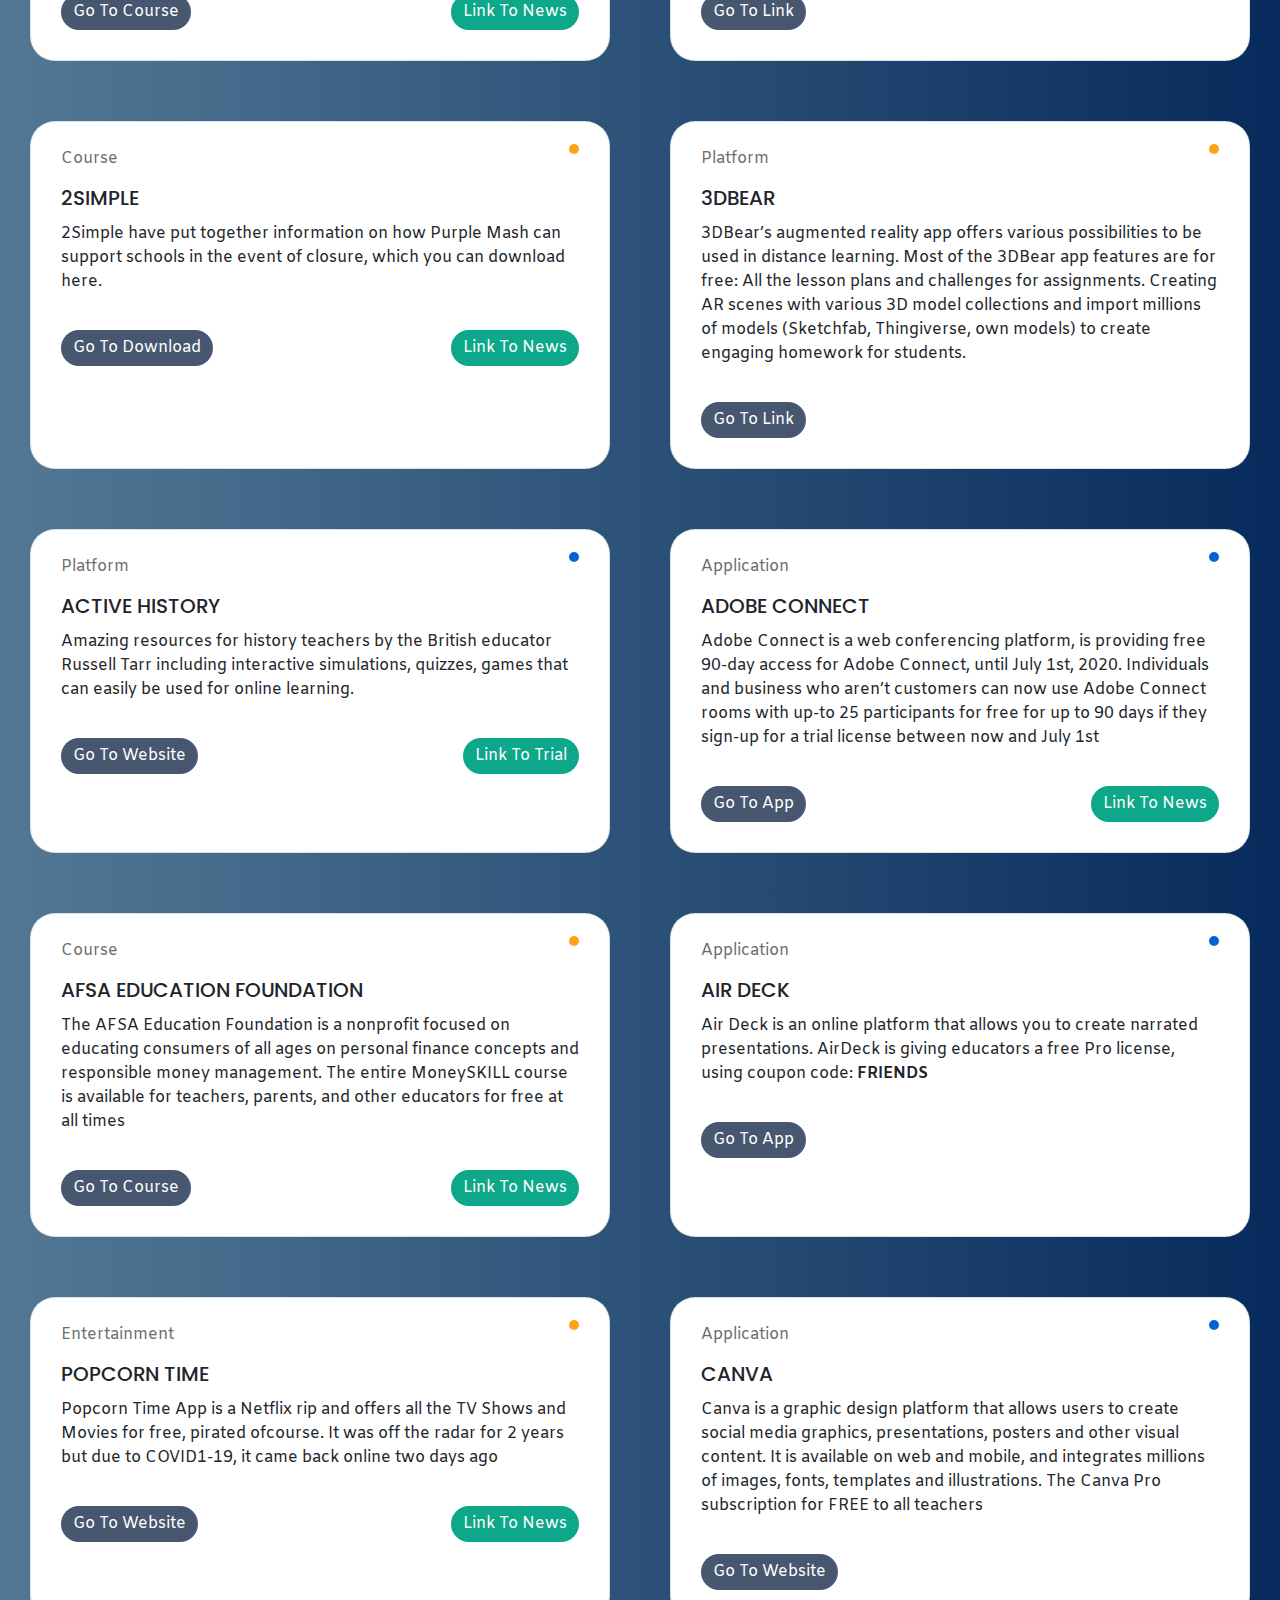
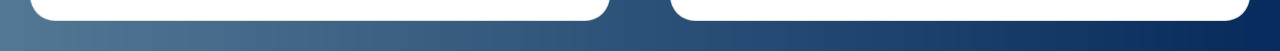
==== commit c99158a4: "added cards info" ====
--- a/index.html
+++ b/index.html
@@ -155,8 +155,10 @@
             <div class="card-header">Platform <span class="dot covid"></span></div>
             <div class="card-body">
                 <h5 class="card-title">GUVI</h5>
-                <p class="card-text">GUVI is a website for online learning, a lot like Udemy. In their own words - <em>Learn and Practice Programming with courses created by industry experts
-                    Learn to code in your own native language (English, Tamil, Telugu,Hindi)</em> This resources was contributed by Abhishek Zope - https://www.instagram.com/abhishek_zope/</p>
+                <p class="card-text">GUVI is a website for online learning, a lot like Udemy. In their own words -
+                    <em>Learn and Practice Programming with courses created by industry experts
+                        Learn to code in your own native language (English, Tamil, Telugu,Hindi)</em> This resources was
+                    contributed by <a href="https://www.instagram.com/abhishek_zope/">Abhishek Zope</a></p>
                 <a href="https://www.guvi.in/" class="btn btn-primary">Go To Website</a>
             </div>
         </div>
@@ -164,7 +166,9 @@
             <div class="card-header">Platform <span class="dot covid"></span></div>
             <div class="card-body">
                 <h5 class="card-title">365 Careers</h5>
-                <p class="card-text">365careers is offering their DataScience course for free in response to the COVID-19 outbreak, until 15th April, 2020. The course is created by industry experts and covers Python, Excel, SQL, and many other things.</p>
+                <p class="card-text">365careers is offering their DataScience course for free in response to the
+                    COVID-19 outbreak, until 15th April, 2020. The course is created by industry experts and covers
+                    Python, Excel, SQL, and many other things.</p>
                 <a href="https://365datascience.com/pricing/" class="btn btn-primary">Go To Website</a>
             </div>
         </div>
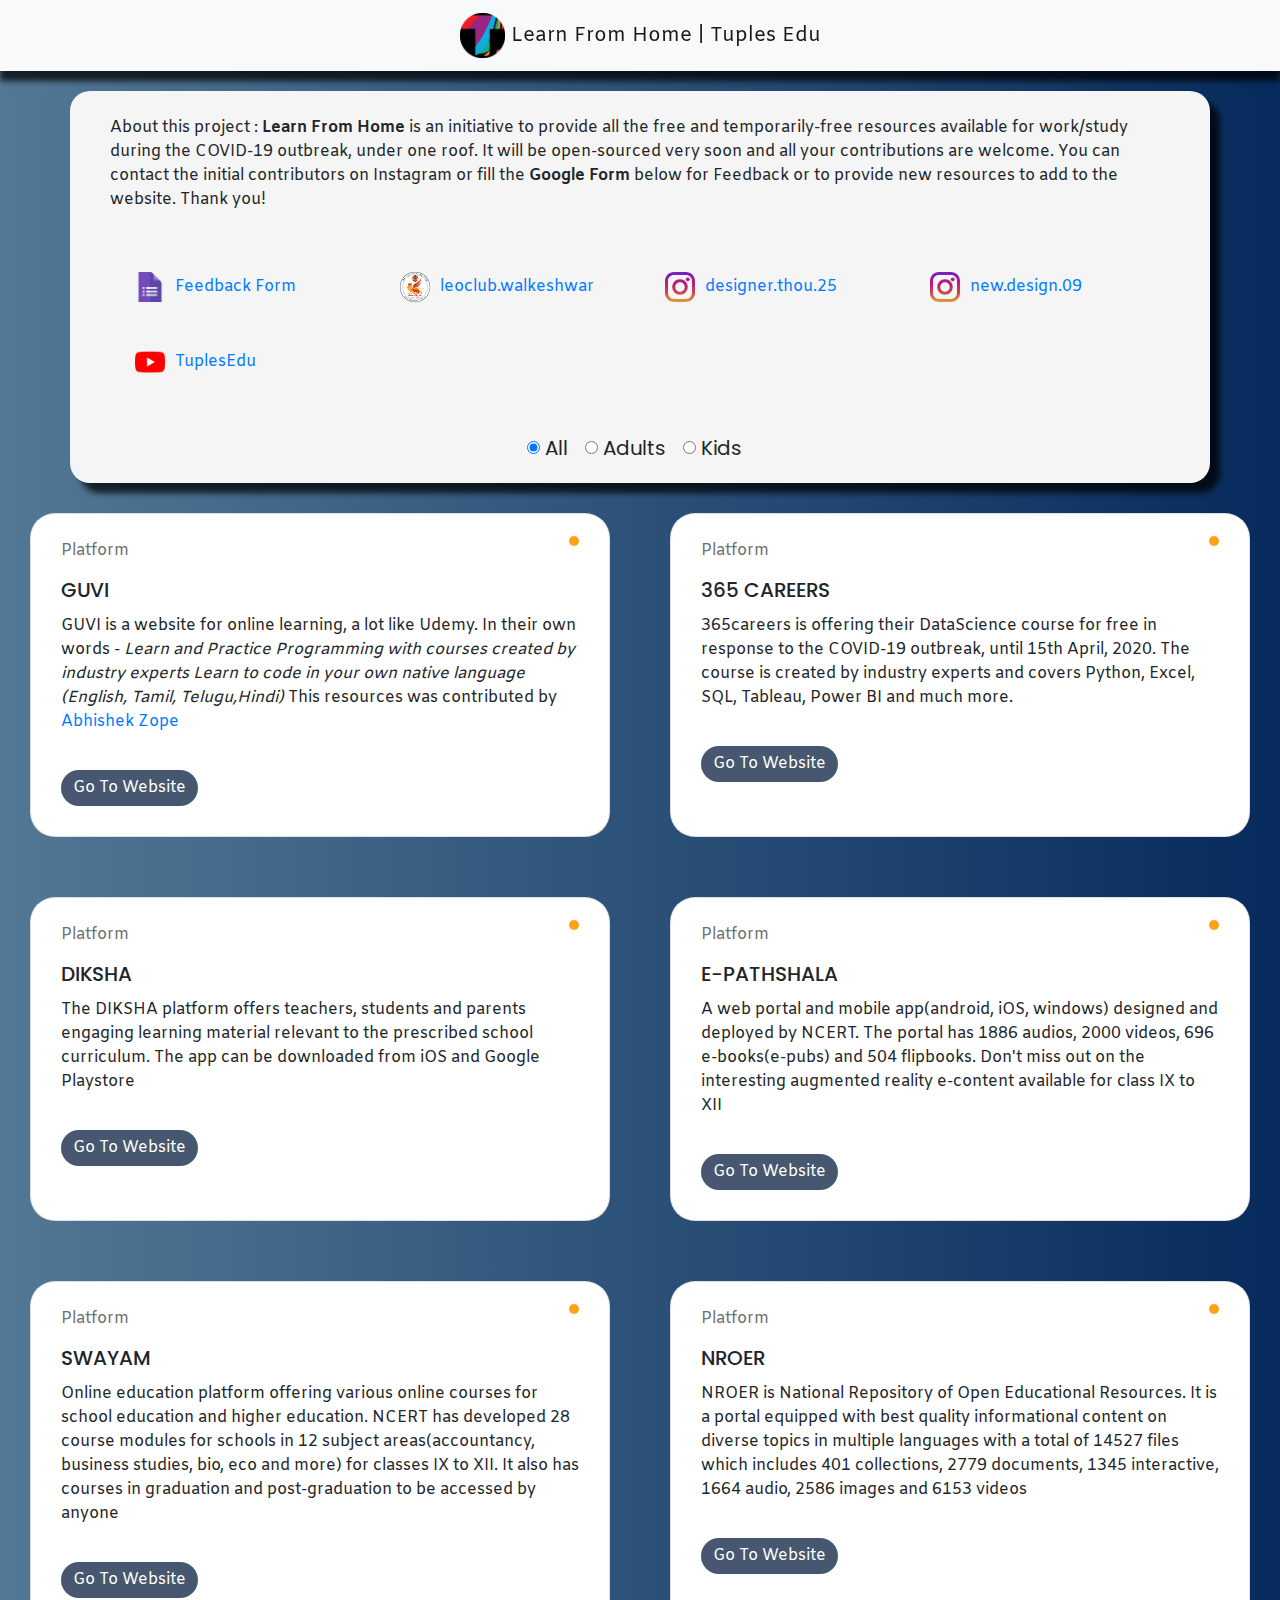
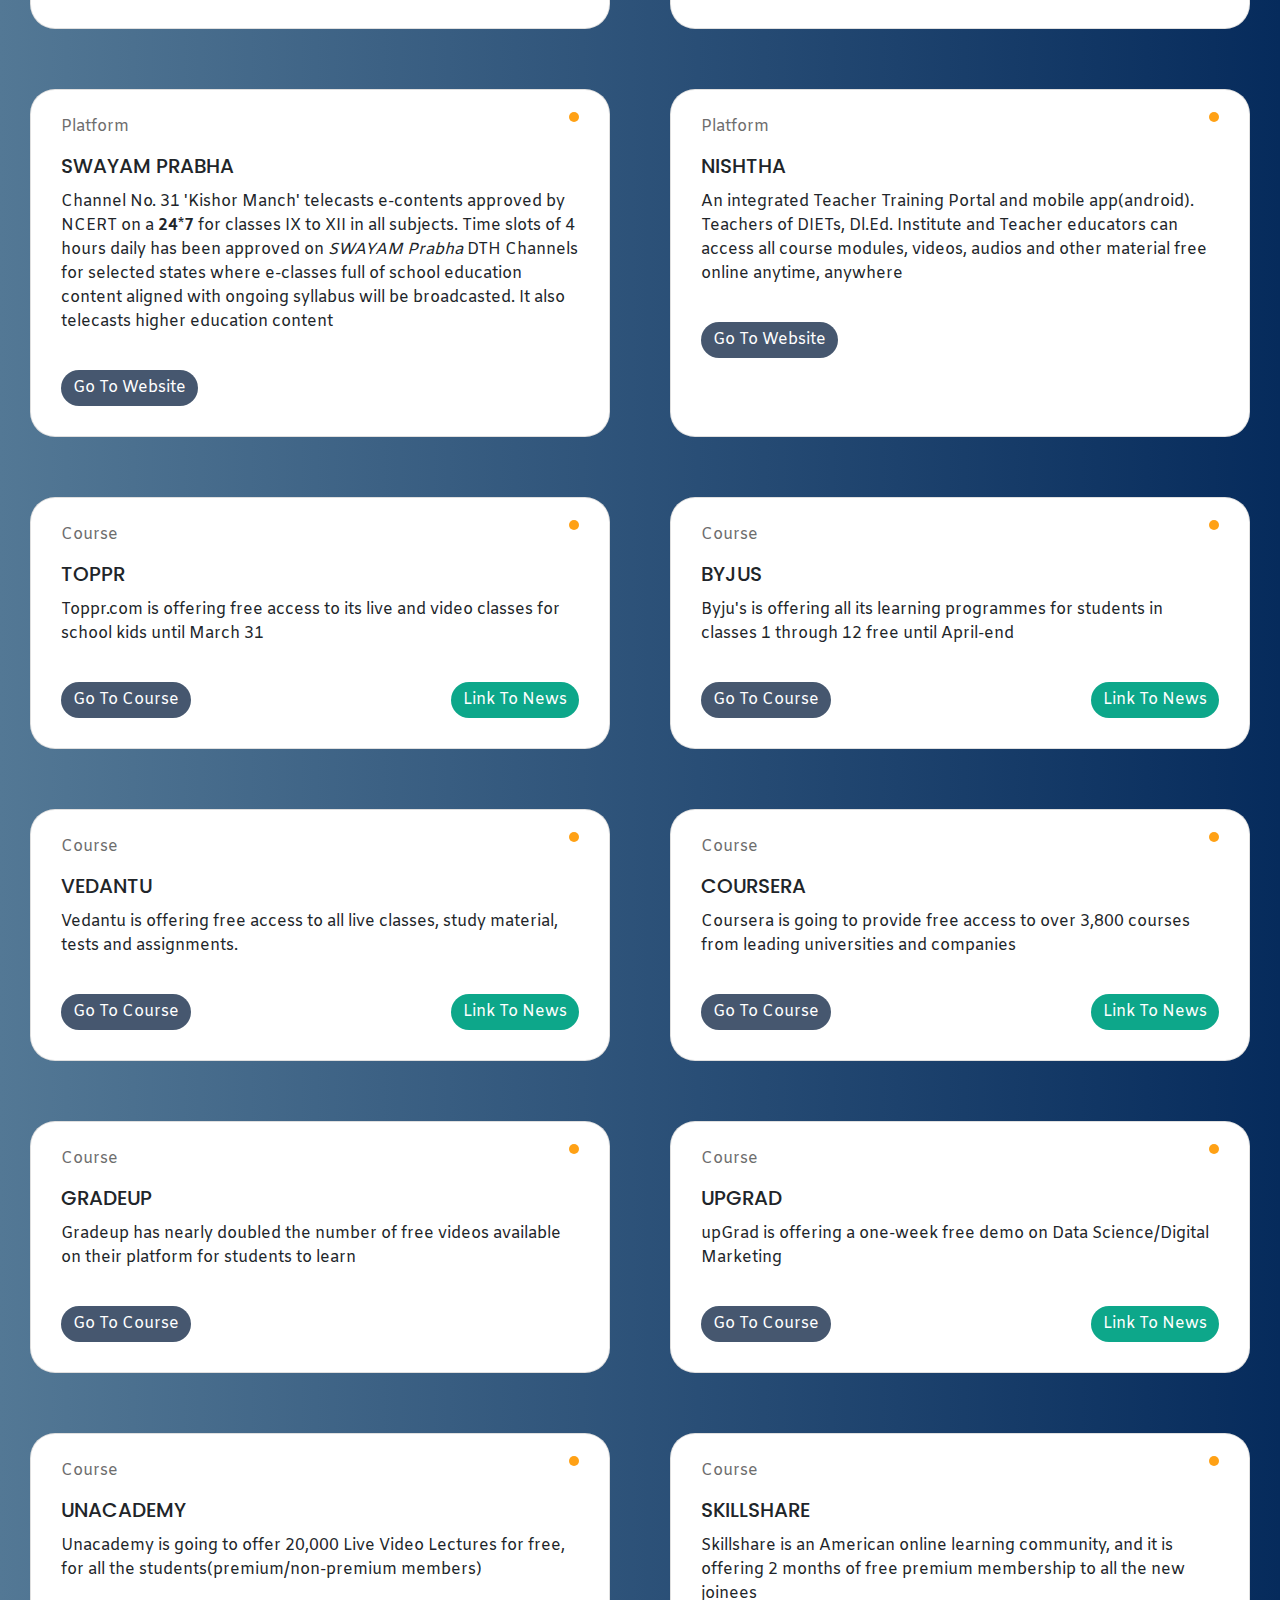
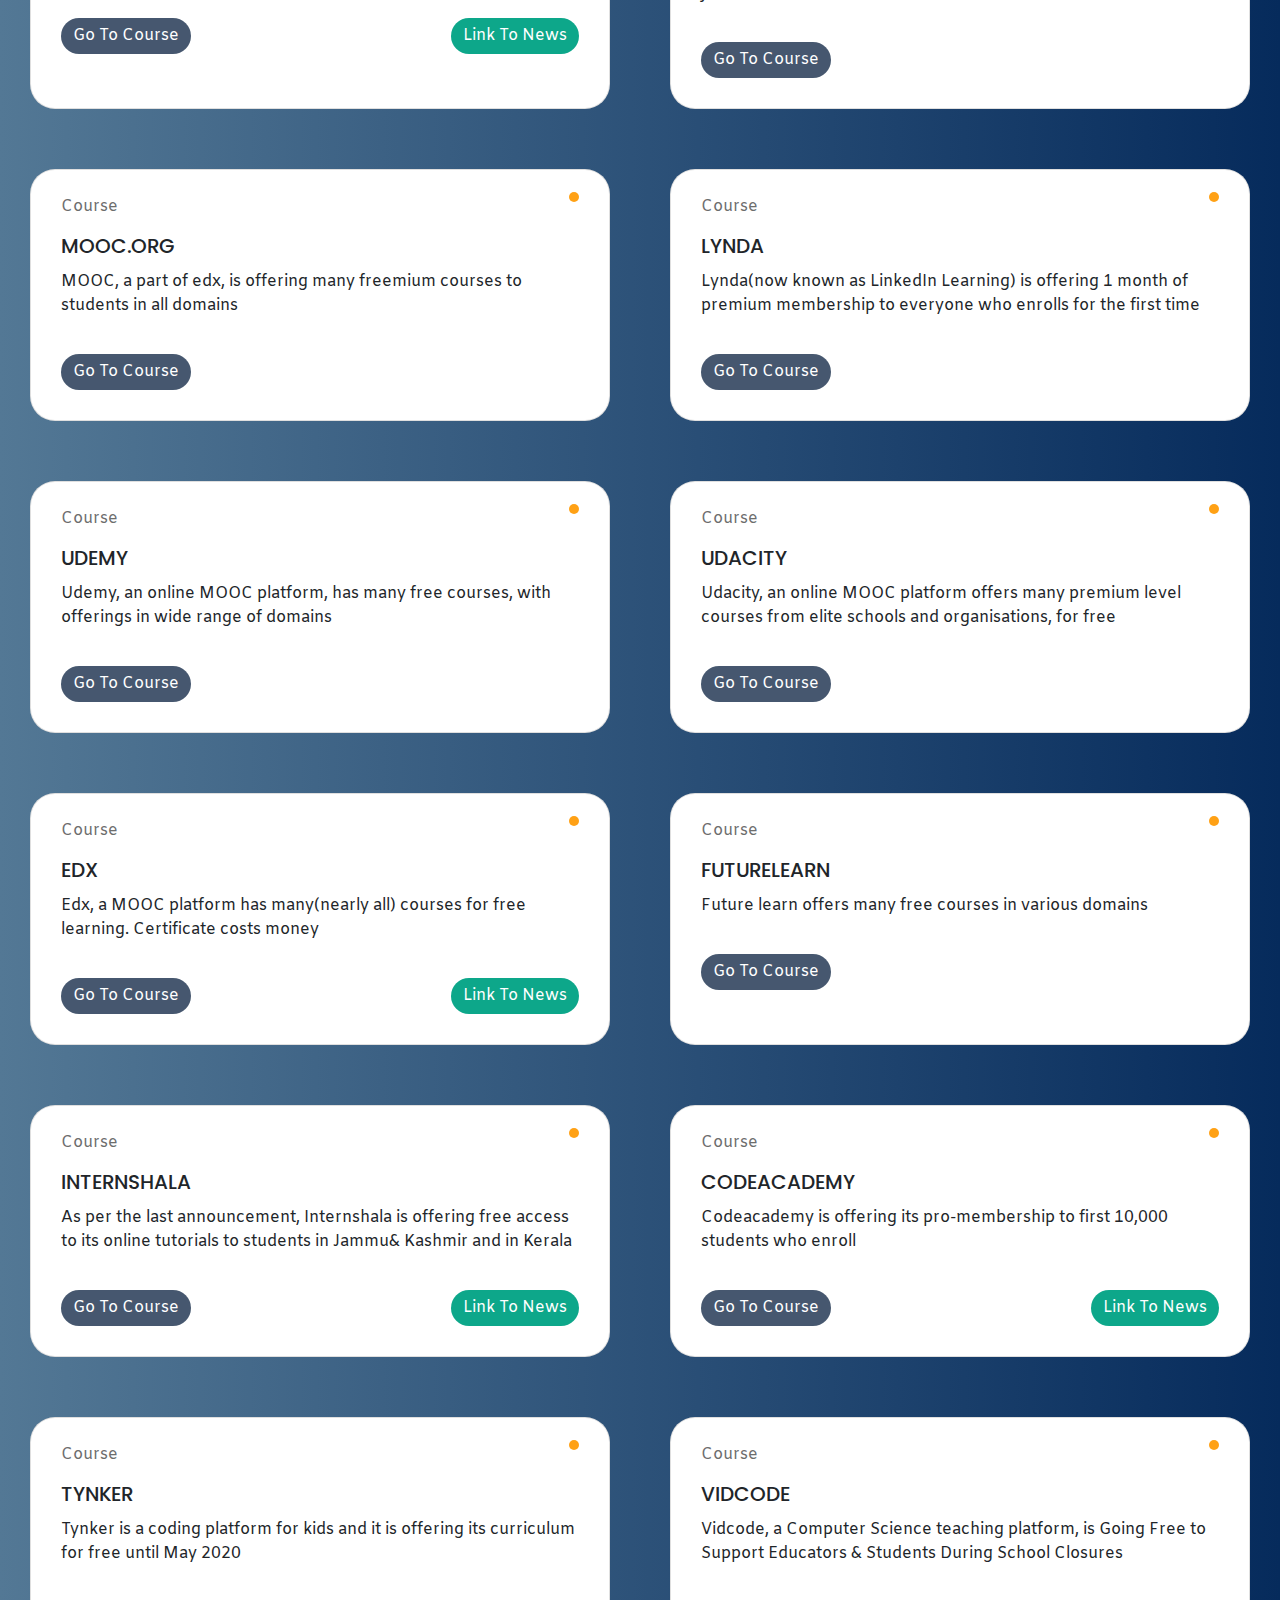
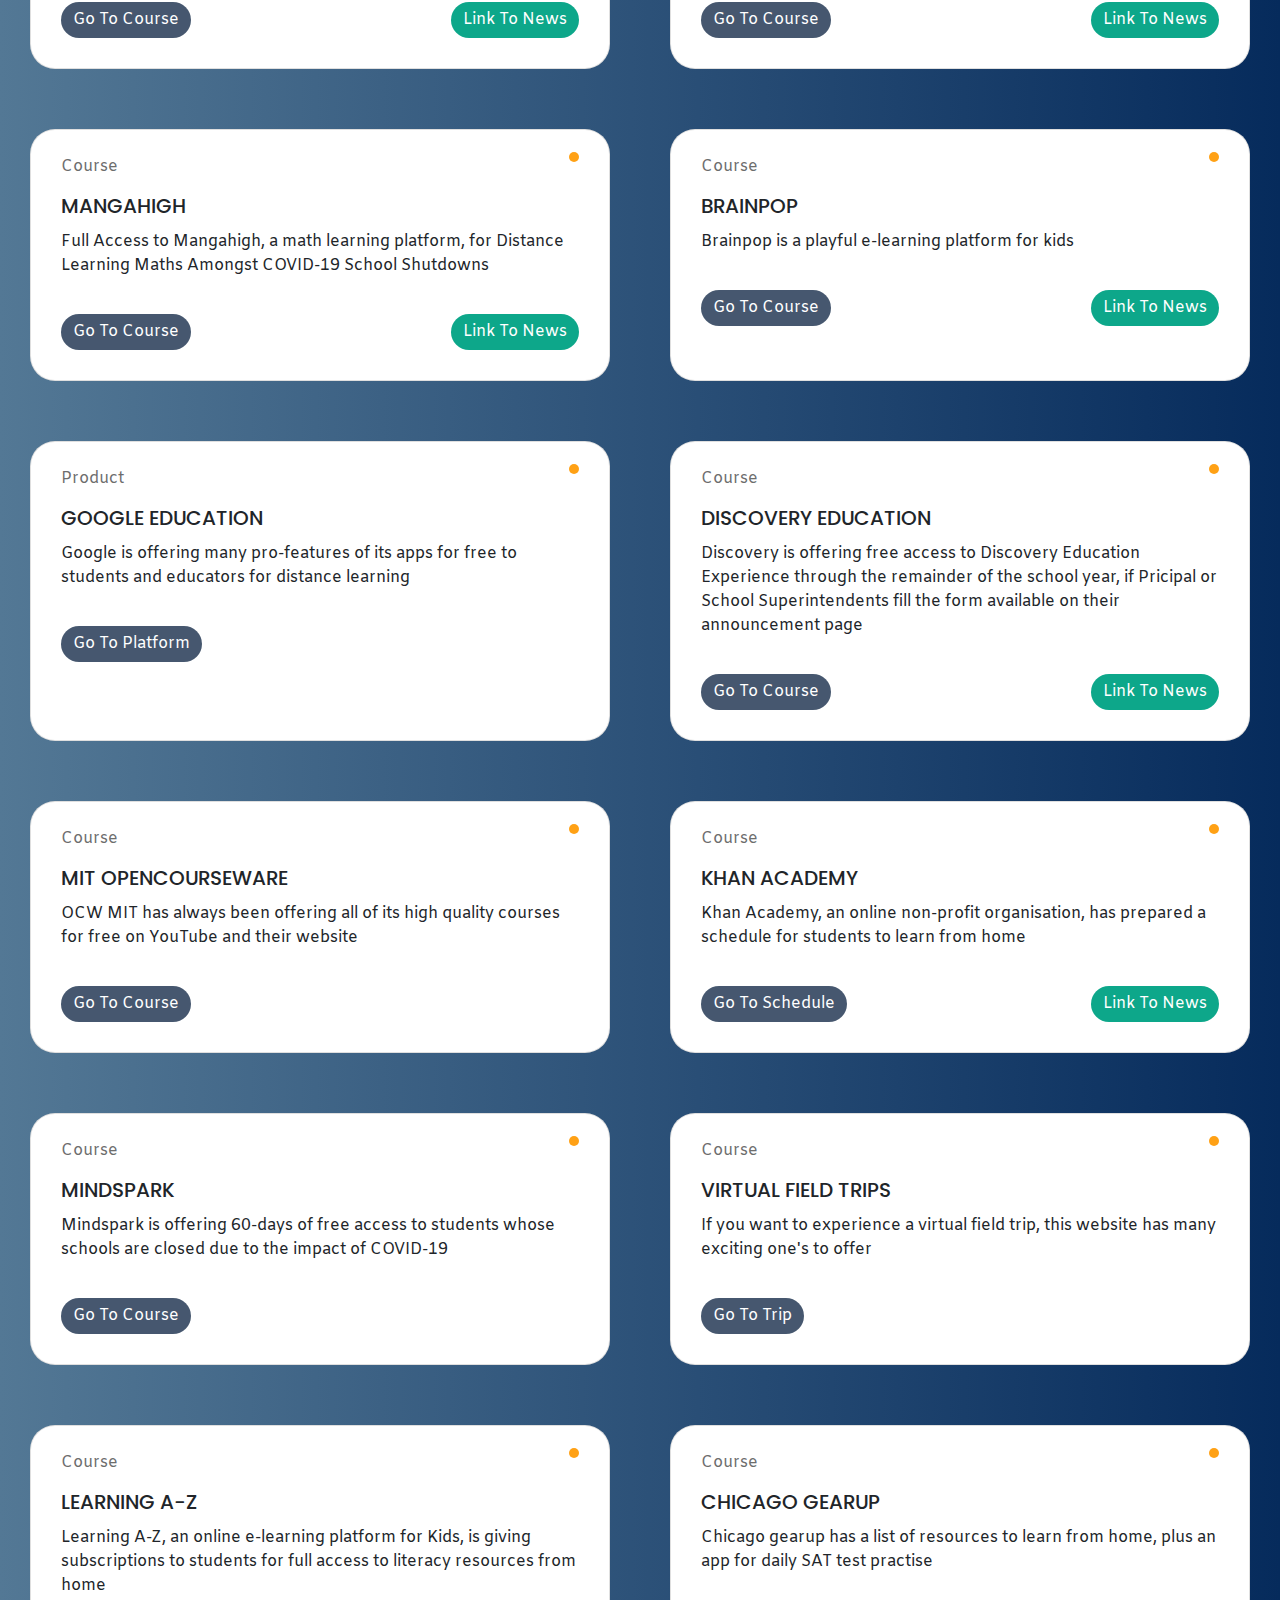
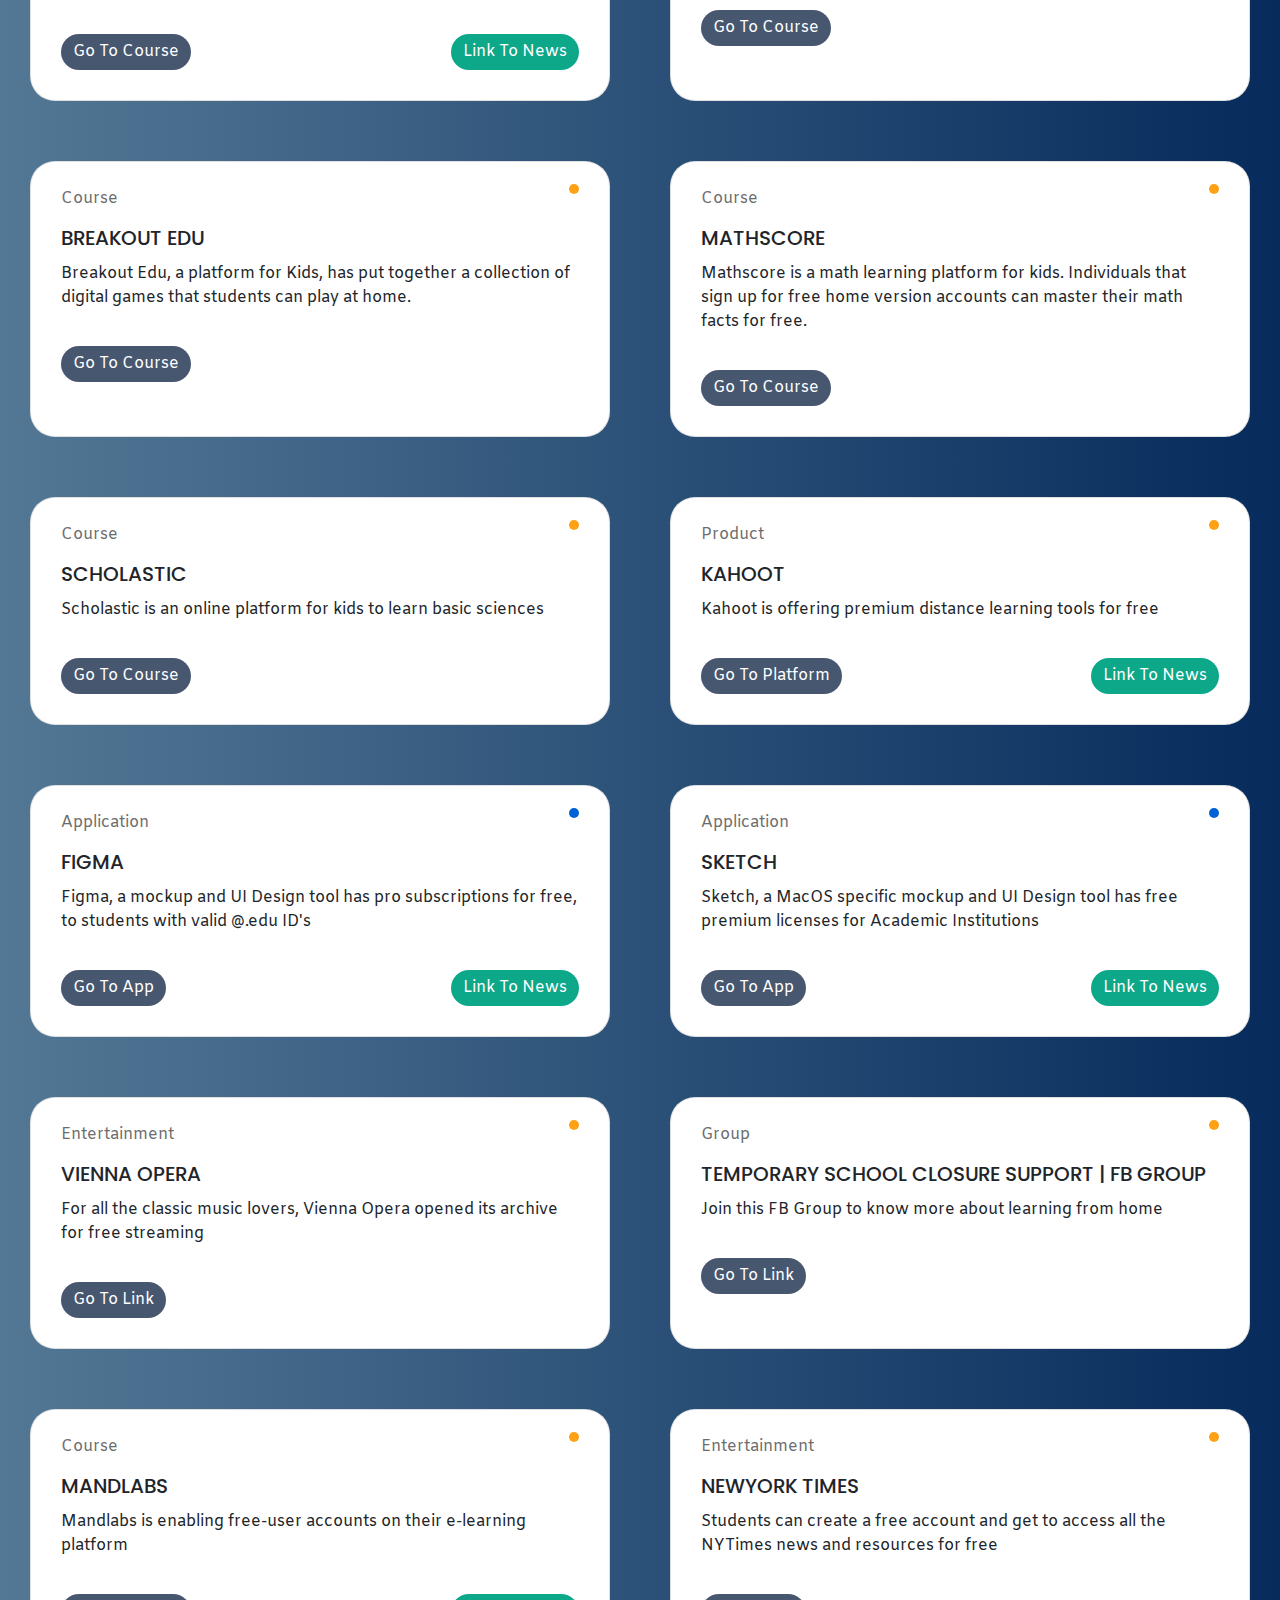
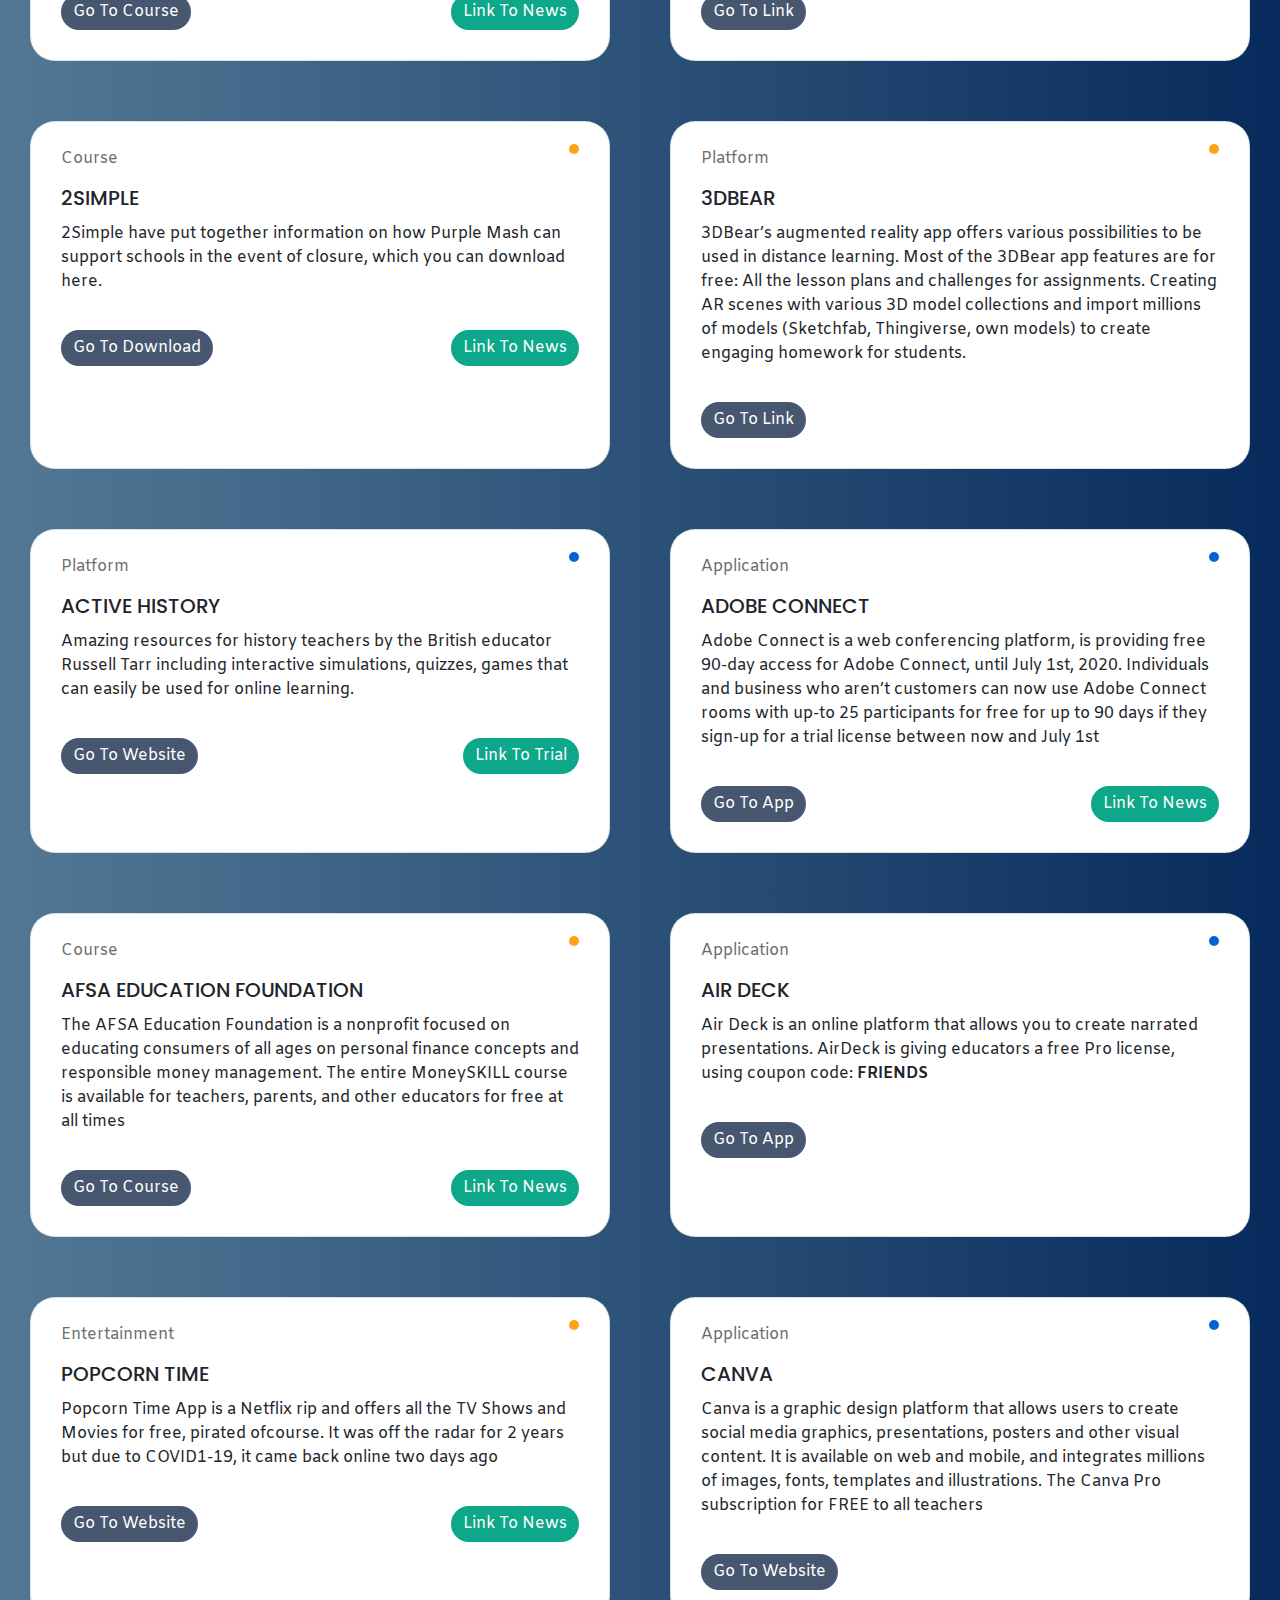
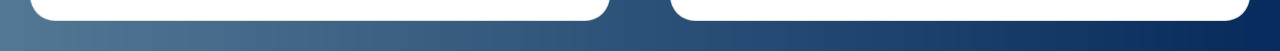
==== commit 9f7d57f0: "added cards info" ====
--- a/index.html
+++ b/index.html
@@ -162,13 +162,13 @@
                 <a href="https://www.guvi.in/" class="btn btn-primary">Go To Website</a>
             </div>
         </div>
-        <div class="card Kids">
+        <div class="card Adults">
             <div class="card-header">Platform <span class="dot covid"></span></div>
             <div class="card-body">
                 <h5 class="card-title">365 Careers</h5>
                 <p class="card-text">365careers is offering their DataScience course for free in response to the
                     COVID-19 outbreak, until 15th April, 2020. The course is created by industry experts and covers
-                    Python, Excel, SQL, and many other things.</p>
+                    Python, Excel, SQL, Tableau, Power BI and much more.</p>
                 <a href="https://365datascience.com/pricing/" class="btn btn-primary">Go To Website</a>
             </div>
         </div>
